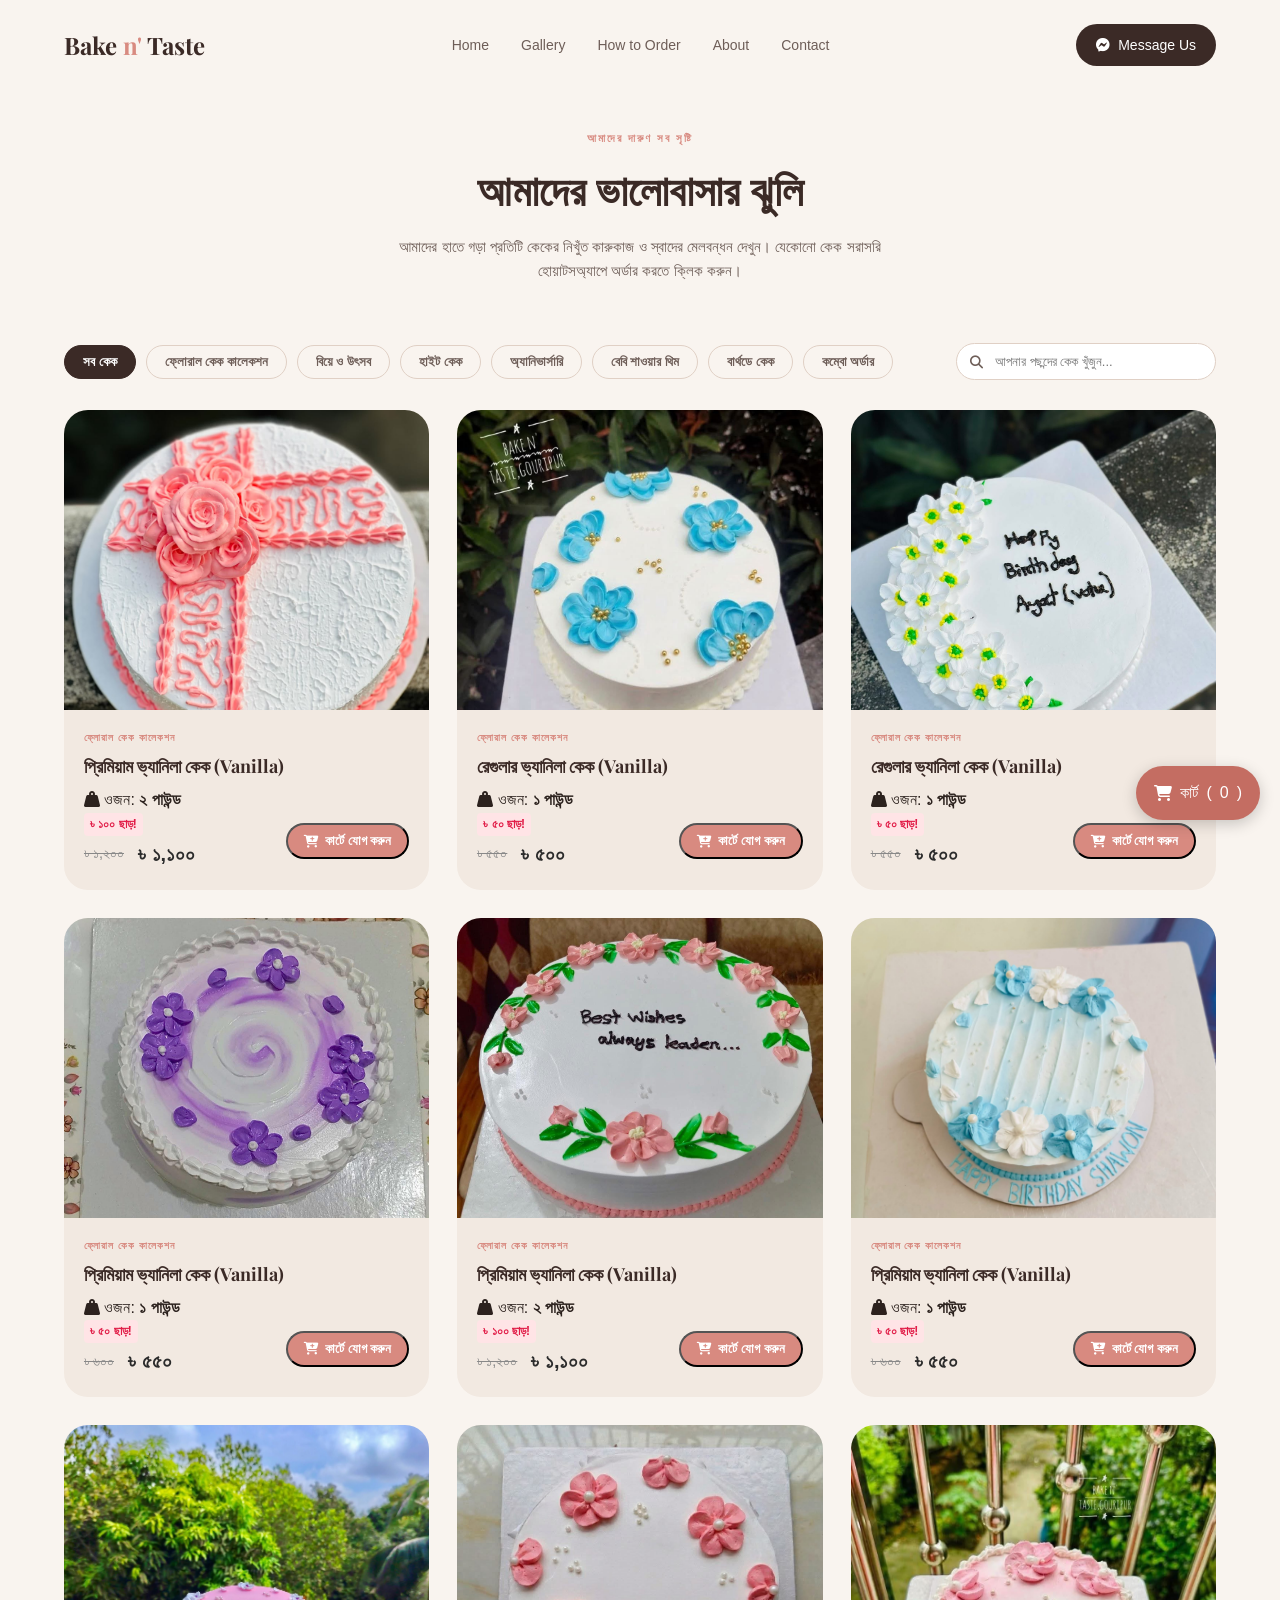
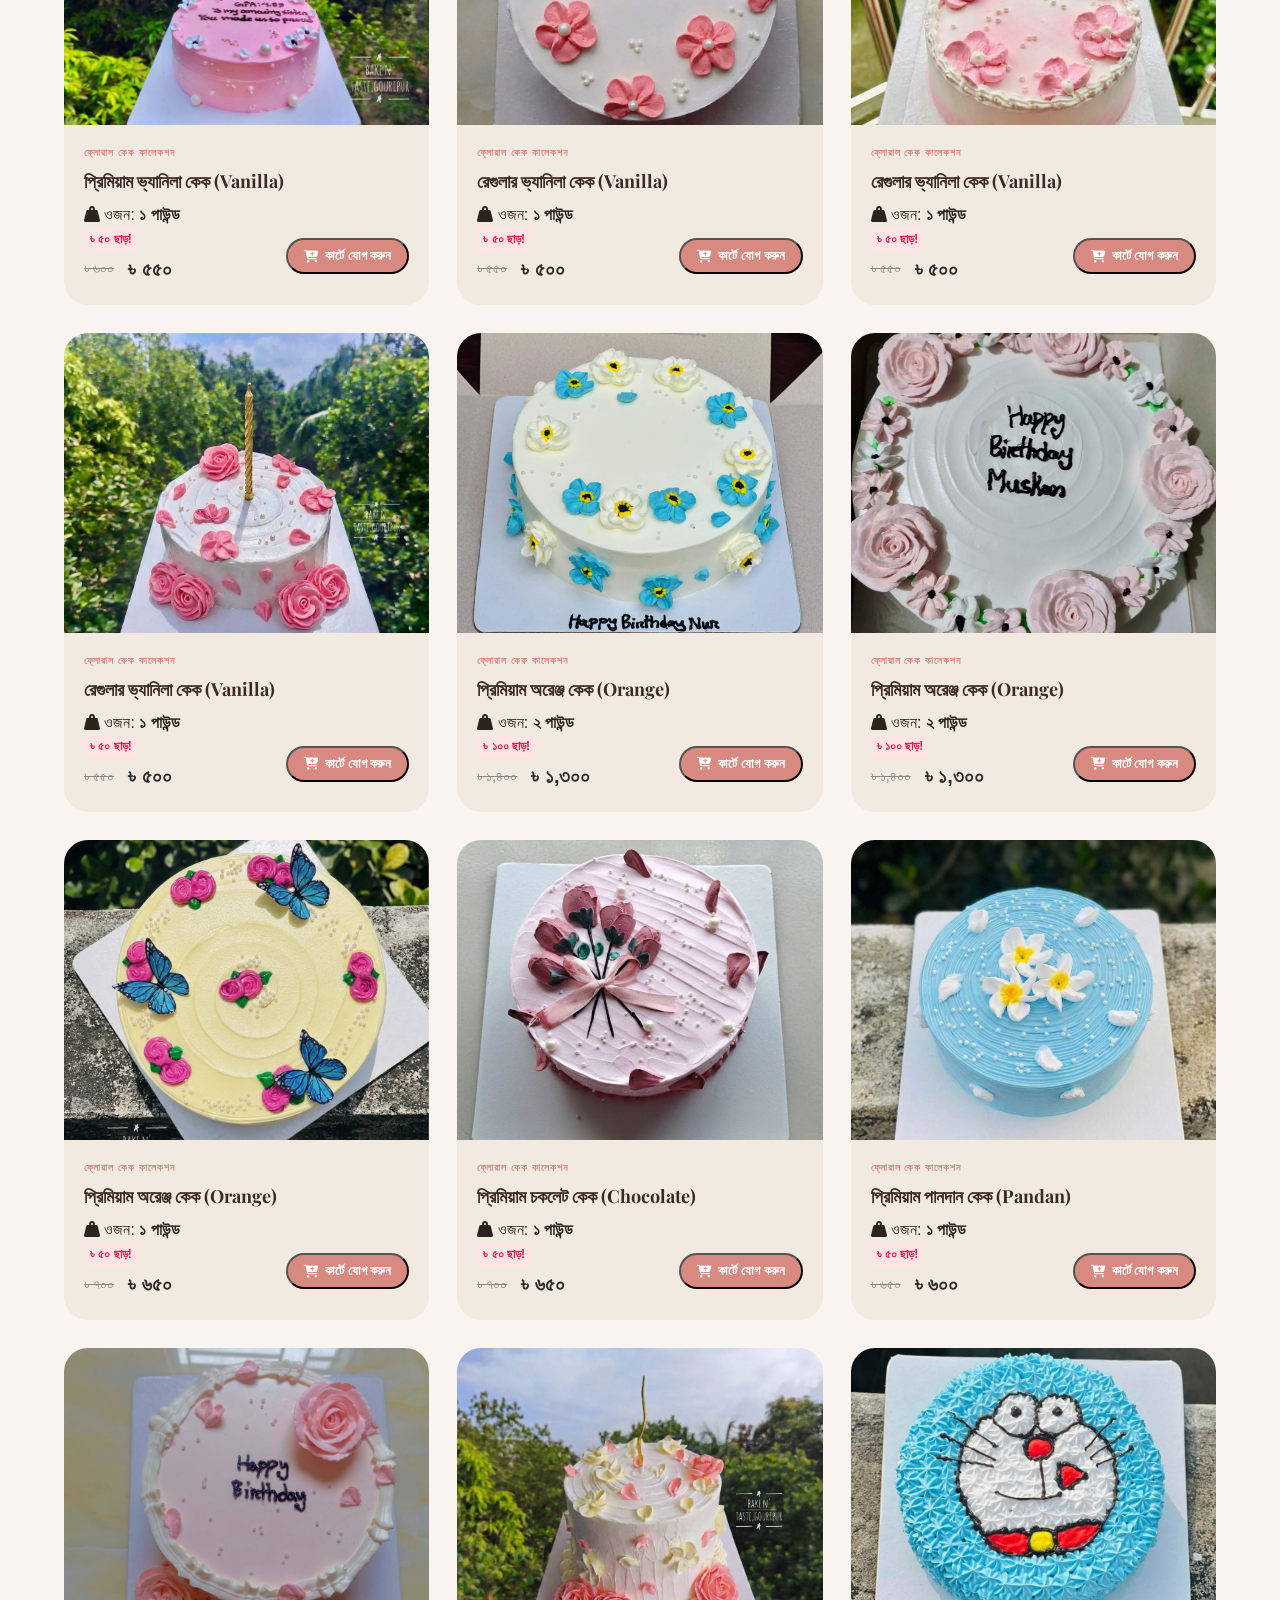
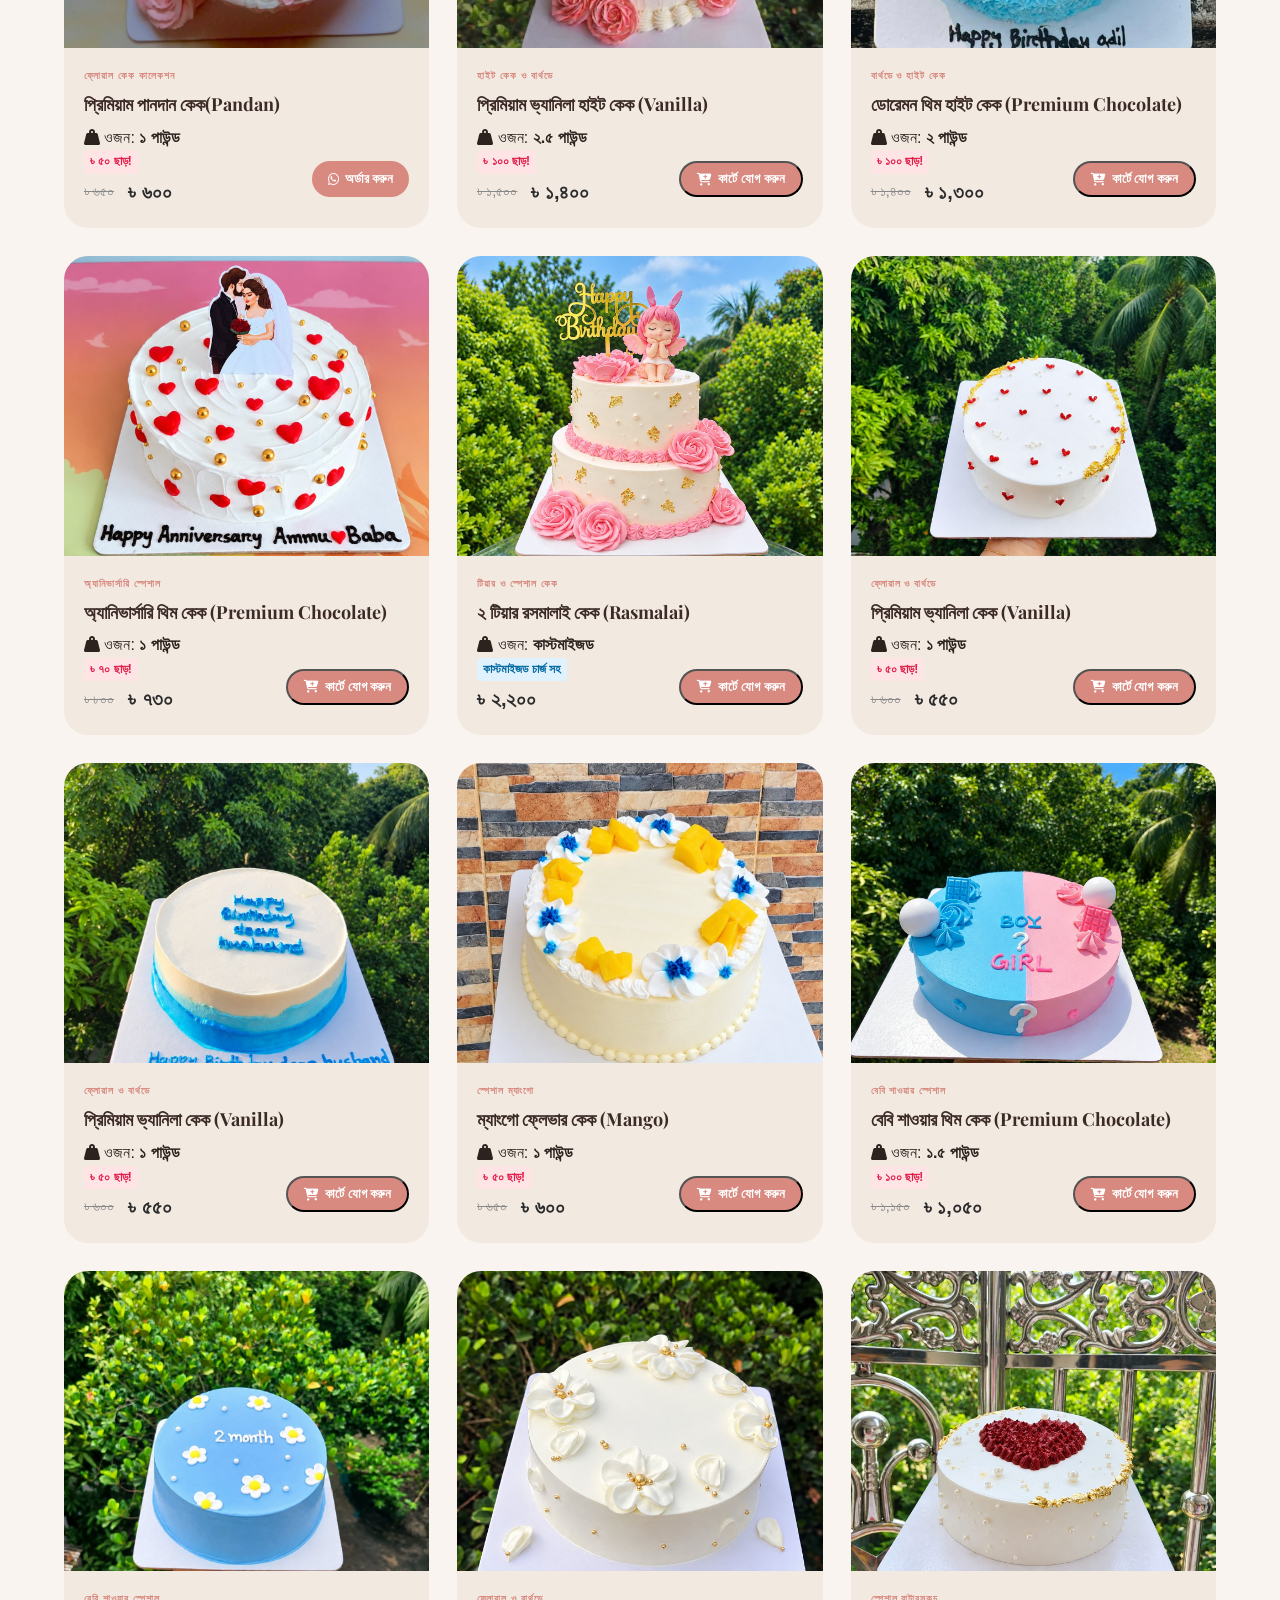
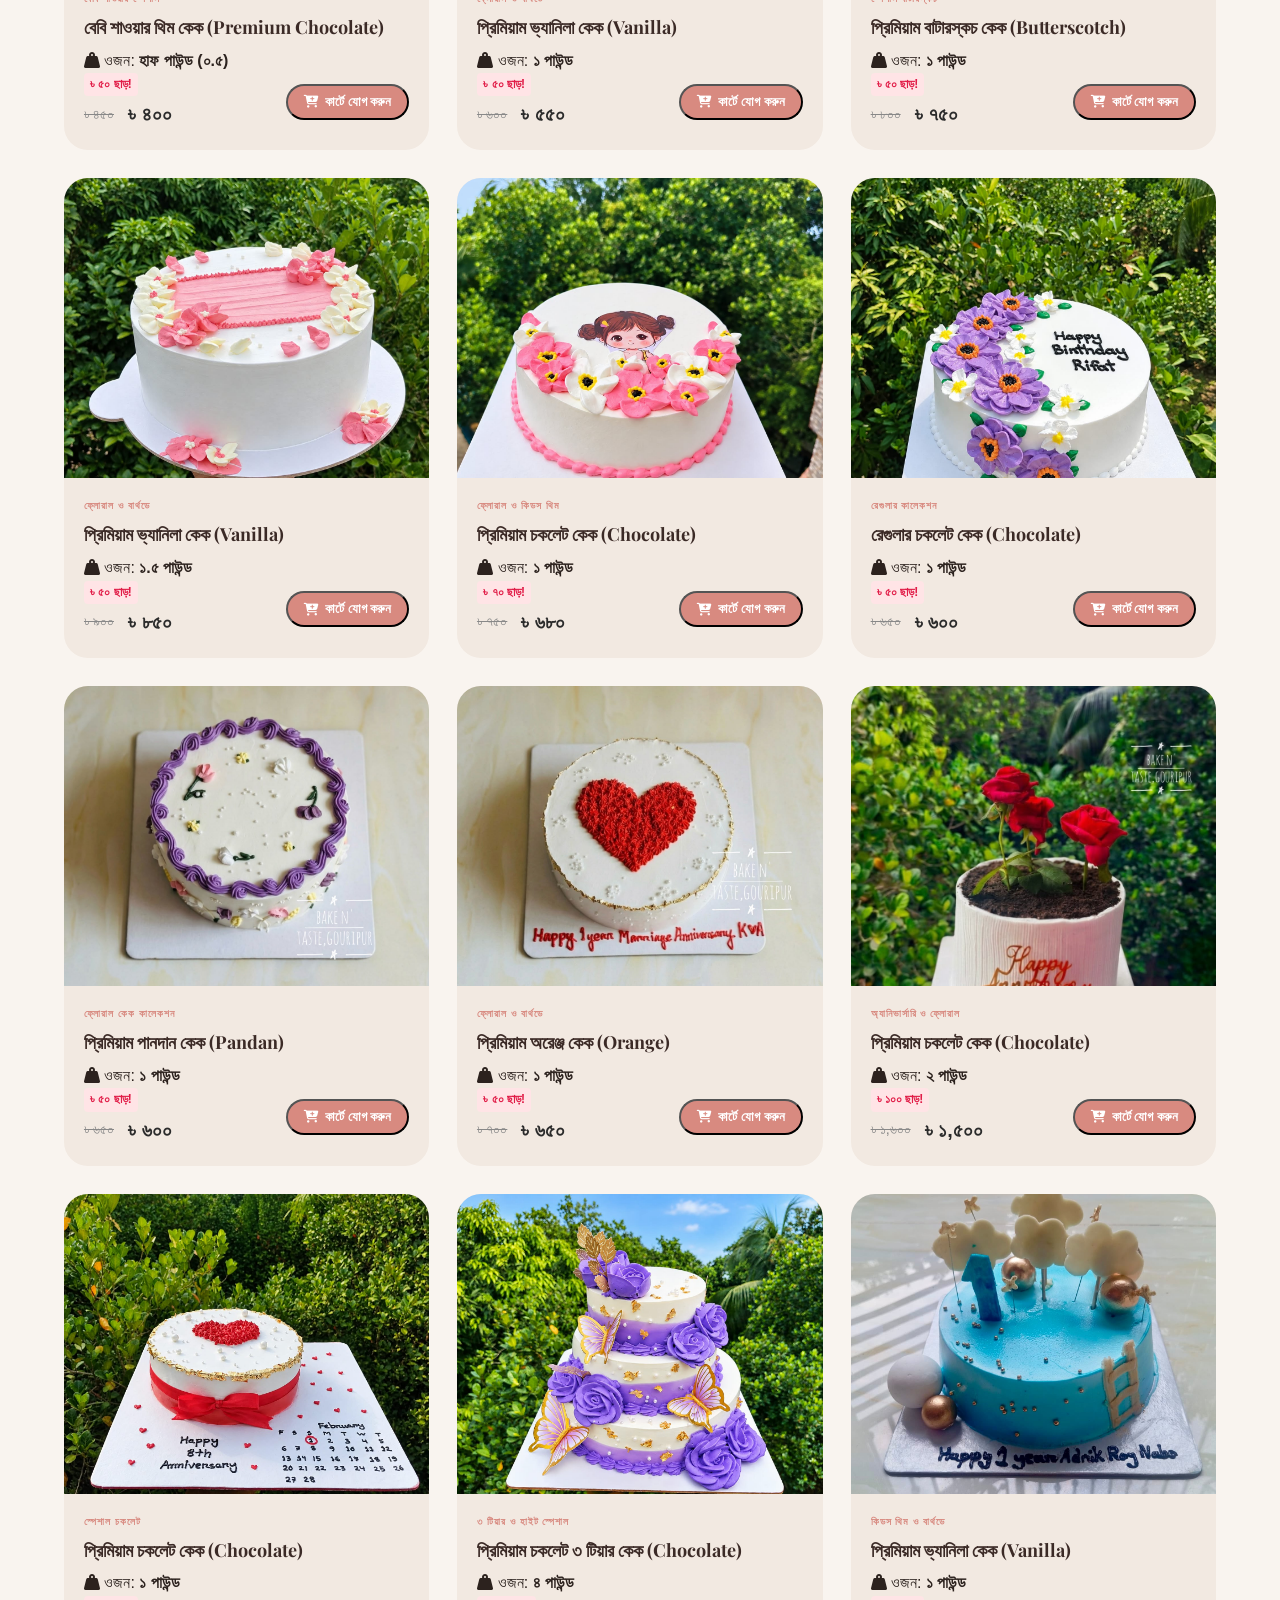
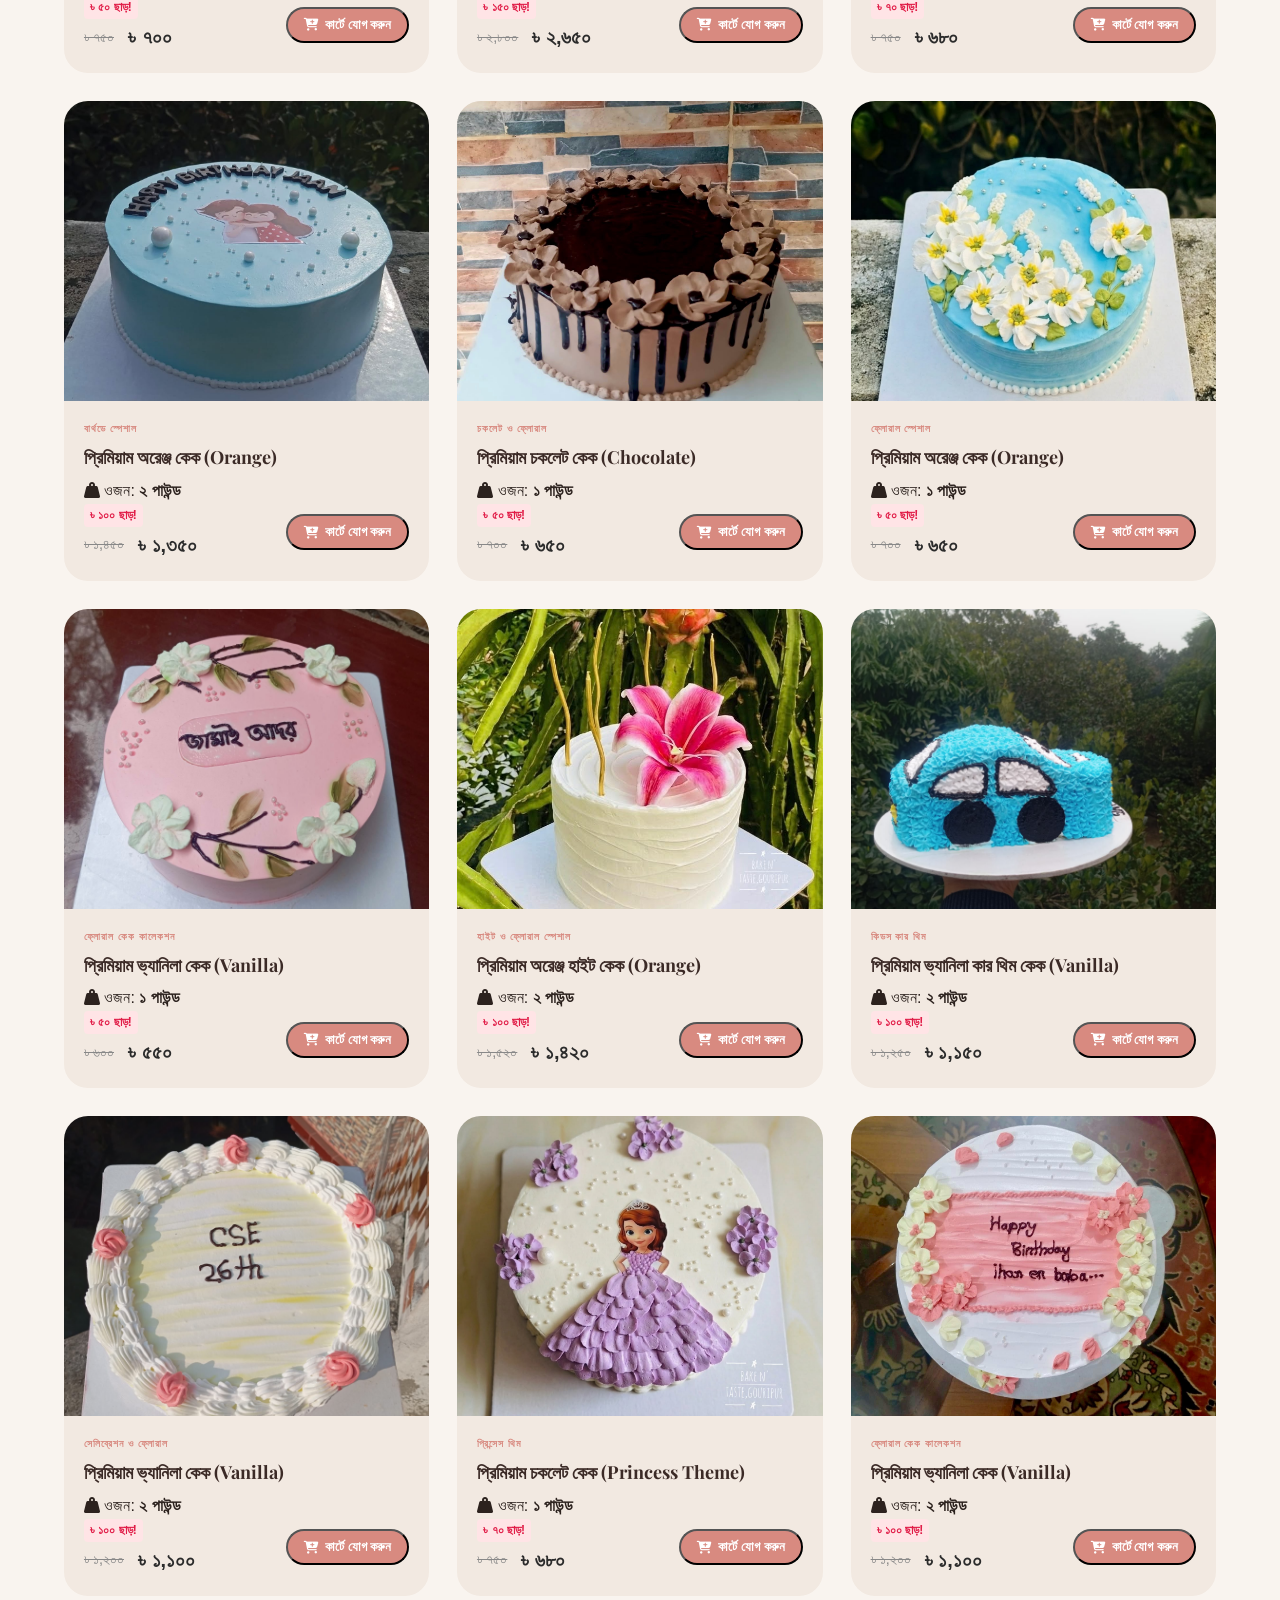
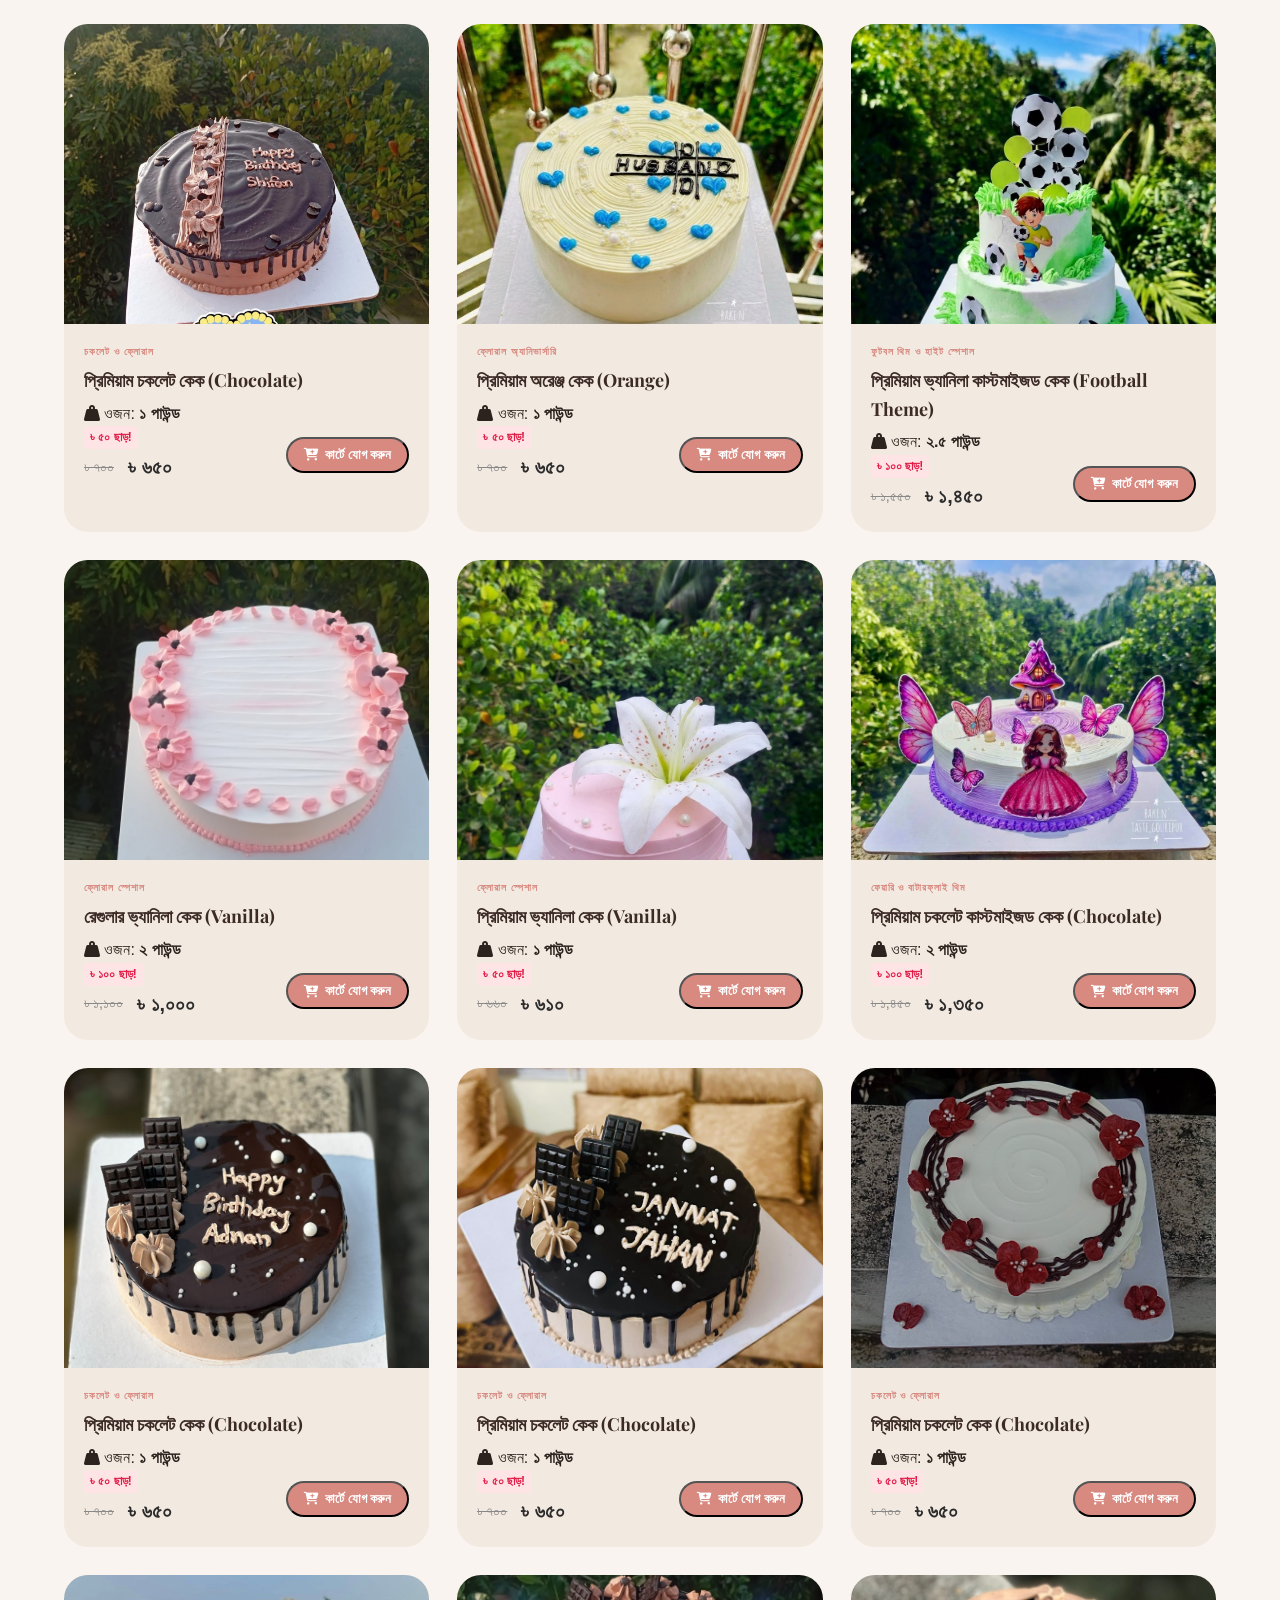
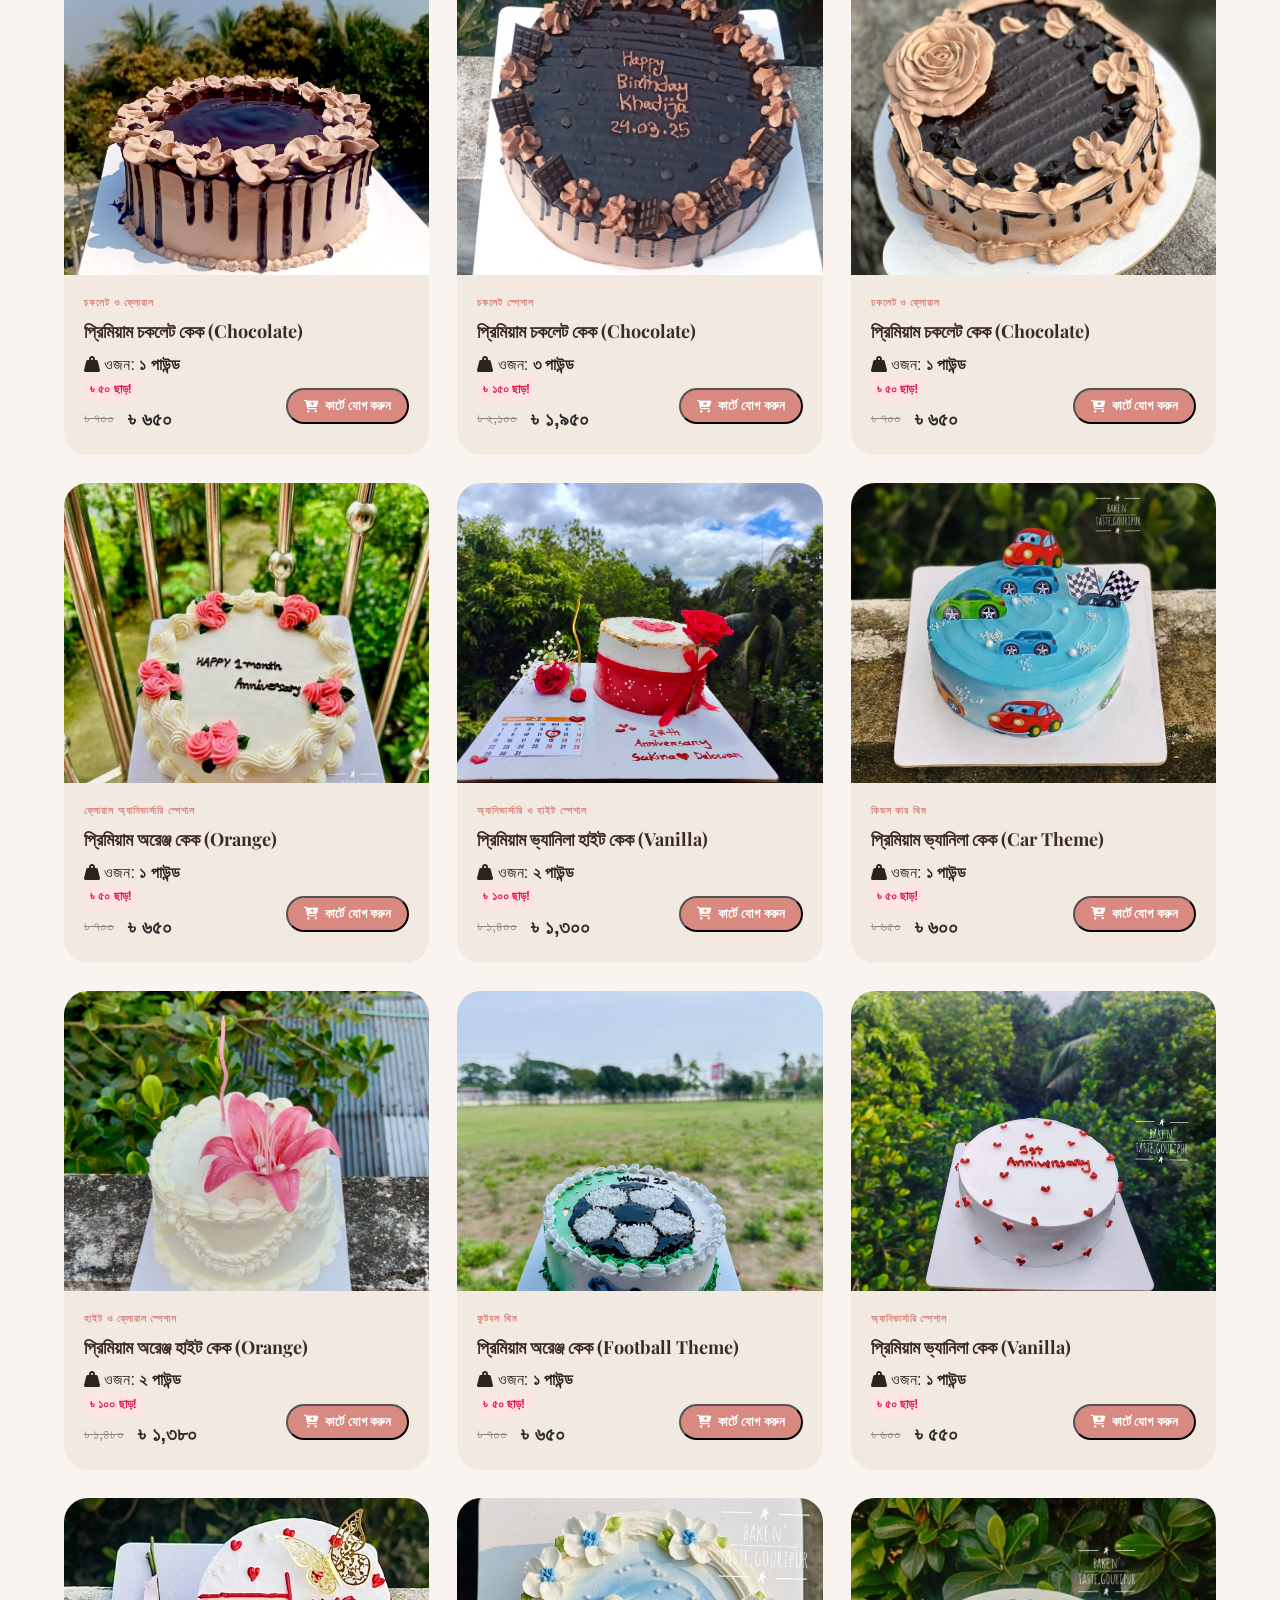
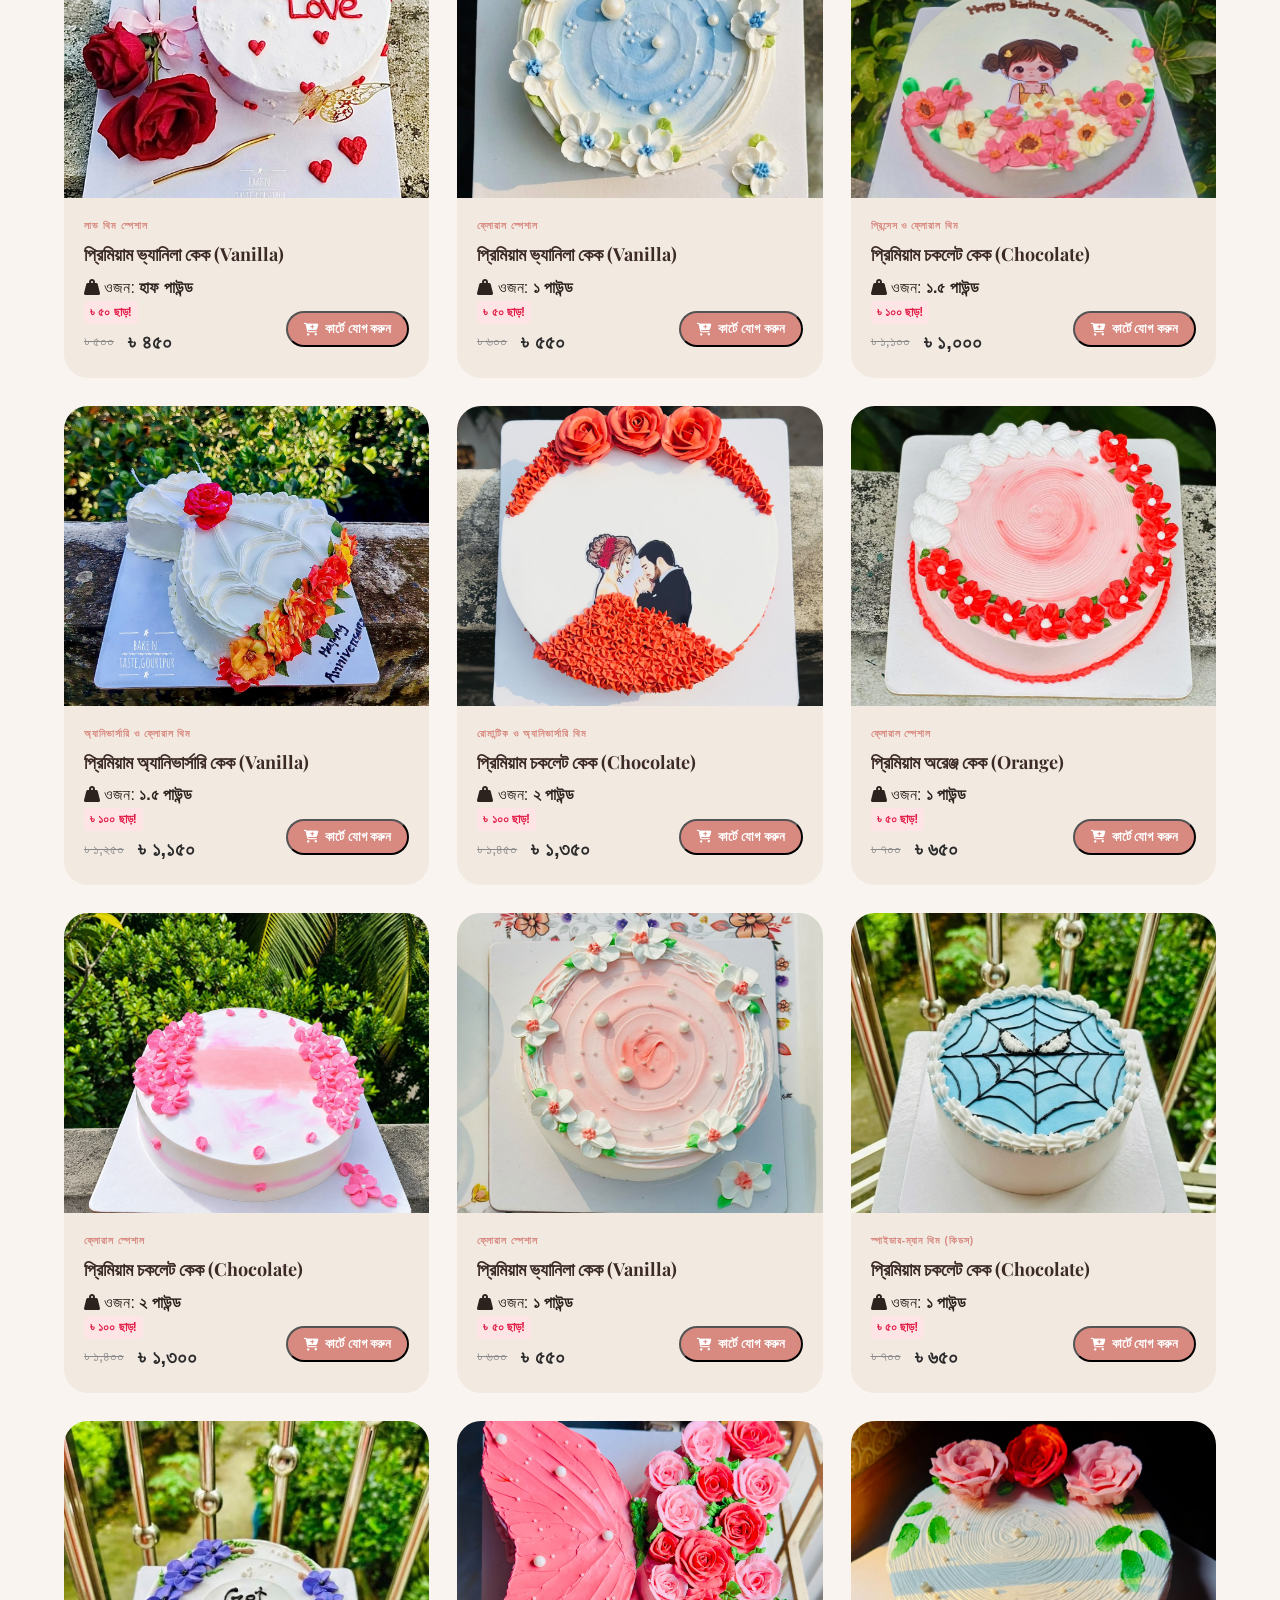
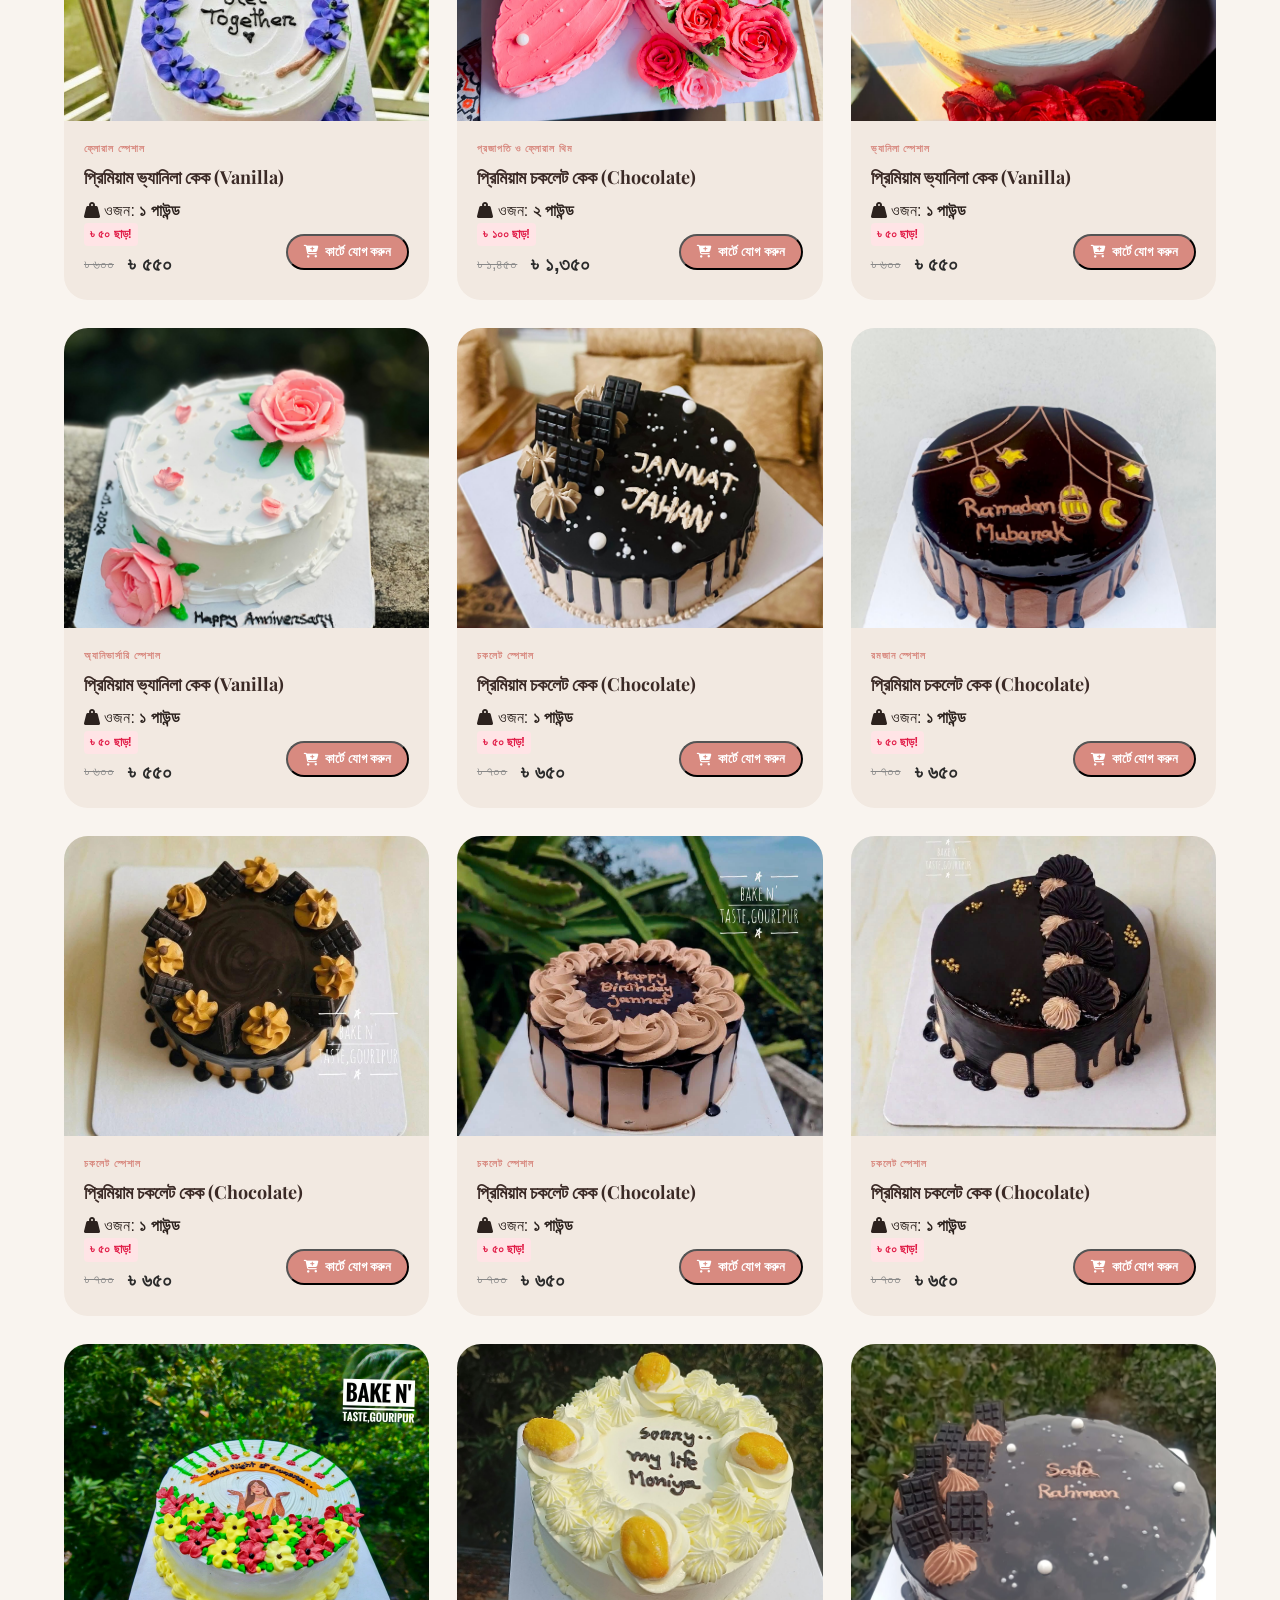
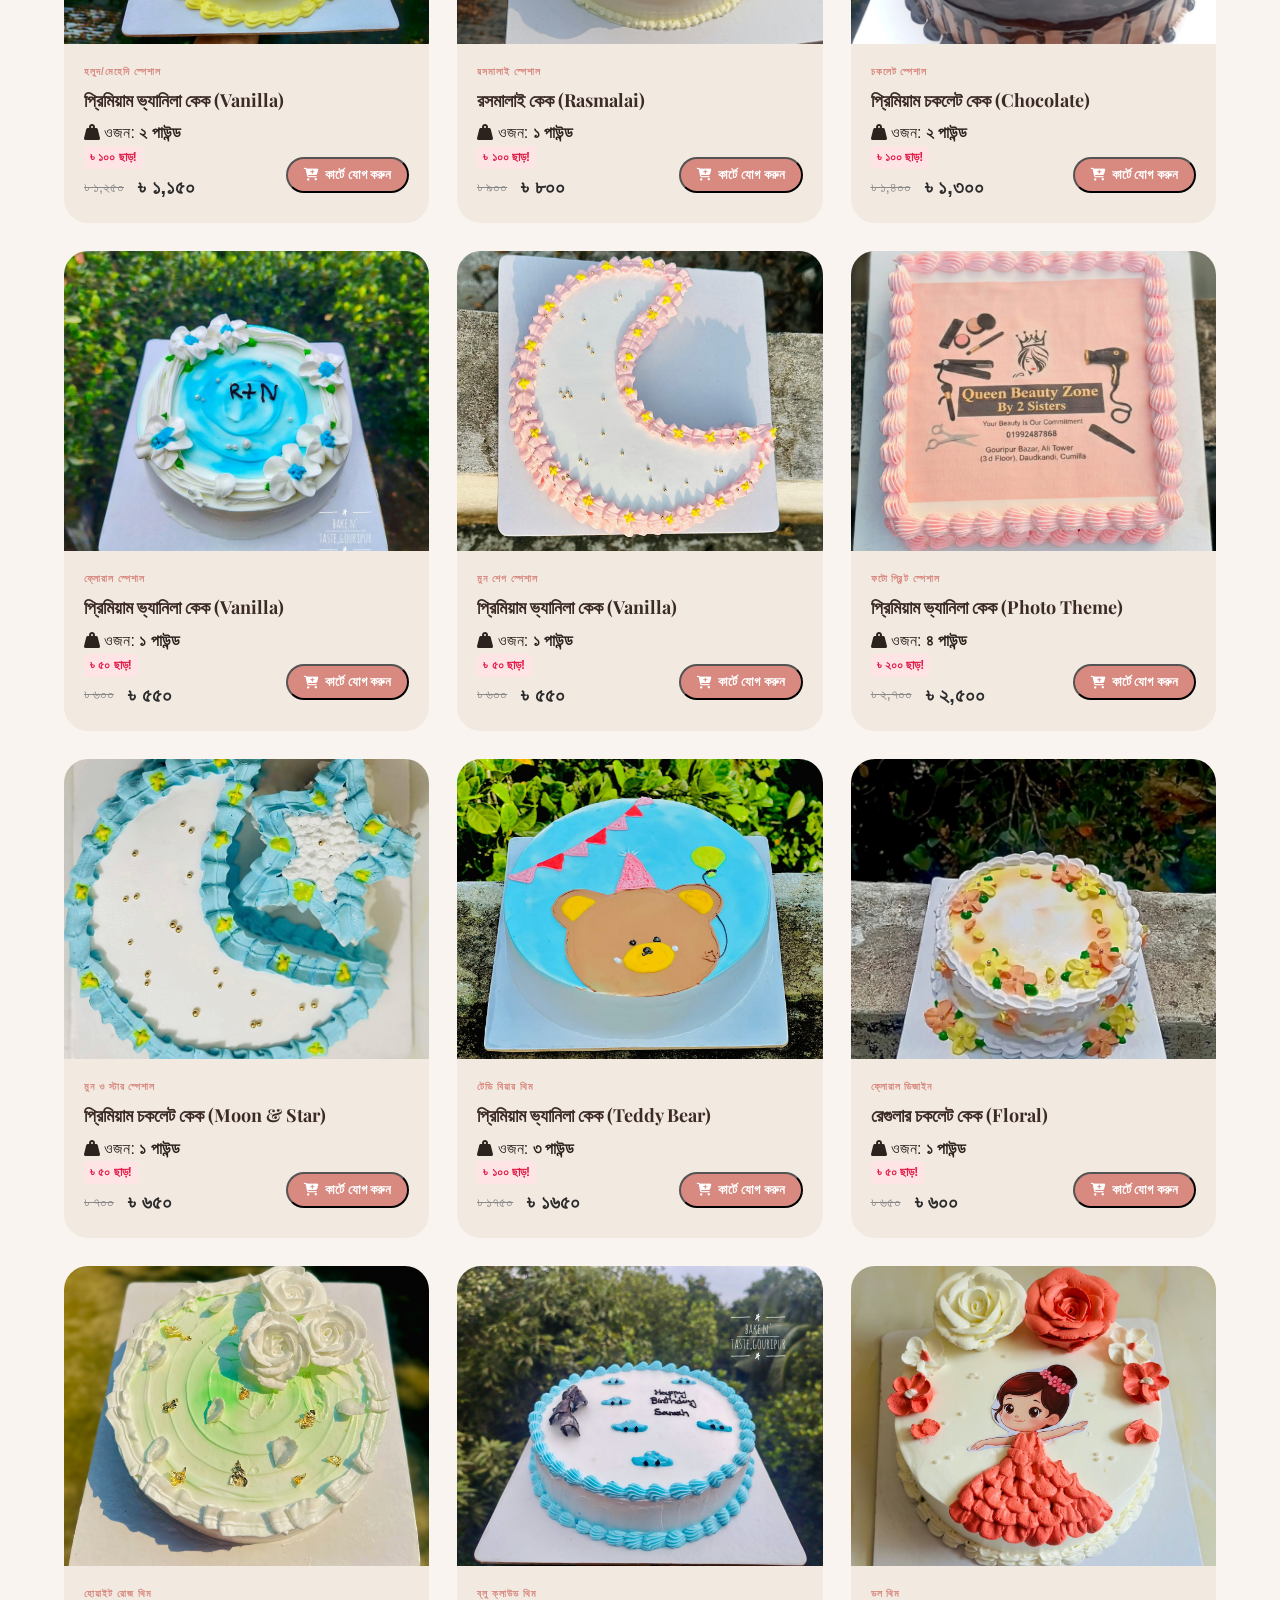
==== gallery.html @ ac9e5878 "intial commit" ====
<!DOCTYPE html>
<html lang="bn">

<head>
    <meta charset="UTF-8">
    <meta name="viewport" content="width=device-width, initial-scale=1.0">
    <title>কেক গ্যালারি | বেক অ্যান্ড টেস্ট</title>

    <!-- Google Fonts -->
    <link rel="preconnect" href="https://fonts.googleapis.com">
    <link rel="preconnect" href="https://fonts.gstatic.com" crossorigin>
    <link
        href="https://fonts.googleapis.com/css2?family=Playfair+Display:ital,wght@0,500;0,600;0,700;1,400&family=Plus+Jakarta+Sans:wght@400;500;600;700&family=Tiro+Bangla&display=swap"
        rel="stylesheet">
    <link rel="stylesheet" href="gallery_style.css">
    <!-- FontAwesome Icons -->
    <link rel="stylesheet" href="https://cdnjs.cloudflare.com/ajax/libs/font-awesome/6.4.0/css/all.min.css">

</head>

<body>

    <!-- Header Navigation -->
    <header>
        <div class="container nav-container">
            <a href="index.html" class="logo">Bake <span>n'</span> Taste</a>

            <!-- Mobile Hamburger Toggle Button -->
            <button class="menu-toggle" id="mobileMenuBtn" aria-label="Toggle Navigation">
                <i class="fa-solid fa-bars"></i>
            </button>

            <ul class="nav-links" id="navLinks">
                <li><a href="index.html">Home</a></li>
                <li><a href="gallery.html">Gallery</a></li>
                <li><a href="Order_guide.html">How to Order</a></li>
                <li><a href="About_us.html">About</a></li>
                <li><a href="Contact.html">Contact</a></li>
            </ul>

            <a href="https://www.facebook.com/share/1DtUwRw7c8/" target="_blank" class="btn-header btn-messenger">
                <i class="fa-brands fa-facebook-messenger"></i> Message Us
            </a>
        </div>
    </header>
    <!-- Page Title -->
    <section class="container page-header">
        <span class="section-tag">আমাদের দারুণ সব সৃষ্টি</span>
        <h1>আমাদের ভালোবাসার ঝুলি</h1>
        <p>আমাদের হাতে গড়া প্রতিটি কেকের নিখুঁত কারুকাজ ও স্বাদের মেলবন্ধন দেখুন। যেকোনো কেক সরাসরি হোয়াটসঅ্যাপে অর্ডার
            করতে ক্লিক করুন।</p>
    </section>

    <!-- Controls -->
    <section class="container">
        <div class="gallery-controls">
            <!-- Filter Categories -->
            <div class="filter-buttons">
                <button class="filter-btn active" onclick="filterCategory('all', this)">সব কেক</button>
                <button class="filter-btn" onclick="filterCategory('floral', this)">ফ্লোরাল কেক কালেকশন</button>
                <button class="filter-btn" onclick="filterCategory('tiered', this)">বিয়ে ও উৎসব</button>
                <button class="filter-btn" onclick="filterCategory('height', this)">হাইট কেক</button>
                <button class="filter-btn" onclick="filterCategory('anniversary', this)">অ্যানিভার্সারি</button>
                <button class="filter-btn" onclick="filterCategory('babyshower', this)">বেবি শাওয়ার থিম</button>
                <button class="filter-btn" onclick="filterCategory('birthday', this)">বার্থডে কেক</button>
                <button class="filter-btn" onclick="filterCategory('combo', this)">কম্বো অর্ডার</button>
            </div>

            <!-- Search Field -->
            <div class="search-box">
                <i class="fa-solid fa-magnifying-glass"></i>
                <input type="text" id="searchInput" onkeyup="searchGallery()" placeholder="আপনার পছন্দের কেক খুঁজুন...">
            </div>
        </div>

        <!-- Full Gallery Items Grid -->
        <div class="gallery-grid" id="galleryGrid">
<!-- =========================================================
     ITEM 1
========================================================= -->
<div class="gallery-card" data-category="floral">

  <div class="card-img-wrapper">
   <img class="gallery-img" src="picture/prm_van_2.jpeg" alt="বেগুনি প্রজাপতি">
</div>

    <div class="gallery-content">

        <span class="gallery-badge">ফ্লোরাল কেক কালেকশন</span>

        <h3 class="gallery-title">
            প্রিমিয়াম ভ্যানিলা কেক (Vanilla)
        </h3>

        <div class="weight-badge">
            <i class="fa-solid fa-weight-hanging"></i>
            ওজন: <strong>২ পাউন্ড</strong>
        </div>

        <div class="gallery-footer">

            <div class="price-container">
                <span class="save-tag">৳ ১০০ ছাড়!</span>

                <div class="price-wrapper">
                    <del class="old-price">৳ ১,২০০</del>
                    <span class="price-highlight">৳ ১,১০০</span>
                </div>
            </div>

            <button type="button" class="btn-accent" onclick="addToCart(
                'প্রিমিয়াম ভ্যানিলা কেক - ২ পাউন্ড',
                1100,
                'picture/prm_van_2.jpeg'
            )">
                <i class="fa-solid fa-cart-plus"></i>
                কার্টে যোগ করুন
            </button>

        </div>
    </div>
</div>


            <!-- =========================================================
     ITEM 2
========================================================= -->
            <div class="gallery-card" data-category="floral">

                <div class="card-img-wrapper">
                    <img src="picture/Reg_van_1_2.jpeg" alt="রেগুলার ভ্যানিলা কেক">
                </div>

                <div class="gallery-content">

                    <span class="gallery-badge">ফ্লোরাল কেক কালেকশন</span>

                    <h3 class="gallery-title">
                        রেগুলার ভ্যানিলা কেক (Vanilla)
                    </h3>

                    <div class="weight-badge">
                        <i class="fa-solid fa-weight-hanging"></i>
                        ওজন: <strong>১ পাউন্ড</strong>
                    </div>

                    <div class="gallery-footer">

                        <div class="price-container">
                            <span class="save-tag">৳ ৫০ ছাড়!</span>

                            <div class="price-wrapper">
                                <del class="old-price">৳ ৫৫০</del>
                                <span class="price-highlight">৳ ৫০০</span>
                            </div>
                        </div>

                        <button type="button" class="btn-accent" onclick="addToCart(
                    'রেগুলার ভ্যানিলা কেক - ১ পাউন্ড',
                    500,
                    'picture/Reg_van_1_2.jpeg'
                )">
                            <i class="fa-solid fa-cart-plus"></i>
                            কার্টে যোগ করুন
                        </button>

                    </div>
                </div>
            </div>


            <!-- =========================================================
     ITEM 3
========================================================= -->
            <div class="gallery-card" data-category="floral birthday">

                <div class="card-img-wrapper">
                    <img src="picture/Reg_van_1_3.jpeg" alt="রেগুলার ভ্যানিলা কেক">
                </div>

                <div class="gallery-content">

                    <span class="gallery-badge">ফ্লোরাল কেক কালেকশন</span>

                    <h3 class="gallery-title">
                        রেগুলার ভ্যানিলা কেক (Vanilla)
                    </h3>

                    <div class="weight-badge">
                        <i class="fa-solid fa-weight-hanging"></i>
                        ওজন: <strong>১ পাউন্ড</strong>
                    </div>

                    <div class="gallery-footer">

                        <div class="price-container">
                            <span class="save-tag">৳ ৫০ ছাড়!</span>

                            <div class="price-wrapper">
                                <del class="old-price">৳ ৫৫০</del>
                                <span class="price-highlight">৳ ৫০০</span>
                            </div>
                        </div>

                        <button type="button" class="btn-accent" onclick="addToCart(
                    'রেগুলার ভ্যানিলা কেক - ১ পাউন্ড',
                    500,
                    'picture/Reg_van_1_3.jpeg'
                )">
                            <i class="fa-solid fa-cart-plus"></i>
                            কার্টে যোগ করুন
                        </button>

                    </div>
                </div>
            </div>


            <!-- =========================================================
     ITEM 4
========================================================= -->
            <div class="gallery-card" data-category="floral">

                <div class="card-img-wrapper">
                    <img src="picture/prm_van_1.jpeg" alt="প্রিমিয়াম ভ্যানিলা কেক">
                </div>

                <div class="gallery-content">

                    <span class="gallery-badge">ফ্লোরাল কেক কালেকশন</span>

                    <h3 class="gallery-title">
                        প্রিমিয়াম ভ্যানিলা কেক (Vanilla)
                    </h3>

                    <div class="weight-badge">
                        <i class="fa-solid fa-weight-hanging"></i>
                        ওজন: <strong>১ পাউন্ড</strong>
                    </div>

                    <div class="gallery-footer">

                        <div class="price-container">
                            <span class="save-tag">৳ ৫০ ছাড়!</span>

                            <div class="price-wrapper">
                                <del class="old-price">৳ ৬০০</del>
                                <span class="price-highlight">৳ ৫৫০</span>
                            </div>
                        </div>

                        <button type="button" class="btn-accent" onclick="addToCart(
                    'প্রিমিয়াম ভ্যানিলা কেক - ১ পাউন্ড',
                    550,
                    'picture/prm_van_1.jpeg'
                )">
                            <i class="fa-solid fa-cart-plus"></i>
                            কার্টে যোগ করুন
                        </button>

                    </div>
                </div>
            </div>


            <!-- =========================================================
     ITEM 5
========================================================= -->
            <div class="gallery-card" data-category="floral">

                <div class="card-img-wrapper">
                    <img src="picture/prm_van_2_2.jpeg" alt="প্রিমিয়াম ভ্যানিলা কেক">
                </div>

                <div class="gallery-content">

                    <span class="gallery-badge">ফ্লোরাল কেক কালেকশন</span>

                    <h3 class="gallery-title">
                        প্রিমিয়াম ভ্যানিলা কেক (Vanilla)
                    </h3>

                    <div class="weight-badge">
                        <i class="fa-solid fa-weight-hanging"></i>
                        ওজন: <strong>২ পাউন্ড</strong>
                    </div>

                    <div class="gallery-footer">

                        <div class="price-container">
                            <span class="save-tag">৳ ১০০ ছাড়!</span>

                            <div class="price-wrapper">
                                <del class="old-price">৳ ১,২০০</del>
                                <span class="price-highlight">৳ ১,১০০</span>
                            </div>
                        </div>

                        <button type="button" class="btn-accent" onclick="addToCart(
                    'প্রিমিয়াম ভ্যানিলা কেক - ২ পাউন্ড',
                    1100,
                    'picture/prm_van_2_2.jpeg'
                )">
                            <i class="fa-solid fa-cart-plus"></i>
                            কার্টে যোগ করুন
                        </button>

                    </div>
                </div>
            </div>


            <!-- =========================================================
     ITEM 6
========================================================= -->
            <div class="gallery-card" data-category="floral">

                <div class="card-img-wrapper">
                    <img src="picture/prm_van_1_2.jpeg" alt="প্রিমিয়াম ভ্যানিলা কেক">
                </div>

                <div class="gallery-content">

                    <span class="gallery-badge">ফ্লোরাল কেক কালেকশন</span>

                    <h3 class="gallery-title">
                        প্রিমিয়াম ভ্যানিলা কেক (Vanilla)
                    </h3>

                    <div class="weight-badge">
                        <i class="fa-solid fa-weight-hanging"></i>
                        ওজন: <strong>১ পাউন্ড</strong>
                    </div>

                    <div class="gallery-footer">

                        <div class="price-container">
                            <span class="save-tag">৳ ৫০ ছাড়!</span>

                            <div class="price-wrapper">
                                <del class="old-price">৳ ৬০০</del>
                                <span class="price-highlight">৳ ৫৫০</span>
                            </div>
                        </div>

                        <button type="button" class="btn-accent" onclick="addToCart(
                    'প্রিমিয়াম ভ্যানিলা কেক - ১ পাউন্ড',
                    550,
                    'picture/prm_van_1_2.jpeg'
                )">
                            <i class="fa-solid fa-cart-plus"></i>
                            কার্টে যোগ করুন
                        </button>

                    </div>
                </div>
            </div>


            <!-- =========================================================
     ITEM 7
========================================================= -->
            <div class="gallery-card" data-category="floral">

                <div class="card-img-wrapper">
                    <img src="picture/prm_van_1_3.jpeg" alt="প্রিমিয়াম ভ্যানিলা কেক">
                </div>

                <div class="gallery-content">

                    <span class="gallery-badge">ফ্লোরাল কেক কালেকশন</span>

                    <h3 class="gallery-title">
                        প্রিমিয়াম ভ্যানিলা কেক (Vanilla)
                    </h3>

                    <div class="weight-badge">
                        <i class="fa-solid fa-weight-hanging"></i>
                        ওজন: <strong>১ পাউন্ড</strong>
                    </div>

                    <div class="gallery-footer">

                        <div class="price-container">
                            <span class="save-tag">৳ ৫০ ছাড়!</span>

                            <div class="price-wrapper">
                                <del class="old-price">৳ ৬০০</del>
                                <span class="price-highlight">৳ ৫৫০</span>
                            </div>
                        </div>

                        <button type="button" class="btn-accent" onclick="addToCart(
                    'প্রিমিয়াম ভ্যানিলা কেক - ১ পাউন্ড',
                    550,
                    'picture/prm_van_1_3.jpeg'
                )">
                            <i class="fa-solid fa-cart-plus"></i>
                            কার্টে যোগ করুন
                        </button>

                    </div>
                </div>
            </div>


            <!-- =========================================================
     ITEM 8
========================================================= -->
            <div class="gallery-card" data-category="floral">

                <div class="card-img-wrapper">
                    <img src="picture/Reg_van_1.jpeg" alt="রেগুলার ভ্যানিলা কেক">
                </div>

                <div class="gallery-content">

                    <span class="gallery-badge">ফ্লোরাল কেক কালেকশন</span>

                    <h3 class="gallery-title">
                        রেগুলার ভ্যানিলা কেক (Vanilla)
                    </h3>

                    <div class="weight-badge">
                        <i class="fa-solid fa-weight-hanging"></i>
                        ওজন: <strong>১ পাউন্ড</strong>
                    </div>

                    <div class="gallery-footer">

                        <div class="price-container">
                            <span class="save-tag">৳ ৫০ ছাড়!</span>

                            <div class="price-wrapper">
                                <del class="old-price">৳ ৫৫০</del>
                                <span class="price-highlight">৳ ৫০০</span>
                            </div>
                        </div>

                        <button type="button" class="btn-accent" onclick="addToCart(
                    'রেগুলার ভ্যানিলা কেক - ১ পাউন্ড',
                    500,
                    'picture/Reg_van_1.jpeg'
                )">
                            <i class="fa-solid fa-cart-plus"></i>
                            কার্টে যোগ করুন
                        </button>

                    </div>
                </div>
            </div>


            <!-- =========================================================
     ITEM 9
========================================================= -->
            <div class="gallery-card" data-category="floral">

                <div class="card-img-wrapper">
                    <img src="picture/Reg_van_1_5.jpeg" alt="রেগুলার ভ্যানিলা কেক">
                </div>

                <div class="gallery-content">

                    <span class="gallery-badge">ফ্লোরাল কেক কালেকশন</span>

                    <h3 class="gallery-title">
                        রেগুলার ভ্যানিলা কেক (Vanilla)
                    </h3>

                    <div class="weight-badge">
                        <i class="fa-solid fa-weight-hanging"></i>
                        ওজন: <strong>১ পাউন্ড</strong>
                    </div>

                    <div class="gallery-footer">

                        <div class="price-container">
                            <span class="save-tag">৳ ৫০ ছাড়!</span>

                            <div class="price-wrapper">
                                <del class="old-price">৳ ৫৫০</del>
                                <span class="price-highlight">৳ ৫০০</span>
                            </div>
                        </div>

                        <button type="button" class="btn-accent" onclick="addToCart(
                    'রেগুলার ভ্যানিলা কেক - ১ পাউন্ড',
                    500,
                    'picture/Reg_van_1_5.jpeg'
                )">
                            <i class="fa-solid fa-cart-plus"></i>
                            কার্টে যোগ করুন
                        </button>

                    </div>
                </div>
            </div>


            <!-- =========================================================
     ITEM 10
========================================================= -->
            <div class="gallery-card" data-category="floral">

                <div class="card-img-wrapper">
                    <img src="picture/Reg_van_1_6.jpeg" alt="রেগুলার ভ্যানিলা কেক">
                </div>

                <div class="gallery-content">

                    <span class="gallery-badge">ফ্লোরাল কেক কালেকশন</span>

                    <h3 class="gallery-title">
                        রেগুলার ভ্যানিলা কেক (Vanilla)
                    </h3>

                    <div class="weight-badge">
                        <i class="fa-solid fa-weight-hanging"></i>
                        ওজন: <strong>১ পাউন্ড</strong>
                    </div>

                    <div class="gallery-footer">

                        <div class="price-container">
                            <span class="save-tag">৳ ৫০ ছাড়!</span>

                            <div class="price-wrapper">
                                <del class="old-price">৳ ৫৫০</del>
                                <span class="price-highlight">৳ ৫০০</span>
                            </div>
                        </div>

                        <button type="button" class="btn-accent" onclick="addToCart(
                    'রেগুলার ভ্যানিলা কেক - ১ পাউন্ড',
                    500,
                    'picture/Reg_van_1_6.jpeg'
                )">
                            <i class="fa-solid fa-cart-plus"></i>
                            কার্টে যোগ করুন
                        </button>

                    </div>
                </div>
            </div>


            <!-- =========================================================
     ITEM 11
========================================================= -->
            <div class="gallery-card" data-category="floral birthday">

                <div class="card-img-wrapper">
                    <img src="picture/prm_orng_2.jpeg" alt="প্রিমিয়াম অরেঞ্জ কেক">
                </div>

                <div class="gallery-content">

                    <span class="gallery-badge">ফ্লোরাল কেক কালেকশন</span>

                    <h3 class="gallery-title">
                        প্রিমিয়াম অরেঞ্জ কেক (Orange)
                    </h3>

                    <div class="weight-badge">
                        <i class="fa-solid fa-weight-hanging"></i>
                        ওজন: <strong>২ পাউন্ড</strong>
                    </div>

                    <div class="gallery-footer">

                        <div class="price-container">
                            <span class="save-tag">৳ ১০০ ছাড়!</span>

                            <div class="price-wrapper">
                                <del class="old-price">৳ ১,৪০০</del>
                                <span class="price-highlight">৳ ১,৩০০</span>
                            </div>
                        </div>

                        <button type="button" class="btn-accent" onclick="addToCart(
                    'প্রিমিয়াম অরেঞ্জ কেক - ২ পাউন্ড',
                    1300,
                    'picture/prm_orng_2.jpeg'
                )">
                            <i class="fa-solid fa-cart-plus"></i>
                            কার্টে যোগ করুন
                        </button>

                    </div>
                </div>
            </div>


            <!-- =========================================================
     ITEM 12
========================================================= -->
            <div class="gallery-card" data-category="floral birthday">

                <div class="card-img-wrapper">
                    <img src="picture/prm_orng_2_2.jpeg" alt="প্রিমিয়াম অরেঞ্জ কেক">
                </div>

                <div class="gallery-content">

                    <span class="gallery-badge">ফ্লোরাল কেক কালেকশন</span>

                    <h3 class="gallery-title">
                        প্রিমিয়াম অরেঞ্জ কেক (Orange)
                    </h3>

                    <div class="weight-badge">
                        <i class="fa-solid fa-weight-hanging"></i>
                        ওজন: <strong>২ পাউন্ড</strong>
                    </div>

                    <div class="gallery-footer">

                        <div class="price-container">
                            <span class="save-tag">৳ ১০০ ছাড়!</span>

                            <div class="price-wrapper">
                                <del class="old-price">৳ ১,৪০০</del>
                                <span class="price-highlight">৳ ১,৩০০</span>
                            </div>
                        </div>

                        <button type="button" class="btn-accent" onclick="addToCart(
                    'প্রিমিয়াম অরেঞ্জ কেক - ২ পাউন্ড',
                    1300,
                    'picture/prm_orng_2_2.jpeg'
                )">
                            <i class="fa-solid fa-cart-plus"></i>
                            কার্টে যোগ করুন
                        </button>

                    </div>
                </div>
            </div>


            <!-- =========================================================
     ITEM 13
========================================================= -->
            <div class="gallery-card" data-category="floral">

                <div class="card-img-wrapper">
                    <img src="picture/prm_orng_1.jpeg" alt="প্রিমিয়াম অরেঞ্জ কেক">
                </div>

                <div class="gallery-content">

                    <span class="gallery-badge">ফ্লোরাল কেক কালেকশন</span>

                    <h3 class="gallery-title">
                        প্রিমিয়াম অরেঞ্জ কেক (Orange)
                    </h3>

                    <div class="weight-badge">
                        <i class="fa-solid fa-weight-hanging"></i>
                        ওজন: <strong>১ পাউন্ড</strong>
                    </div>

                    <div class="gallery-footer">

                        <div class="price-container">
                            <span class="save-tag">৳ ৫০ ছাড়!</span>

                            <div class="price-wrapper">
                                <del class="old-price">৳ ৭০০</del>
                                <span class="price-highlight">৳ ৬৫০</span>
                            </div>
                        </div>

                        <button type="button" class="btn-accent" onclick="addToCart(
                    'প্রিমিয়াম অরেঞ্জ কেক - ১ পাউন্ড',
                    550,
                    'picture/prm_orng_1.jpeg'
                )">
                            <i class="fa-solid fa-cart-plus"></i>
                            কার্টে যোগ করুন
                        </button>

                    </div>
                </div>
            </div>


            <!-- =========================================================
     ITEM 14
========================================================= -->
            <div class="gallery-card" data-category="floral">

                <div class="card-img-wrapper">
                    <img src="picture/prm_chc_1.jpeg" alt="প্রিমিয়াম চকলেট কেক">
                </div>

                <div class="gallery-content">

                    <span class="gallery-badge">ফ্লোরাল কেক কালেকশন</span>

                    <h3 class="gallery-title">
                        প্রিমিয়াম চকলেট কেক (Chocolate)
                    </h3>

                    <div class="weight-badge">
                        <i class="fa-solid fa-weight-hanging"></i>
                        ওজন: <strong>১ পাউন্ড</strong>
                    </div>

                    <div class="gallery-footer">

                        <div class="price-container">
                            <span class="save-tag">৳ ৫০ ছাড়!</span>

                            <div class="price-wrapper">
                                <del class="old-price">৳ ৭০০</del>
                                <span class="price-highlight">৳ ৬৫০</span>
                            </div>
                        </div>

                        <button type="button" class="btn-accent" onclick="addToCart(
                    'প্রিমিয়াম চকলেট কেক - ১ পাউন্ড',
                    600,
                    'picture/prm_chc_1.jpeg'
                )">
                            <i class="fa-solid fa-cart-plus"></i>
                            কার্টে যোগ করুন
                        </button>

                    </div>
                </div>
            </div>


            <!-- =========================================================
     ITEM 15
========================================================= -->
            <div class="gallery-card" data-category="floral">

                <div class="card-img-wrapper">
                    <img src="picture/prm_pndn_1.jpeg" alt="প্রিমিয়াম পানদান কেক">
                </div>

                <div class="gallery-content">

                    <span class="gallery-badge">ফ্লোরাল কেক কালেকশন</span>

                    <h3 class="gallery-title">
                        প্রিমিয়াম পানদান কেক (Pandan)
                    </h3>

                    <div class="weight-badge">
                        <i class="fa-solid fa-weight-hanging"></i>
                        ওজন: <strong>১ পাউন্ড</strong>
                    </div>

                    <div class="gallery-footer">

                        <div class="price-container">
                            <span class="save-tag">৳ ৫০ ছাড়!</span>

                            <div class="price-wrapper">
                                <del class="old-price">৳ ৬৫০</del>
                                <span class="price-highlight">৳ ৬০০</span>
                            </div>
                        </div>

                        <button type="button" class="btn-accent" onclick="addToCart(
                    'প্রিমিয়াম পানদান কেক - ১ পাউন্ড',
                    600,
                    'picture/prm_pndn_1.jpeg'
                )">
                            <i class="fa-solid fa-cart-plus"></i>
                            কার্টে যোগ করুন
                        </button>

                    </div>
                </div>
            </div>

            <!-- Item 16 -->
            <div class="gallery-card" data-category="floral">
                <div class="card-img-wrapper">
                    <img src="picture/prm_pndn_1_2.jpeg" alt="প্রিমিয়াম পানদান কেক">
                </div>
                <div class="gallery-content">
                    <span class="gallery-badge">ফ্লোরাল কেক কালেকশন</span>
                    <h3 class="gallery-title">প্রিমিয়াম পানদান কেক(Pandan)</h3>

                    <!-- ওজন ব্যাজ -->
                    <div class="weight-badge">
                        <i class="fa-solid fa-weight-hanging"></i> ওজন: <strong>১ পাউন্ড</strong>
                    </div>

                    <div class="gallery-footer">
                        <!-- প্রাইস সেকশন ও ৫০ টাকা ছাড় ট্যাগ -->
                        <div class="price-container">
                            <span class="save-tag">৳ ৫০ ছাড়!</span>
                            <div class="price-wrapper">
                                <del class="old-price">৳ ৬৫০</del>
                                <span class="price-highlight">৳ ৬০০</span>
                            </div>
                        </div>

                        <a href="https://wa.me/8801000000000?text=হ্যালো!%20আমি%20রেগুলার%20ভ্যানিলা%20কেকটি%20অর্ডার%20করতে%20চাই।"
                            target="_blank" class="btn-accent">
                            <i class="fa-brands fa-whatsapp"></i> অর্ডার করুন
                        </a>
                    </div>
                </div>
            </div>
           <!-- Item 17 -->
            <div class="gallery-card" data-category="height birthday">

                <div class="card-img-wrapper">
                    <img src="picture/hgt_prm_van_2.jpeg" alt="হাইট কেক - প্রিমিয়াম ভ্যানিলা">
                </div>

                <div class="gallery-content">

                    <span class="gallery-badge">হাইট কেক ও বার্থডে</span>

                    <h3 class="gallery-title">
                        প্রিমিয়াম ভ্যানিলা হাইট কেক (Vanilla)
                    </h3>

                    <div class="weight-badge">
                        <i class="fa-solid fa-weight-hanging"></i>
                        ওজন: <strong>২.৫ পাউন্ড</strong>
                    </div>

                    <div class="gallery-footer">

                        <div class="price-container">
                            <span class="save-tag">৳ ১০০ ছাড়!</span>

                            <div class="price-wrapper">
                                <del class="old-price">৳ ১,৫০০</del>
                                <span class="price-highlight">৳ ১,৪০০</span>
                            </div>
                        </div>

                        <button type="button" class="btn-accent" onclick="addToCart(
                    'প্রিমিয়াম ভ্যানিলা হাইট কেক - ২ পাউন্ড',
                    1400,
                    'picture/prm_van_2.jpeg'
                )">
                            <i class="fa-solid fa-cart-plus"></i>
                            কার্টে যোগ করুন
                        </button>

                    </div>
                </div>
            </div>
<!-- =========================================================
     ITEM 18
========================================================= -->
<div class="gallery-card" data-category="height birthday">

    <div class="card-img-wrapper">
        <!-- ছবির নাম আপনার ফোল্ডারে থাকা ডোরেমন কেকের ছবির নাম অনুযায়ী পরিবর্তন করে নেবেন -->
        <img src="picture/drmn_hgt_1.jpeg" alt="ডোরেমন থিম হাইট কেক">
    </div>

    <div class="gallery-content">

        <span class="gallery-badge">বার্থডে ও হাইট কেক</span>

        <h3 class="gallery-title">
            ডোরেমন থিম হাইট কেক (Premium Chocolate)
        </h3>

        <div class="weight-badge">
            <i class="fa-solid fa-weight-hanging"></i>
            ওজন: <strong>২ পাউন্ড</strong> <!-- আপনার প্রয়োজন অনুযায়ী ওজন পরিবর্তন করে নিতে পারেন -->
        </div>

        <div class="gallery-footer">

            <div class="price-container">
                <span class="save-tag">৳ ১০০ ছাড়!</span>

                <div class="price-wrapper">
                    <del class="old-price">৳ ১,৪০০</del>
                    <span class="price-highlight">৳ ১,৩০০</span>
                </div>
            </div>

            <button
                type="button"
                class="btn-accent"
                onclick="addToCart(
                    'ডোরেমন থিম হাইট কেক (প্রিমিয়াম চকলেট)',
                    1300,
                    'picture/drmn_hgt_1.jpeg'
                )"
            >
                <i class="fa-solid fa-cart-plus"></i>
                কার্টে যোগ করুন
            </button>

        </div>
    </div>
</div>
<!-- =========================================================
     ITEM 19
========================================================= -->
<div class="gallery-card" data-category="anniversary chocolate">

    <div class="card-img-wrapper">
        <!-- ছবির নাম আপনার ফোল্ডারে থাকা ছবির নাম অনুযায়ী পরিবর্তন করে নেবেন -->
        <img src="picture/annvrsy_choco_1.jpeg" alt="অ্যানিভার্সারি থিম প্রিমিয়াম চকলেট কেক">
    </div>

    <div class="gallery-content">

        <span class="gallery-badge">অ্যানিভার্সারি স্পেশাল</span>

        <h3 class="gallery-title">
            অ্যানিভার্সারি থিম কেক (Premium Chocolate)
        </h3>

        <div class="weight-badge">
            <i class="fa-solid fa-weight-hanging"></i>
            ওজন: <strong>১ পাউন্ড</strong>
        </div>

        <div class="gallery-footer">

            <div class="price-container">
                <span class="save-tag">৳ ৭০ ছাড়!</span>

                <div class="price-wrapper">
                    <del class="old-price">৳ ৮০০</del>
                    <span class="price-highlight">৳ ৭৩০</span>
                </div>
            </div>

            <button
                type="button"
                class="btn-accent"
                onclick="addToCart(
                    'অ্যানিভার্সারি থিম কেক (প্রিমিয়াম চকলেট) - ১ পাউন্ড',
                    730,
                    'picture/annvrsy_choco_1.jpeg'
                )"
            >
                <i class="fa-solid fa-cart-plus"></i>
                কার্টে যোগ করুন
            </button>

        </div>
    </div>
</div>
<!-- =========================================================
     ITEM 20
========================================================= -->
<div class="gallery-card" data-category="height birthday ">

    <div class="card-img-wrapper">
        <!-- ছবির নাম আপনার ফোল্ডারে থাকা আসল ছবির নাম অনুযায়ী পরিবর্তন করে নেবেন -->
        <img src="picture/hgt_trd_2.jpeg" alt="২ টিয়ার রসমালাই কেক">
    </div>

    <div class="gallery-content">

        <span class="gallery-badge">টিয়ার ও স্পেশাল কেক</span>

        <h3 class="gallery-title">
            ২ টিয়ার রসমালাই কেক (Rasmalai)
        </h3>

        <div class="weight-badge">
            <i class="fa-solid fa-weight-hanging"></i>
            ওজন: <strong>কাস্টমাইজড</strong>
        </div>

        <div class="gallery-footer">

            <div class="price-container">
                <!-- কাস্টমাইজড চার্জের মেসেজটি এখানে দেওয়া হয়েছে -->
                <span class="save-tag" style="background-color: #e0f2fe; color: #0369a1;">কাস্টমাইজড চার্জ সহ</span>

                <div class="price-wrapper">
                    <span class="price-highlight">৳ ২,২০০</span>
                </div>
            </div>

            <button
                type="button"
                class="btn-accent"
                onclick="addToCart(
                    '২ টিয়ার রসমালাই কেক (কাস্টোমাইজড চার্জ সহ)',
                    2200,
                    'picture/hgt_trd_2.jpeg'
                )"
            >
                <i class="fa-solid fa-cart-plus"></i>
                কার্টে যোগ করুন
            </button>

        </div>
    </div>
</div>
<!-- =========================================================
     ITEM 21
========================================================= -->
<div class="gallery-card" data-category="floral birthday">

    <div class="card-img-wrapper">
        <!-- ছবির নাম আপনার ফোল্ডারে থাকা আসল ছবির নাম অনুযায়ী পরিবর্তন করে নেবেন -->
        <img src="picture/prm_van_1_4.jpeg" alt="প্রিমিয়াম ভ্যানিলা কেক">
    </div>

    <div class="gallery-content">

        <span class="gallery-badge">ফ্লোরাল ও বার্থডে</span>

        <h3 class="gallery-title">
            প্রিমিয়াম ভ্যানিলা কেক (Vanilla)
        </h3>

        <div class="weight-badge">
            <i class="fa-solid fa-weight-hanging"></i>
            ওজন: <strong>১ পাউন্ড</strong>
        </div>

        <div class="gallery-footer">

            <div class="price-container">
                <span class="save-tag">৳ ৫০ ছাড়!</span>

                <div class="price-wrapper">
                    <del class="old-price">৳ ৬০০</del>
                    <span class="price-highlight">৳ ৫৫০</span>
                </div>
            </div>

            <button
                type="button"
                class="btn-accent"
                onclick="addToCart(
                    'প্রিমিয়াম ভ্যানিলা কেক - ১ পাউন্ড',
                    550,
                    'picture/prm_van_1_4.jpeg'
                )"
            >
                <i class="fa-solid fa-cart-plus"></i>
                কার্টে যোগ করুন
            </button>

        </div>
    </div>
</div>
<!-- =========================================================
     ITEM 22
========================================================= -->
<div class="gallery-card" data-category="floral birthday">

    <div class="card-img-wrapper">
        <!-- ছবির নাম আপনার ফোল্ডারে থাকা আসল ছবির নাম অনুযায়ী পরিবর্তন করে নেবেন -->
        <img src="picture/prm_van_1_5.jpeg" alt="প্রিমিয়াম ভ্যানিলা কেক">
    </div>

    <div class="gallery-content">

        <span class="gallery-badge">ফ্লোরাল ও বার্থডে</span>

        <h3 class="gallery-title">
            প্রিমিয়াম ভ্যানিলা কেক (Vanilla)
        </h3>

        <div class="weight-badge">
            <i class="fa-solid fa-weight-hanging"></i>
            ওজন: <strong>১ পাউন্ড</strong>
        </div>

        <div class="gallery-footer">

            <div class="price-container">
                <span class="save-tag">৳ ৫০ ছাড়!</span>

                <div class="price-wrapper">
                    <del class="old-price">৳ ৬০০</del>
                    <span class="price-highlight">৳ ৫৫০</span>
                </div>
            </div>

            <button
                type="button"
                class="btn-accent"
                onclick="addToCart(
                    'প্রিমিয়াম ভ্যানিলা কেক - ১ পাউন্ড',
                    550,
                    'picture/prm_van_1_5.jpeg'
                )"
            >
                <i class="fa-solid fa-cart-plus"></i>
                কার্টে যোগ করুন
            </button>

        </div>
    </div>
</div>
<!-- =========================================================
     ITEM 23
========================================================= -->
<div class="gallery-card" data-category="birthday floral">

    <div class="card-img-wrapper">
        <!-- আপনার দেওয়া ছবির ফাইলের নাম ব্যবহার করা হয়েছে -->
        <img src="picture/mng_flv_1.jpeg" alt="ম্যাংগো ফ্লেভার কেক">
    </div>

    <div class="gallery-content">

        <span class="gallery-badge">স্পেশাল ম্যাংগো</span>

        <h3 class="gallery-title">
            ম্যাংগো ফ্লেভার কেক (Mango)
        </h3>

        <div class="weight-badge">
            <i class="fa-solid fa-weight-hanging"></i>
            ওজন: <strong>১ পাউন্ড</strong>
        </div>

        <div class="gallery-footer">

            <div class="price-container">
                <span class="save-tag">৳ ৫০ ছাড়!</span>

                <div class="price-wrapper">
                    <del class="old-price">৳ ৬৫০</del>
                    <span class="price-highlight">৳ ৬০০</span>
                </div>
            </div>

            <button
                type="button"
                class="btn-accent"
                onclick="addToCart(
                    'ম্যাংগো ফ্লেভার কেক - ১ পাউন্ড',
                    600,
                    'picture/mng_flv_1.jpeg'
                )"
            >
                <i class="fa-solid fa-cart-plus"></i>
                কার্টে যোগ করুন
            </button>

        </div>
    </div>
</div>
<!-- =========================================================
     ITEM 24
========================================================= -->
<div class="gallery-card" data-category="babyshower chocolate">

    <div class="card-img-wrapper">
        <!-- আপনার দেওয়া ছবির ফাইলের নাম ব্যবহার করা হয়েছে -->
        <img src="picture/bby_prm_choco_1.jpeg" alt="বেবি শাওয়ার থিম কেক প্রিমিয়াম চকলেট">
    </div>

    <div class="gallery-content">

        <span class="gallery-badge">বেবি শাওয়ার স্পেশাল</span>

        <h3 class="gallery-title">
            বেবি শাওয়ার থিম কেক (Premium Chocolate)
        </h3>

        <div class="weight-badge">
            <i class="fa-solid fa-weight-hanging"></i>
            ওজন: <strong>১.৫ পাউন্ড</strong> <!-- আপনার প্রয়োজন অনুযায়ী ওজন পরিবর্তন করে নিতে পারেন -->
        </div>

        <div class="gallery-footer">

            <div class="price-container">
                <span class="save-tag">৳ ১০০ ছাড়!</span>

                <div class="price-wrapper">
                    <del class="old-price">৳ ১,১৫০</del>
                    <span class="price-highlight">৳ ১,০৫০</span>
                </div>
            </div>

            <button
                type="button"
                class="btn-accent"
                onclick="addToCart(
                    'বেবি শাওয়ার থিম কেক (প্রিমিয়াম চকলেট)',
                    1050,
                    'picture/bby_prm_choco_1.jpeg'
                )"
            >
                <i class="fa-solid fa-cart-plus"></i>
                কার্টে যোগ করুন
            </button>

        </div>
    </div>
</div>
<!-- =========================================================
     ITEM 25
========================================================= -->
<div class="gallery-card" data-category="babyshower chocolate">

    <div class="card-img-wrapper">
        <!-- আপনার দেওয়া ছবির ফাইলের নাম ব্যবহার করা হয়েছে -->
        <img src="picture/bby_prm_choco.jpeg" alt="বেবি শাওয়ার থিম কেক প্রিমিয়াম চকলেট">
    </div>

    <div class="gallery-content">

        <span class="gallery-badge">বেবি শাওয়ার স্পেশাল</span>

        <h3 class="gallery-title">
            বেবি শাওয়ার থিম কেক (Premium Chocolate)
        </h3>

        <div class="weight-badge">
            <i class="fa-solid fa-weight-hanging"></i>
            ওজন: <strong>হাফ পাউন্ড (০.৫)</strong> <!-- আপনার প্রয়োজন অনুযায়ী ওজন পরিবর্তন করে নিতে পারেন -->
        </div>

        <div class="gallery-footer">

            <div class="price-container">
                <span class="save-tag">৳ ৫০ ছাড়!</span>

                <div class="price-wrapper">
                    <del class="old-price">৳ ৪৫০</del>
                    <span class="price-highlight">৳ ৪০০</span>
                </div>
            </div>

            <button
                type="button"
                class="btn-accent"
                onclick="addToCart(
                    'বেবি শাওয়ার থিম কেক (প্রিমিয়াম চকলেট) - হাফ পাউন্ড',
                    400,
                    'picture/bby_prm_choco.jpeg'
                )"
            >
                <i class="fa-solid fa-cart-plus"></i>
                কার্টে যোগ করুন
            </button>

        </div>
    </div>
</div>
<!-- =========================================================
     ITEM 26
========================================================= -->
<div class="gallery-card" data-category="floral birthday">

    <div class="card-img-wrapper">
        <!-- আপনার দেওয়া ছবির ফাইলের নাম ব্যবহার করা হয়েছে -->
        <img src="picture/prm_van_1_6.jpeg" alt="প্রিমিয়াম ভ্যানিলা কেক">
    </div>

    <div class="gallery-content">

        <span class="gallery-badge">ফ্লোরাল ও বার্থডে</span>

        <h3 class="gallery-title">
            প্রিমিয়াম ভ্যানিলা কেক (Vanilla)
        </h3>

        <div class="weight-badge">
            <i class="fa-solid fa-weight-hanging"></i>
            ওজন: <strong>১ পাউন্ড</strong>
        </div>

        <div class="gallery-footer">

            <div class="price-container">
                <span class="save-tag">৳ ৫০ ছাড়!</span>

                <div class="price-wrapper">
                    <del class="old-price">৳ ৬০০</del>
                    <span class="price-highlight">৳ ৫৫০</span>
                </div>
            </div>

            <button
                type="button"
                class="btn-accent"
                onclick="addToCart(
                    'প্রিমিয়াম ভ্যানিলা কেক (৬ নং ডিজাইন) - ১ পাউন্ড',
                    550,
                    'picture/prm_van_1_6.jpeg'
                )"
            >
                <i class="fa-solid fa-cart-plus"></i>
                কার্টে যোগ করুন
            </button>

        </div>
    </div>
</div>
<!-- =========================================================
     ITEM 27
========================================================= -->
<div class="gallery-card" data-category="birthday floral">

    <div class="card-img-wrapper">
        <!-- আপনার ফোল্ডারে থাকা বাটারস্কচ কেকের আসল ছবির নাম এখানে বসিয়ে নেবেন -->
        <img src="picture/prm_butterscotch_1.jpeg" alt="প্রিমিয়াম বাটারস্কচ কেক">
    </div>

    <div class="gallery-content">

        <span class="gallery-badge">স্পেশাল বাটারস্কচ</span>

        <h3 class="gallery-title">
            প্রিমিয়াম বাটারস্কচ কেক (Butterscotch)
        </h3>

        <div class="weight-badge">
            <i class="fa-solid fa-weight-hanging"></i>
            ওজন: <strong>১ পাউন্ড</strong>
        </div>

        <div class="gallery-footer">

            <div class="price-container">
                <span class="save-tag">৳ ৫০ ছাড়!</span>

                <div class="price-wrapper">
                    <del class="old-price">৳ ৮০০</del>
                    <span class="price-highlight">৳ ৭৫০</span>
                </div>
            </div>

            <button
                type="button"
                class="btn-accent"
                onclick="addToCart(
                    'প্রিমিয়াম বাটারস্কচ কেক - ১ পাউন্ড',
                    750,
                    'picture/prm_butterscotch_1.jpeg'
                )"
            >
                <i class="fa-solid fa-cart-plus"></i>
                কার্টে যোগ করুন
            </button>

        </div>
    </div>
</div>

<!-- =========================================================
     ITEM 28
========================================================= -->
<div class="gallery-card" data-category="floral birthday">

    <div class="card-img-wrapper">
        <!-- ছবির ফাইলের নামের শেষে .jpeg যুক্ত করা হয়েছে -->
        <img src="picture/prm_van_1.5.jpeg" alt="প্রিমিয়াম ভ্যানিলা কেক">
    </div>

    <div class="gallery-content">

        <span class="gallery-badge">ফ্লোরাল ও বার্থডে</span>

        <h3 class="gallery-title">
            প্রিমিয়াম ভ্যানিলা কেক (Vanilla)
        </h3>

        <div class="weight-badge">
            <i class="fa-solid fa-weight-hanging"></i>
            ওজন: <strong>১.৫ পাউন্ড</strong>
        </div>

        <div class="gallery-footer">

            <div class="price-container">
                <span class="save-tag">৳ ৫০ ছাড়!</span>

                <div class="price-wrapper">
                    <del class="old-price">৳ ৯০০</del>
                    <span class="price-highlight">৳ ৮৫০</span>
                </div>
            </div>

            <button
                type="button"
                class="btn-accent"
                onclick="addToCart(
                    'প্রিমিয়াম ভ্যানিলা কেক - ১.৫ পাউন্ড',
                    850,
                    'picture/prm_van_1.5.jpeg'
                )"
            >
                <i class="fa-solid fa-cart-plus"></i>
                কার্টে যোগ করুন
            </button>

        </div>
    </div>
</div>

<!-- =========================================================
     ITEM 29
========================================================= -->
<div class="gallery-card" data-category="chocolate kids floral birthday">

    <div class="card-img-wrapper">
        <!-- আপনার দেওয়া ছবির ফাইলের নাম ব্যবহার করা হয়েছে -->
        <img src="picture/prm_chc_1_2.jpeg" alt="প্রিমিয়াম চকলেট কেক - ফ্লোরাল ও কিডস থিম">
    </div>

    <div class="gallery-content">

        <span class="gallery-badge">ফ্লোরাল ও কিডস থিম</span>

        <h3 class="gallery-title">
            প্রিমিয়াম চকলেট কেক (Chocolate)
        </h3>

        <div class="weight-badge">
            <i class="fa-solid fa-weight-hanging"></i>
            ওজন: <strong>১ পাউন্ড</strong>
        </div>

        <div class="gallery-footer">

            <div class="price-container">
                <span class="save-tag">৳ ৭০ ছাড়!</span>

                <div class="price-wrapper">
                    <del class="old-price">৳ ৭৫০</del>
                    <span class="price-highlight">৳ ৬৮০</span>
                </div>
            </div>

            <button
                type="button"
                class="btn-accent"
                onclick="addToCart(
                    'প্রিমিয়াম চকলেট কেক (ফ্লোরাল ও কিডস থিম) - ১ পাউন্ড',
                    680,
                    'picture/prm_chc_1_2.jpeg'
                )"
            >
                <i class="fa-solid fa-cart-plus"></i>
                কার্টে যোগ করুন
            </button>

        </div>
    </div>
</div>
<!-- =========================================================
     ITEM 30
========================================================= -->
<div class="gallery-card" data-category="floral chocolate birthday">

    <div class="card-img-wrapper">
        <!-- আপনার ফোল্ডারে থাকা আসল ছবির নাম এখানে বসিয়ে নেবেন -->
        <img src="picture/reg_chc_2.jpeg" alt="রেগুলার চকলেট কেক">
    </div>

    <div class="gallery-content">

        <span class="gallery-badge">রেগুলার কালেকশন</span>

        <h3 class="gallery-title">
            রেগুলার চকলেট কেক (Chocolate)
        </h3>

        <div class="weight-badge">
            <i class="fa-solid fa-weight-hanging"></i>
            ওজন: <strong>১ পাউন্ড</strong>
        </div>

        <div class="gallery-footer">

            <div class="price-container">
                <span class="save-tag">৳ ৫০ ছাড়!</span>

                <div class="price-wrapper">
                    <del class="old-price">৳ ৬৫০</del>
                    <span class="price-highlight">৳ ৬০০</span>
                </div>
            </div>

            <button
                type="button"
                class="btn-accent"
                onclick="addToCart(
                    'রেগুলার চকলেট কেক - ২ পাউন্ড',
                    600,
                    'picture/reg_chc_2.jpeg'
                )"
            >
                <i class="fa-solid fa-cart-plus"></i>
                কার্টে যোগ করুন
            </button>

        </div>
    </div>
</div>


            <!-- =========================================================
     ITEM 31
========================================================= -->
            <div class="gallery-card" data-category="floral">

                <div class="card-img-wrapper">
                    <img src="picture/prm_pndn_1_3.jpeg" alt="প্রিমিয়াম পানদান কেক">
                </div>

                <div class="gallery-content">

                    <span class="gallery-badge">ফ্লোরাল কেক কালেকশন</span>

                    <h3 class="gallery-title">
                        প্রিমিয়াম পানদান কেক (Pandan)
                    </h3>

                    <div class="weight-badge">
                        <i class="fa-solid fa-weight-hanging"></i>
                        ওজন: <strong>১ পাউন্ড</strong>
                    </div>

                    <div class="gallery-footer">

                        <div class="price-container">
                            <span class="save-tag">৳ ৫০ ছাড়!</span>

                            <div class="price-wrapper">
                                <del class="old-price">৳ ৬৫০</del>
                                <span class="price-highlight">৳ ৬০০</span>
                            </div>
                        </div>

                        <button type="button" class="btn-accent" onclick="addToCart(
                    'প্রিমিয়াম পানদান কেক - ১ পাউন্ড',
                    600,
                    'picture/prm_pndn_1_3.jpeg'
                )">
                            <i class="fa-solid fa-cart-plus"></i>
                            কার্টে যোগ করুন
                        </button>

                    </div>
                </div>
            </div>


<!-- =========================================================
     ITEM 31
========================================================= -->
<div class="gallery-card" data-category="floral anniversary">

    <div class="card-img-wrapper">
        <!-- আপনার দেওয়া ছবির ফাইলের নাম ব্যবহার করা হয়েছে -->
        <img src="picture/prm_orng_1_2.jpeg" alt="প্রিমিয়াম অরেঞ্জ কেক">
    </div>

    <div class="gallery-content">

        <span class="gallery-badge">ফ্লোরাল ও বার্থডে</span>

        <h3 class="gallery-title">
            প্রিমিয়াম অরেঞ্জ কেক (Orange)
        </h3>

        <div class="weight-badge">
            <i class="fa-solid fa-weight-hanging"></i>
            ওজন: <strong>১ পাউন্ড</strong>
        </div>

        <div class="gallery-footer">

            <div class="price-container">
                <span class="save-tag">৳ ৫০ ছাড়!</span>

                <div class="price-wrapper">
                    <del class="old-price">৳ ৭০০</del>
                    <span class="price-highlight">৳ ৬৫০</span>
                </div>
            </div>

            <button
                type="button"
                class="btn-accent"
                onclick="addToCart(
                    'প্রিমিয়াম অরেঞ্জ কেক - ১ পাউন্ড',
                    650,
                    'picture/prm_orgn_1_2.jpeg'
                )"
            >
                <i class="fa-solid fa-cart-plus"></i>
                কার্টে যোগ করুন
            </button>

        </div>
    </div>
</div>

<!-- =========================================================
     ITEM 32
========================================================= -->
<div class="gallery-card" data-category="chocolate floral height">

    <div class="card-img-wrapper">
        <!-- আপনার দেওয়া ছবির ফাইলের নাম ব্যবহার করা হয়েছে -->
        <img src="picture/prm_chc_2.jpeg" alt="প্রিমিয়াম চকলেট কেক - অ্যানিভার্সারি স্পেশাল">
    </div>

    <div class="gallery-content">

        <span class="gallery-badge">অ্যানিভার্সারি ও ফ্লোরাল</span>

        <h3 class="gallery-title">
            প্রিমিয়াম চকলেট কেক (Chocolate)
        </h3>

        <div class="weight-badge">
            <i class="fa-solid fa-weight-hanging"></i>
            ওজন: <strong>২ পাউন্ড</strong>
        </div>

        <div class="gallery-footer">

            <div class="price-container">
                <span class="save-tag">৳ ১০০ ছাড়!</span>

                <div class="price-wrapper">
                    <del class="old-price">৳ ১,৬০০</del>
                    <span class="price-highlight">৳ ১,৫০০</span>
                </div>
            </div>

            <button
                type="button"
                class="btn-accent"
                onclick="addToCart(
                    'প্রিমিয়াম চকলেট কেক (অ্যানিভার্সারি স্পেশাল) - ২ পাউন্ড',
                    1500,
                    'picture/prm_chc_2.jpeg'
                )"
            >
                <i class="fa-solid fa-cart-plus"></i>
                কার্টে যোগ করুন
            </button>

        </div>
    </div>
</div>

<!-- =========================================================
     ITEM 33
========================================================= -->
<div class="gallery-card" data-category="anniversary floral">

    <div class="card-img-wrapper">
        <!-- আপনার দেওয়া ছবির ফাইলের নাম ব্যবহার করা হয়েছে -->
        <img src="picture/prm_chc_1_3.jpeg" alt="প্রিমিয়াম চকলেট কেক">
    </div>

    <div class="gallery-content">

        <span class="gallery-badge">স্পেশাল চকলেট</span>

        <h3 class="gallery-title">
            প্রিমিয়াম চকলেট কেক (Chocolate)
        </h3>

        <div class="weight-badge">
            <i class="fa-solid fa-weight-hanging"></i>
            ওজন: <strong>১ পাউন্ড</strong>
        </div>

        <div class="gallery-footer">

            <div class="price-container">
                <span class="save-tag">৳ ৫০ ছাড়!</span>

                <div class="price-wrapper">
                    <del class="old-price">৳ ৭৫০</del>
                    <span class="price-highlight">৳ ৭০০</span>
                </div>
            </div>

            <button
                type="button"
                class="btn-accent"
                onclick="addToCart(
                    'প্রিমিয়াম চকলেট কেক - ১ পাউন্ড',
                    700,
                    'picture/prm_chc_1_3.jpeg'
                )"
            >
                <i class="fa-solid fa-cart-plus"></i>
                কার্টে যোগ করুন
            </button>

        </div>
    </div>
</div>
<!-- =========================================================
     ITEM 34
========================================================= -->
<div class="gallery-card" data-category="tiered height chocolate floral">

    <div class="card-img-wrapper">
        <!-- আপনার দেওয়া ছবির ফাইলের নাম ব্যবহার করা হয়েছে -->
        <img src="picture/hgt_prm_chc.jpeg" alt="প্রিমিয়াম চকলেট ৩ টিয়ার কেক">
    </div>

    <div class="gallery-content">

        <span class="gallery-badge">৩ টিয়ার ও হাইট স্পেশাল</span>

        <h3 class="gallery-title">
            প্রিমিয়াম চকলেট ৩ টিয়ার কেক (Chocolate)
        </h3>

        <div class="weight-badge">
            <i class="fa-solid fa-weight-hanging"></i>
            ওজন: <strong>৪ পাউন্ড</strong>
        </div>

        <div class="gallery-footer">

            <div class="price-container">
                <span class="save-tag">৳ ১৫০ ছাড়!</span>

                <div class="price-wrapper">
                    <del class="old-price">৳ ২,৮০০</del>
                    <span class="price-highlight">৳ ২,৬৫০</span>
                </div>
            </div>

            <button
                type="button"
                class="btn-accent"
                onclick="addToCart(
                    'প্রিমিয়াম চকলেট ৩ টিয়ার কেক - ৩ পাউন্ড',
                    2650,
                    'picture/hgt_prm_chc.jpeg'
                )"
            >
                <i class="fa-solid fa-cart-plus"></i>
                কার্টে যোগ করুন
            </button>

        </div>
    </div>
</div>

<!-- =========================================================
     ITEM 35
========================================================= -->
<div class="gallery-card" data-category="kids birthday">

    <div class="card-img-wrapper">
        <!-- আপনার দেওয়া ছবির ফাইলের নাম ব্যবহার করা হয়েছে -->
        <img src="picture/prm_van_1_7.jpeg" alt="প্রিমিয়াম ভ্যানিলা কেক - কিডস থিম">
    </div>

    <div class="gallery-content">

        <span class="gallery-badge">কিডস থিম ও বার্থডে</span>

        <h3 class="gallery-title">
            প্রিমিয়াম ভ্যানিলা কেক (Vanilla)
        </h3>

        <div class="weight-badge">
            <i class="fa-solid fa-weight-hanging"></i>
            ওজন: <strong>১ পাউন্ড</strong>
        </div>

        <div class="gallery-footer">

            <div class="price-container">
                <span class="save-tag">৳ ৭০ ছাড়!</span>

                <div class="price-wrapper">
                    <del class="old-price">৳ ৭৫০</del>
                    <span class="price-highlight">৳ ৬৮০</span>
                </div>
            </div>

            <button
                type="button"
                class="btn-accent"
                onclick="addToCart(
                    'প্রিমিয়াম ভ্যানিলা কেক (কিডস থিম) - ১ পাউন্ড',
                    680,
                    'picture/prm_van_1_7.jpeg'
                )"
            >
                <i class="fa-solid fa-cart-plus"></i>
                কার্টে যোগ করুন
            </button>

        </div>
    </div>
</div>
<!-- =========================================================
     ITEM 36
========================================================= -->
<div class="gallery-card" data-category="birthday">

    <div class="card-img-wrapper">
        <!-- আপনার দেওয়া ছবির ফাইলের নাম ব্যবহার করা হয়েছে -->
        <img src="picture/prm_orng_2_3.jpeg" alt="প্রিমিয়াম অরেঞ্জ কেক - বার্থডে স্পেশাল">
    </div>

    <div class="gallery-content">

        <span class="gallery-badge">বার্থডে স্পেশাল</span>

        <h3 class="gallery-title">
            প্রিমিয়াম অরেঞ্জ কেক (Orange)
        </h3>

        <div class="weight-badge">
            <i class="fa-solid fa-weight-hanging"></i>
            ওজন: <strong>২ পাউন্ড</strong>
        </div>

        <div class="gallery-footer">

            <div class="price-container">
                <span class="save-tag">৳ ১০০ ছাড়!</span>

                <div class="price-wrapper">
                    <del class="old-price">৳ ১,৪৫০</del>
                    <span class="price-highlight">৳ ১,৩৫০</span>
                </div>
            </div>

            <button
                type="button"
                class="btn-accent"
                onclick="addToCart(
                    'প্রিমিয়াম অরেঞ্জ কেক (বার্থডে স্পেশাল) - ২ পাউন্ড',
                    1350,
                    'picture/prm_orng_2_3.jpeg'
                )"
            >
                <i class="fa-solid fa-cart-plus"></i>
                কার্টে যোগ করুন
            </button>

        </div>
    </div>
</div>

<!-- =========================================================
     ITEM 37
========================================================= -->
<div class="gallery-card" data-category="chocolate floral birthday">

    <div class="card-img-wrapper">
        <!-- আপনার দেওয়া ছবির ফাইলের নাম ব্যবহার করা হয়েছে -->
        <img src="picture/prm_chc_1_4.jpeg" alt="প্রিমিয়াম চকলেট কেক - ড্রিপ ও ফ্লোরাল ডিজাইন">
    </div>

    <div class="gallery-content">

        <span class="gallery-badge">চকলেট ও ফ্লোরাল</span>

        <h3 class="gallery-title">
            প্রিমিয়াম চকলেট কেক (Chocolate)
        </h3>

        <div class="weight-badge">
            <i class="fa-solid fa-weight-hanging"></i>
            ওজন: <strong>১ পাউন্ড</strong>
        </div>

        <div class="gallery-footer">

            <div class="price-container">
                <span class="save-tag">৳ ৫০ ছাড়!</span>

                <div class="price-wrapper">
                    <del class="old-price">৳ ৭০০</del>
                    <span class="price-highlight">৳ ৬৫০</span>
                </div>
            </div>

            <button
                type="button"
                class="btn-accent"
                onclick="addToCart(
                    'প্রিমিয়াম চকলেট কেক (ড্রিপ ডিজাইন) - ১ পাউন্ড',
                    650,
                    'picture/prm_chc_1_4.jpeg'
                )"
            >
                <i class="fa-solid fa-cart-plus"></i>
                কার্টে যোগ করুন
            </button>

        </div>
    </div>
</div>

<!-- =========================================================
     ITEM 38
========================================================= -->
<div class="gallery-card" data-category="floral birthday">

    <div class="card-img-wrapper">
        <!-- আপনার দেওয়া ছবির ফাইলের নাম ব্যবহার করা হয়েছে -->
        <img src="picture/prm_orng_1_3.jpeg" alt="প্রিমিয়াম অরেঞ্জ কেক - ফ্লোরাল ডিজাইন">
    </div>

    <div class="gallery-content">

        <span class="gallery-badge">ফ্লোরাল স্পেশাল</span>

        <h3 class="gallery-title">
            প্রিমিয়াম অরেঞ্জ কেক (Orange)
        </h3>

        <div class="weight-badge">
            <i class="fa-solid fa-weight-hanging"></i>
            ওজন: <strong>১ পাউন্ড</strong>
        </div>

        <div class="gallery-footer">

            <div class="price-container">
                <span class="save-tag">৳ ৫০ ছাড়!</span>

                <div class="price-wrapper">
                    <del class="old-price">৳ ৭০০</del>
                    <span class="price-highlight">৳ ৬৫০</span>
                </div>
            </div>

            <button
                type="button"
                class="btn-accent"
                onclick="addToCart(
                    'প্রিমিয়াম অরেঞ্জ কেক (ফ্লোরাল ডিজাইন) - ১ পাউন্ড',
                    650,
                    'picture/prm_orng_1_3.jpeg'
                )"
            >
                <i class="fa-solid fa-cart-plus"></i>
                কার্টে যোগ করুন
            </button>

        </div>
    </div>
</div>


<!-- =========================================================
     ITEM 39
========================================================= -->
            <div class="gallery-card" data-category="floral tiered">

                <div class="card-img-wrapper">
                    <img src="picture/prm_van_1_8.jpeg" alt="প্রিমিয়াম ভ্যানিলা কেক">
                </div>

                <div class="gallery-content">

                    <span class="gallery-badge">ফ্লোরাল কেক কালেকশন</span>

                    <h3 class="gallery-title">
                        প্রিমিয়াম ভ্যানিলা কেক (Vanilla)
                    </h3>

                    <div class="weight-badge">
                        <i class="fa-solid fa-weight-hanging"></i>
                        ওজন: <strong>১ পাউন্ড</strong>
                    </div>

                    <div class="gallery-footer">

                        <div class="price-container">
                            <span class="save-tag">৳ ৫০ ছাড়!</span>

                            <div class="price-wrapper">
                                <del class="old-price">৳ ৬০০</del>
                                <span class="price-highlight">৳ ৫৫০</span>
                            </div>
                        </div>

                        <button type="button" class="btn-accent" onclick="addToCart(
                    'প্রিমিয়াম ভ্যানিলা কেক - ১ পাউন্ড',
                    550,
                    'picture/prm_van_1.jpeg'
                )">
                            <i class="fa-solid fa-cart-plus"></i>
                            কার্টে যোগ করুন
                        </button>

                    </div>
                </div>
            </div>

<!-- =========================================================
     ITEM 40
========================================================= -->
<div class="gallery-card" data-category="height floral birthday">

    <div class="card-img-wrapper">
        <!-- আপনার দেওয়া ছবির ফাইলের নাম ব্যবহার করা হয়েছে -->
        <img src="picture/hgt_prm_orng_1.jpeg" alt="প্রিমিয়াম অরেঞ্জ হাইট কেক - ফ্লোরাল ডিজাইন">
    </div>

    <div class="gallery-content">

        <span class="gallery-badge">হাইট ও ফ্লোরাল স্পেশাল</span>

        <h3 class="gallery-title">
            প্রিমিয়াম অরেঞ্জ হাইট কেক (Orange)
        </h3>

        <div class="weight-badge">
            <i class="fa-solid fa-weight-hanging"></i>
            ওজন: <strong>২ পাউন্ড</strong>
        </div>

        <div class="gallery-footer">

            <div class="price-container">
                <span class="save-tag">৳ ১০০ ছাড়!</span>

                <div class="price-wrapper">
                    <del class="old-price">৳ ১,৫২০</del>
                    <span class="price-highlight">৳ ১,৪২০</span>
                </div>
            </div>

            <button
                type="button"
                class="btn-accent"
                onclick="addToCart(
                    'প্রিমিয়াম অরেঞ্জ হাইট কেক (ফ্লোরাল) - ২ পাউন্ড',
                    1420,
                    'picture/hgt_prm_orng_1.jpeg'
                )"
            >
                <i class="fa-solid fa-cart-plus"></i>
                কার্টে যোগ করুন
            </button>

        </div>
    </div>
</div>

<!-- =========================================================
     ITEM 41
========================================================= -->
<div class="gallery-card" data-category="kids birthday">

    <div class="card-img-wrapper">
        <!-- আপনার দেওয়া ছবির ফাইলের নাম ব্যবহার করা হয়েছে -->
        <img src="picture/prm_van_car_cutmsd.jpeg" alt="প্রিমিয়াম ভ্যানিলা কার থিম কাস্টমাইজড কেক">
    </div>

    <div class="gallery-content">

        <span class="gallery-badge">কিডস কার থিম</span>

        <h3 class="gallery-title">
            প্রিমিয়াম ভ্যানিলা কার থিম কেক (Vanilla)
        </h3>

        <div class="weight-badge">
            <i class="fa-solid fa-weight-hanging"></i>
            ওজন: <strong>২ পাউন্ড</strong>
        </div>

        <div class="gallery-footer">

            <div class="price-container">
                <span class="save-tag">৳ ১০০ ছাড়!</span>

                <div class="price-wrapper">
                    <del class="old-price">৳ ১,২৫০</del>
                    <span class="price-highlight">৳ ১,১৫০</span>
                </div>
            </div>

            <button
                type="button"
                class="btn-accent"
                onclick="addToCart(
                    'প্রিমিয়াম ভ্যানিলা কার থিম কাস্টমাইজড কেক - ১.৫ পাউন্ড',
                    1150,
                    'picture/prm_van_car_cutmsd.jpeg'
                )"
            >
                <i class="fa-solid fa-cart-plus"></i>
                কার্টে যোগ করুন
            </button>

        </div>
    </div>
</div>

<!-- =========================================================
     ITEM 42
========================================================= -->
<div class="gallery-card" data-category="floral anniversary">

    <div class="card-img-wrapper">
        <!-- আপনার দেওয়া ছবির ফাইলের নাম ব্যবহার করা হয়েছে -->
        <img src="picture/prm_van_2_3.jpeg" alt="প্রিমিয়াম ভ্যানিলা কেক - সেলিব্রেশন থিম">
    </div>

    <div class="gallery-content">

        <span class="gallery-badge">সেলিব্রেশন ও ফ্লোরাল</span>

        <h3 class="gallery-title">
            প্রিমিয়াম ভ্যানিলা কেক (Vanilla)
        </h3>

        <div class="weight-badge">
            <i class="fa-solid fa-weight-hanging"></i>
            ওজন: <strong>২ পাউন্ড</strong>
        </div>

        <div class="gallery-footer">

            <div class="price-container">
                <span class="save-tag">৳ ১০০ ছাড়!</span>

                <div class="price-wrapper">
                    <del class="old-price">৳ ১,২০০</del>
                    <span class="price-highlight">৳ ১,১০০</span>
                </div>
            </div>

            <button
                type="button"
                class="btn-accent"
                onclick="addToCart(
                    'প্রিমিয়াম ভ্যানিলা কেক (সেলিব্রেশন থিম) - ২ পাউন্ড',
                    1100,
                    'picture/prm_van_2_3.jpeg'
                )"
            >
                <i class="fa-solid fa-cart-plus"></i>
                কার্টে যোগ করুন
            </button>

        </div>
    </div>
</div>
<!-- =========================================================
     ITEM 43
========================================================= -->
<div class="gallery-card" data-category="chocolate birthday tiered">

    <div class="card-img-wrapper">
        <!-- আপনার দেওয়া ছবির ফাইলের নাম ব্যবহার করা হয়েছে -->
        <img src="picture/prm_chc_1_5.jpeg" alt="প্রিমিয়াম চকলেট কেক - প্রিন্সেস থিম">
    </div>

    <div class="gallery-content">

        <span class="gallery-badge">প্রিন্সেস থিম</span>

        <h3 class="gallery-title">
            প্রিমিয়াম চকলেট কেক (Princess Theme)
        </h3>

        <div class="weight-badge">
            <i class="fa-solid fa-weight-hanging"></i>
            ওজন: <strong>১ পাউন্ড</strong>
        </div>

        <div class="gallery-footer">

            <div class="price-container">
                <span class="save-tag">৳ ৭০ ছাড়!</span>

                <div class="price-wrapper">
                    <del class="old-price">৳ ৭৫০</del>
                    <span class="price-highlight">৳ ৬৮০</span>
                </div>
            </div>

            <button
                type="button"
                class="btn-accent"
                onclick="addToCart(
                    'প্রিমিয়াম চকলেট কেক (প্রিন্সেস থিম) - ১ পাউন্ড',
                    680,
                    'picture/prm_chc_1_5.jpeg'
                )"
            >
                <i class="fa-solid fa-cart-plus"></i>
                কার্টে যোগ করুন
            </button>

        </div>
    </div>
</div>
            <!-- =========================================================
            ITEM 44
           ========================================================= -->
            <div class="gallery-card" data-category="floral birthday">

                <div class="card-img-wrapper">
                    <img src="picture/prm_van_2_4.jpeg" alt="বেগুনি প্রজাপতি">
                </div>

                <div class="gallery-content">

                    <span class="gallery-badge">ফ্লোরাল কেক কালেকশন</span>

                    <h3 class="gallery-title">
                        প্রিমিয়াম ভ্যানিলা কেক (Vanilla)
                    </h3>

                    <div class="weight-badge">
                        <i class="fa-solid fa-weight-hanging"></i>
                        ওজন: <strong>২ পাউন্ড</strong>
                    </div>

                    <div class="gallery-footer">

                        <div class="price-container">
                            <span class="save-tag">৳ ১০০ ছাড়!</span>

                            <div class="price-wrapper">
                                <del class="old-price">৳ ১,২০০</del>
                                <span class="price-highlight">৳ ১,১০০</span>
                            </div>
                        </div>

                        <button type="button" class="btn-accent" onclick="addToCart(
                    'প্রিমিয়াম ভ্যানিলা কেক - ২ পাউন্ড',
                    1100,
                    'picture/prm_van_2_4.jpeg'
                )">
                            <i class="fa-solid fa-cart-plus"></i>
                            কার্টে যোগ করুন
                        </button>

                    </div>
                </div>
            </div>

<!-- =========================================================
     ITEM 45
========================================================= -->
<div class="gallery-card" data-category="chocolate floral birthday">

    <div class="card-img-wrapper">
        <!-- আপনার দেওয়া ছবির ফাইলের নাম ব্যবহার করা হয়েছে -->
        <img src="picture/prm_chc_1_6.jpeg" alt="প্রিমিয়াম চকলেট কেক - ড্রিপ ও ফ্লোরাল ডিজাইন">
    </div>

    <div class="gallery-content">

        <span class="gallery-badge">চকলেট ও ফ্লোরাল</span>

        <h3 class="gallery-title">
            প্রিমিয়াম চকলেট কেক (Chocolate)
        </h3>

        <div class="weight-badge">
            <i class="fa-solid fa-weight-hanging"></i>
            ওজন: <strong>১ পাউন্ড</strong>
        </div>

        <div class="gallery-footer">

            <div class="price-container">
                <span class="save-tag">৳ ৫০ ছাড়!</span>

                <div class="price-wrapper">
                    <del class="old-price">৳ ৭০০</del>
                    <span class="price-highlight">৳ ৬৫০</span>
                </div>
            </div>

            <button
                type="button"
                class="btn-accent"
                onclick="addToCart(
                    'প্রিমিয়াম চকলেট কেক (ড্রিপ ডিজাইন) - ১ পাউন্ড',
                    650,
                    'picture/prm_chc_1_4.jpeg'
                )"
            >
                <i class="fa-solid fa-cart-plus"></i>
                কার্টে যোগ করুন
            </button>

        </div>
    </div>
</div>
<!-- =========================================================
     ITEM 46
========================================================= -->
<div class="gallery-card" data-category="floral anniversary">

    <div class="card-img-wrapper">
        <!-- আপনার দেওয়া ছবির ফাইলের নাম ব্যবহার করা হয়েছে -->
        <img src="picture/prm_orng_1_4.jpeg" alt="প্রিমিয়াম অরেঞ্জ কেক">
    </div>

    <div class="gallery-content">

        <span class="gallery-badge">ফ্লোরাল অ্যানিভার্সারি</span>

        <h3 class="gallery-title">
            প্রিমিয়াম অরেঞ্জ কেক (Orange)
        </h3>

        <div class="weight-badge">
            <i class="fa-solid fa-weight-hanging"></i>
            ওজন: <strong>১ পাউন্ড</strong>
        </div>

        <div class="gallery-footer">

            <div class="price-container">
                <span class="save-tag">৳ ৫০ ছাড়!</span>

                <div class="price-wrapper">
                    <del class="old-price">৳ ৭০০</del>
                    <span class="price-highlight">৳ ৬৫০</span>
                </div>
            </div>

            <button
                type="button"
                class="btn-accent"
                onclick="addToCart(
                    'প্রিমিয়াম অরেঞ্জ কেক - ১ পাউন্ড',
                    650,
                    'picture/prm_orgn_1_4.jpeg'
                )"
            >
                <i class="fa-solid fa-cart-plus"></i>
                কার্টে যোগ করুন
            </button>

        </div>
    </div>
</div>

<!-- =========================================================
     ITEM 47
========================================================= -->
<div class="gallery-card" data-category="height kids birthday">

    <div class="card-img-wrapper">
        <!-- আপনার দেওয়া ছবির ফাইলের নাম ব্যবহার করা হয়েছে -->
        <img src="picture/hgt_prm_van_csmsd.jpeg" alt="প্রিমিয়াম ভ্যানিলা কাস্টমাইজড কেক - ফুটবল থিম">
    </div>

    <div class="gallery-content">

        <span class="gallery-badge">ফুটবল থিম ও হাইট স্পেশাল</span>

        <h3 class="gallery-title">
            প্রিমিয়াম ভ্যানিলা কাস্টমাইজড কেক (Football Theme)
        </h3>

       <div class="weight-badge">
            <i class="fa-solid fa-weight-hanging"></i>
            ওজন: <strong>২.৫ পাউন্ড</strong>
        </div>

        <div class="gallery-footer">

            <div class="price-container">
                <span class="save-tag">৳ ১০০ ছাড়!</span>

                <div class="price-wrapper">
                    <del class="old-price">৳ ১,৫৫০</del>
                    <span class="price-highlight">৳ ১,৪৫০</span>
                </div>
            </div>

            <button
                type="button"
                class="btn-accent"
                onclick="addToCart(
                    'প্রিমিয়াম ভ্যানিলা কাস্টমাইজড (ফুটবল থিম) - ২ পাউন্ড',
                    1450,
                    'picture/hgt_prm_van_csmsd.jpeg'
                )"
            >
                <i class="fa-solid fa-cart-plus"></i>
                কার্টে যোগ করুন
            </button>

        </div>
    </div>
</div>

<!-- =========================================================
     ITEM 48 
========================================================= -->
<div class="gallery-card" data-category="floral birthday">

    <div class="card-img-wrapper">
        <!-- আপনার দেওয়া ছবির ফাইলের নাম ব্যবহার করা হয়েছে -->
        <img src="picture/Reg_van_2.jpeg" alt="রেগুলার ভ্যানিলা কেক - ফ্লোরাল ডিজাইন">
    </div>

    <div class="gallery-content">

        <span class="gallery-badge">ফ্লোরাল স্পেশাল</span>

        <h3 class="gallery-title">
            রেগুলার ভ্যানিলা কেক (Vanilla)
        </h3>

        <div class="weight-badge">
            <i class="fa-solid fa-weight-hanging"></i>
            ওজন: <strong>২ পাউন্ড</strong>
        </div>

        <div class="gallery-footer">

            <div class="price-container">
                <span class="save-tag">৳ ১০০ ছাড়!</span>

                <div class="price-wrapper">
                    <del class="old-price">৳ ১,১০০</del>
                    <span class="price-highlight">৳ ১,০০০</span>
                </div>
            </div>

            <button
                type="button"
                class="btn-accent"
                onclick="addToCart(
                    'রেগুলার ভ্যানিলা কেক (ফ্লোরাল ডিজাইন) - ২ পাউন্ড',
                    1000,
                    'picture/Reg_van_2.jpeg'
                )"
            >
                <i class="fa-solid fa-cart-plus"></i>
                কার্টে যোগ করুন
            </button>

        </div>
    </div>
</div>
<!-- =========================================================
     ITEM 49
========================================================= -->
<div class="gallery-card" data-category="floral birthday">

    <div class="card-img-wrapper">
        <!-- আপনার দেওয়া ছবির ফাইলের নাম ব্যবহার করা হয়েছে -->
        <img src="picture/prm_van_1_9.jpeg" alt="প্রিমিয়াম ভ্যানিলা কেক - লিলি ফ্লোরাল ডিজাইন">
    </div>

    <div class="gallery-content">

        <span class="gallery-badge">ফ্লোরাল স্পেশাল</span>

        <h3 class="gallery-title">
            প্রিমিয়াম ভ্যানিলা কেক (Vanilla)
        </h3>

        <div class="weight-badge">
            <i class="fa-solid fa-weight-hanging"></i>
            ওজন: <strong>১ পাউন্ড</strong>
        </div>

        <div class="gallery-footer">

            <div class="price-container">
                <span class="save-tag">৳ ৫০ ছাড়!</span>

                <div class="price-wrapper">
                    <del class="old-price">৳ ৬৬০</del>
                    <span class="price-highlight">৳ ৬১০</span>
                </div>
            </div>

            <button
                type="button"
                class="btn-accent"
                onclick="addToCart(
                    'প্রিমিয়াম ভ্যানিলা কেক (লিলি ফ্লোরাল) - ১ পাউন্ড',
                    610,
                    'picture/prm_van_1_9.jpeg'
                )"
            >
                <i class="fa-solid fa-cart-plus"></i>
                কার্টে যোগ করুন
            </button>

        </div>
    </div>
</div>

<!-- =========================================================
     ITEM 50
========================================================= -->
<div class="gallery-card" data-category="chocolate kids birthday">

    <div class="card-img-wrapper">
        <!-- আপনার দেওয়া ছবির ফাইলের নাম ব্যবহার করা হয়েছে -->
        <img src="picture/prm_chc_csmsd.jpeg" alt="প্রিমিয়াম চকলেট কাস্টমাইজড কেক - ফেয়ারি থিম">
    </div>

    <div class="gallery-content">

        <span class="gallery-badge">ফেয়ারি ও বাটারফ্লাই থিম</span>

        <h3 class="gallery-title">
            প্রিমিয়াম চকলেট কাস্টমাইজড কেক (Chocolate)
        </h3>

        <div class="weight-badge">
            <i class="fa-solid fa-weight-hanging"></i>
            ওজন: <strong>২ পাউন্ড</strong>
        </div>

        <div class="gallery-footer">

            <div class="price-container">
                <span class="save-tag">৳ ১০০ ছাড়!</span>

                <div class="price-wrapper">
                    <del class="old-price">৳ ১,৪৫০</del>
                    <span class="price-highlight">৳ ১,৩৫০</span>
                </div>
            </div>

            <button
                type="button"
                class="btn-accent"
                onclick="addToCart(
                    'প্রিমিয়াম চকলেট কাস্টমাইজড কেক (ফেয়ারি থিম) - ২ পাউন্ড',
                    1350,
                    'picture/prm_chc_csmsd.jpeg'
                )"
            >
                <i class="fa-solid fa-cart-plus"></i>
                কার্টে যোগ করুন
            </button>

        </div>
    </div>
</div>

<!-- =========================================================
     ITEM 51
========================================================= -->
<div class="gallery-card" data-category="chocolate birthday">

    <div class="card-img-wrapper">
        <!-- আপনার দেওয়া ছবির ফাইলের নাম ব্যবহার করা হয়েছে -->
        <img src="picture/prm_chc_1_7.jpeg" alt="প্রিমিয়াম চকলেট কেক - ড্রিপ ও ফ্লোরাল ডিজাইন">
    </div>

    <div class="gallery-content">

        <span class="gallery-badge">চকলেট ও ফ্লোরাল</span>

        <h3 class="gallery-title">
            প্রিমিয়াম চকলেট কেক (Chocolate)
        </h3>

        <div class="weight-badge">
            <i class="fa-solid fa-weight-hanging"></i>
            ওজন: <strong>১ পাউন্ড</strong>
        </div>

        <div class="gallery-footer">

            <div class="price-container">
                <span class="save-tag">৳ ৫০ ছাড়!</span>

                <div class="price-wrapper">
                    <del class="old-price">৳ ৭০০</del>
                    <span class="price-highlight">৳ ৬৫০</span>
                </div>
            </div>

            <button
                type="button"
                class="btn-accent"
                onclick="addToCart(
                    'প্রিমিয়াম চকলেট কেক (ড্রিপ ডিজাইন) - ১ পাউন্ড',
                    650,
                    'picture/prm_chc_1_7.jpeg'
                )"
            >
                <i class="fa-solid fa-cart-plus"></i>
                কার্টে যোগ করুন
            </button>

        </div>
    </div>
</div>
<!-- =========================================================
     ITEM 52
========================================================= -->
<div class="gallery-card" data-category="chocolate birthday">

    <div class="card-img-wrapper">
        <!-- আপনার দেওয়া ছবির ফাইলের নাম ব্যবহার করা হয়েছে -->
        <img src="picture/prm_chc_1_8.jpeg" alt="প্রিমিয়াম চকলেট কেক - ড্রিপ ও ফ্লোরাল ডিজাইন">
    </div>

    <div class="gallery-content">

        <span class="gallery-badge">চকলেট ও ফ্লোরাল</span>

        <h3 class="gallery-title">
            প্রিমিয়াম চকলেট কেক (Chocolate)
        </h3>

        <div class="weight-badge">
            <i class="fa-solid fa-weight-hanging"></i>
            ওজন: <strong>১ পাউন্ড</strong>
        </div>

        <div class="gallery-footer">

            <div class="price-container">
                <span class="save-tag">৳ ৫০ ছাড়!</span>

                <div class="price-wrapper">
                    <del class="old-price">৳ ৭০০</del>
                    <span class="price-highlight">৳ ৬৫০</span>
                </div>
            </div>

            <button
                type="button"
                class="btn-accent"
                onclick="addToCart(
                    'প্রিমিয়াম চকলেট কেক (ড্রিপ ডিজাইন) - ১ পাউন্ড',
                    650,
                    'picture/prm_chc_1_8.jpeg'
                )"
            >
                <i class="fa-solid fa-cart-plus"></i>
                কার্টে যোগ করুন
            </button>

        </div>
    </div>
</div>
<!-- =========================================================
     ITEM 53
========================================================= -->
<div class="gallery-card" data-category="chocolate birthday">

    <div class="card-img-wrapper">
        <!-- আপনার দেওয়া ছবির ফাইলের নাম ব্যবহার করা হয়েছে -->
        <img src="picture/prm_chc_1_9.jpeg" alt="প্রিমিয়াম চকলেট কেক - ড্রিপ ও ফ্লোরাল ডিজাইন">
    </div>

    <div class="gallery-content">

        <span class="gallery-badge">চকলেট ও ফ্লোরাল</span>

        <h3 class="gallery-title">
            প্রিমিয়াম চকলেট কেক (Chocolate)
        </h3>

        <div class="weight-badge">
            <i class="fa-solid fa-weight-hanging"></i>
            ওজন: <strong>১ পাউন্ড</strong>
        </div>

        <div class="gallery-footer">

            <div class="price-container">
                <span class="save-tag">৳ ৫০ ছাড়!</span>

                <div class="price-wrapper">
                    <del class="old-price">৳ ৭০০</del>
                    <span class="price-highlight">৳ ৬৫০</span>
                </div>
            </div>

            <button
                type="button"
                class="btn-accent"
                onclick="addToCart(
                    'প্রিমিয়াম চকলেট কেক (ড্রিপ ডিজাইন) - ১ পাউন্ড',
                    650,
                    'picture/prm_chc_1_9.jpeg'
                )"
            >
                <i class="fa-solid fa-cart-plus"></i>
                কার্টে যোগ করুন
            </button>

        </div>
    </div>
</div>
<!-- =========================================================
     ITEM 54
========================================================= -->
<div class="gallery-card" data-category="chocolate birthday">

    <div class="card-img-wrapper">
        <!-- আপনার দেওয়া ছবির ফাইলের নাম ব্যবহার করা হয়েছে -->
        <img src="picture/prm_chc_1_10.jpeg" alt="প্রিমিয়াম চকলেট কেক - ড্রিপ ও ফ্লোরাল ডিজাইন">
    </div>

    <div class="gallery-content">

        <span class="gallery-badge">চকলেট ও ফ্লোরাল</span>

        <h3 class="gallery-title">
            প্রিমিয়াম চকলেট কেক (Chocolate)
        </h3>

        <div class="weight-badge">
            <i class="fa-solid fa-weight-hanging"></i>
            ওজন: <strong>১ পাউন্ড</strong>
        </div>

        <div class="gallery-footer">

            <div class="price-container">
                <span class="save-tag">৳ ৫০ ছাড়!</span>

                <div class="price-wrapper">
                    <del class="old-price">৳ ৭০০</del>
                    <span class="price-highlight">৳ ৬৫০</span>
                </div>
            </div>

            <button
                type="button"
                class="btn-accent"
                onclick="addToCart(
                    'প্রিমিয়াম চকলেট কেক (ড্রিপ ডিজাইন) - ১ পাউন্ড',
                    650,
                    'picture/prm_chc_1_10.jpeg'
                )"
            >
                <i class="fa-solid fa-cart-plus"></i>
                কার্টে যোগ করুন
            </button>

        </div>
    </div>
</div>
<!-- =========================================================
     ITEM 55
========================================================= -->
<div class="gallery-card" data-category="chocolate birthday">

    <div class="card-img-wrapper">
        <!-- আপনার দেওয়া ছবির ফাইলের নাম ব্যবহার করা হয়েছে -->
        <img src="picture/prm_chc_2_1.jpeg" alt="প্রিমিয়াম চকলেট কেক - ড্রিপ ও চকলেট বার ডিজাইন">
    </div>

    <div class="gallery-content">

        <span class="gallery-badge">চকলেট স্পেশাল</span>

        <h3 class="gallery-title">
            প্রিমিয়াম চকলেট কেক (Chocolate)
        </h3>

        <div class="weight-badge">
            <i class="fa-solid fa-weight-hanging"></i>
            ওজন: <strong>৩ পাউন্ড</strong>
        </div>

        <div class="gallery-footer">

            <div class="price-container">
                <span class="save-tag">৳ ১৫০ ছাড়!</span>

                <div class="price-wrapper">
                    <del class="old-price">৳ ২,১০০</del>
                    <span class="price-highlight">৳ ১,৯৫০</span>
                </div>
            </div>

            <button
                type="button"
                class="btn-accent"
                onclick="addToCart(
                    'প্রিমিয়াম চকলেট কেক (চকলেট বার ডিজাইন) - ৩ পাউন্ড',
                    1950,
                    'picture/prm_chc_2_1.jpeg'
                )"
            >
                <i class="fa-solid fa-cart-plus"></i>
                কার্টে যোগ করুন
            </button>

        </div>
    </div>
</div>
<!-- =========================================================
     ITEM 56
========================================================= -->
<div class="gallery-card" data-category="chocolate birthday">

    <div class="card-img-wrapper">
        <!-- আপনার দেওয়া ছবির ফাইলের নাম ব্যবহার করা হয়েছে -->
        <img src="picture/prm_chc_1_11.jpeg" alt="প্রিমিয়াম চকলেট কেক - ড্রিপ ও ফ্লোরাল ডিজাইন">
    </div>

    <div class="gallery-content">

        <span class="gallery-badge">চকলেট ও ফ্লোরাল</span>

        <h3 class="gallery-title">
            প্রিমিয়াম চকলেট কেক (Chocolate)
        </h3>

        <div class="weight-badge">
            <i class="fa-solid fa-weight-hanging"></i>
            ওজন: <strong>১ পাউন্ড</strong>
        </div>

        <div class="gallery-footer">

            <div class="price-container">
                <span class="save-tag">৳ ৫০ ছাড়!</span>

                <div class="price-wrapper">
                    <del class="old-price">৳ ৭০০</del>
                    <span class="price-highlight">৳ ৬৫০</span>
                </div>
            </div>

            <button
                type="button"
                class="btn-accent"
                onclick="addToCart(
                    'প্রিমিয়াম চকলেট কেক (ড্রিপ ডিজাইন) - ১ পাউন্ড',
                    650,
                    'picture/prm_chc_1_11.jpeg'
                )"
            >
                <i class="fa-solid fa-cart-plus"></i>
                কার্টে যোগ করুন
            </button>

        </div>
    </div>
</div>

<!-- =========================================================
     ITEM 57
========================================================= -->
<div class="gallery-card" data-category="floral annivarsary">

    <div class="card-img-wrapper">
        <!-- আপনার দেওয়া ছবির ফাইলের নাম ব্যবহার করা হয়েছে -->
        <img src="picture/prm_orng_1_5.jpeg" alt="প্রিমিয়াম অরেঞ্জ কেক - ফ্লোরাল ডিজাইন">
    </div>

    <div class="gallery-content">

        <span class="gallery-badge">ফ্লোরাল অ্যানিভার্সারি স্পেশাল</span>

        <h3 class="gallery-title">
            প্রিমিয়াম অরেঞ্জ কেক (Orange)
        </h3>

        <div class="weight-badge">
            <i class="fa-solid fa-weight-hanging"></i>
            ওজন: <strong>১ পাউন্ড</strong>
        </div>

        <div class="gallery-footer">

            <div class="price-container">
                <span class="save-tag">৳ ৫০ ছাড়!</span>

                <div class="price-wrapper">
                    <del class="old-price">৳ ৭০০</del>
                    <span class="price-highlight">৳ ৬৫০</span>
                </div>
            </div>

            <button
                type="button"
                class="btn-accent"
                onclick="addToCart(
                    'প্রিমিয়াম অরেঞ্জ কেক (ফ্লোরাল ডিজাইন) - ১ পাউন্ড',
                    650,
                    'picture/prm_orng_1_5.jpeg'
                )"
            >
                <i class="fa-solid fa-cart-plus"></i>
                কার্টে যোগ করুন
            </button>

        </div>
    </div>
</div>
<!-- =========================================================
     ITEM 58
========================================================= -->
<div class="gallery-card" data-category="height anniversary floral">

    <div class="card-img-wrapper">
        <!-- আপনার দেওয়া ছবির ফাইলের নাম ব্যবহার করা হয়েছে -->
        <img src="picture/hgt_prm_van_2_1.jpeg" alt="প্রিমিয়াম ভ্যানিলা হাইট কেক - অ্যানিভার্সারি স্পেশাল">
    </div>

    <div class="gallery-content">

        <span class="gallery-badge">অ্যানিভার্সারি ও হাইট স্পেশাল</span>

        <h3 class="gallery-title">
            প্রিমিয়াম ভ্যানিলা হাইট কেক (Vanilla)
        </h3>

        <div class="weight-badge">
            <i class="fa-solid fa-weight-hanging"></i>
            ওজন: <strong>২ পাউন্ড</strong>
        </div>

        <div class="gallery-footer">

            <div class="price-container">
                <span class="save-tag">৳ ১০০ ছাড়!</span>

                <div class="price-wrapper">
                    <del class="old-price">৳ ১,৪০০</del>
                    <span class="price-highlight">৳ ১,৩০০</span>
                </div>
            </div>

            <button
                type="button"
                class="btn-accent"
                onclick="addToCart(
                    'প্রিমিয়াম ভ্যানিলা হাইট কেক (অ্যানিভার্সারি স্পেশাল) - ২ পাউন্ড',
                    1300,
                    'picture/hgt_prm_van_2_1.jpeg'
                )"
            >
                <i class="fa-solid fa-cart-plus"></i>
                কার্টে যোগ করুন
            </button>

        </div>
    </div>
</div>
<!-- =========================================================
     ITEM 59
========================================================= -->
<div class="gallery-card" data-category="kids birthday">

    <div class="card-img-wrapper">
        <!-- আপনার দেওয়া ছবির ফাইলের নাম ব্যবহার করা হয়েছে -->
        <img src="picture/prm_van_1_10.jpeg" alt="প্রিমিয়াম ভ্যানিলা কেক - কার থিম">
    </div>

    <div class="gallery-content">

        <span class="gallery-badge">কিডস কার থিম</span>

        <h3 class="gallery-title">
            প্রিমিয়াম ভ্যানিলা কেক (Car Theme)
        </h3>

        <div class="weight-badge">
            <i class="fa-solid fa-weight-hanging"></i>
            ওজন: <strong>১ পাউন্ড</strong>
        </div>

        <div class="gallery-footer">

            <div class="price-container">
                <span class="save-tag">৳ ৫০ ছাড়!</span>

                <div class="price-wrapper">
                    <del class="old-price">৳ ৬৫০</del>
                    <span class="price-highlight">৳ ৬০০</span>
                </div>
            </div>

            <button
                type="button"
                class="btn-accent"
                onclick="addToCart(
                    'প্রিমিয়াম ভ্যানিলা কেক (কার থিম) - ১ পাউন্ড',
                    600,
                    'picture/prm_van_1_10.jpeg'
                )"
            >
                <i class="fa-solid fa-cart-plus"></i>
                কার্টে যোগ করুন
            </button>

        </div>
    </div>
</div>
<!-- =========================================================
     ITEM 60
========================================================= -->
<div class="gallery-card" data-category="height floral birthday">

    <div class="card-img-wrapper">
        <!-- আপনার দেওয়া ছবির ফাইলের নাম ব্যবহার করা হয়েছে -->
        <img src="picture/hgt_prm_orng_2.jpeg" alt="প্রিমিয়াম অরেঞ্জ হাইট কেক - ফ্লোরাল ডিজাইন">
    </div>

    <div class="gallery-content">

        <span class="gallery-badge">হাইট ও ফ্লোরাল স্পেশাল</span>

        <h3 class="gallery-title">
            প্রিমিয়াম অরেঞ্জ হাইট কেক (Orange)
        </h3>

        <div class="weight-badge">
            <i class="fa-solid fa-weight-hanging"></i>
            ওজন: <strong>২ পাউন্ড</strong>
        </div>

        <div class="gallery-footer">

            <div class="price-container">
                <span class="save-tag">৳ ১০০ ছাড়!</span>

                <div class="price-wrapper">
                    <del class="old-price">৳ ১,৪৮০</del>
                    <span class="price-highlight">৳ ১,৩৮০</span>
                </div>
            </div>

            <button
                type="button"
                class="btn-accent"
                onclick="addToCart(
                    'প্রিমিয়াম অরেঞ্জ হাইট কেক (ফ্লোরাল) - ২ পাউন্ড',
                    1380,
                    'picture/hgt_prm_orng_2.jpeg'
                )"
            >
                <i class="fa-solid fa-cart-plus"></i>
                কার্টে যোগ করুন
            </button>

        </div>
    </div>
</div>
<!-- =========================================================
     ITEM 61
========================================================= -->
<div class="gallery-card" data-category="kids birthday">

    <div class="card-img-wrapper">
        <!-- আপনার দেওয়া ছবির ফাইলের নাম ব্যবহার করা হয়েছে -->
        <img src="picture/prm_orng_1_6.jpeg" alt="প্রিমিয়াম অরেঞ্জ কেক - ফুটবল থিম">
    </div>

    <div class="gallery-content">

        <span class="gallery-badge">ফুটবল থিম</span>

        <h3 class="gallery-title">
            প্রিমিয়াম অরেঞ্জ কেক (Football Theme)
        </h3>

        <div class="weight-badge">
            <i class="fa-solid fa-weight-hanging"></i>
            ওজন: <strong>১ পাউন্ড</strong>
        </div>

        <div class="gallery-footer">

            <div class="price-container">
                <span class="save-tag">৳ ৫০ ছাড়!</span>

                <div class="price-wrapper">
                    <del class="old-price">৳ ৭০০</del>
                    <span class="price-highlight">৳ ৬৫০</span>
                </div>
            </div>

            <button
                type="button"
                class="btn-accent"
                onclick="addToCart(
                    'প্রিমিয়াম অরেঞ্জ কেক (ফুটবল থিম) - ১ পাউন্ড',
                    650,
                    'picture/prm_orng_1_6.jpeg'
                )"
            >
                <i class="fa-solid fa-cart-plus"></i>
                কার্টে যোগ করুন
            </button>

        </div>
    </div>
</div>

<!-- =========================================================
     ITEM 62
========================================================= -->
<div class="gallery-card" data-category="anniversary">

    <div class="card-img-wrapper">
        <!-- আপনার দেওয়া ছবির ফাইলের নাম ব্যবহার করা হয়েছে -->
        <img src="picture/prm_van_1_11.jpeg" alt="প্রিমিয়াম ভ্যানিলা কেক - অ্যানিভার্সারি স্পেশাল">
    </div>

    <div class="gallery-content">

        <span class="gallery-badge">অ্যানিভার্সারি স্পেশাল</span>

        <h3 class="gallery-title">
            প্রিমিয়াম ভ্যানিলা কেক (Vanilla)
        </h3>

        <div class="weight-badge">
            <i class="fa-solid fa-weight-hanging"></i>
            ওজন: <strong>১ পাউন্ড</strong>
        </div>

        <div class="gallery-footer">

            <div class="price-container">
                <span class="save-tag">৳ ৫০ ছাড়!</span>

                <div class="price-wrapper">
                    <del class="old-price">৳ ৬০০</del>
                    <span class="price-highlight">৳ ৫৫০</span>
                </div>
            </div>

            <button
                type="button"
                class="btn-accent"
                onclick="addToCart(
                    'প্রিমিয়াম ভ্যানিলা কেক (অ্যানিভার্সারি স্পেশাল) - ১ পাউন্ড',
                    550,
                    'picture/prm_van_1_11.jpeg'
                )"
            >
                <i class="fa-solid fa-cart-plus"></i>
                কার্টে যোগ করুন
            </button>

        </div>
    </div>
</div>

<!-- =========================================================
     ITEM 63
========================================================= -->
<div class="gallery-card" data-category="anniversary">

    <div class="card-img-wrapper">
        <!-- আপনার দেওয়া ছবির ফাইলের নাম ব্যবহার করা হয়েছে -->
        <img src="picture/prm_van_1_12.jpeg" alt="প্রিমিয়াম ভ্যানিলা কেক - লাভ থিম">
    </div>

    <div class="gallery-content">

        <span class="gallery-badge">লাভ থিম স্পেশাল</span>

        <h3 class="gallery-title">
            প্রিমিয়াম ভ্যানিলা কেক (Vanilla)
        </h3>

        <div class="weight-badge">
            <i class="fa-solid fa-weight-hanging"></i>
            ওজন: <strong>হাফ পাউন্ড</strong>
        </div>

        <div class="gallery-footer">

            <div class="price-container">
                <span class="save-tag">৳ ৫০ ছাড়!</span>

                <div class="price-wrapper">
                    <del class="old-price">৳ ৫০০</del>
                    <span class="price-highlight">৳ ৪৫০</span>
                </div>
            </div>

            <button
                type="button"
                class="btn-accent"
                onclick="addToCart(
                    'প্রিমিয়াম ভ্যানিলা কেক (লাভ থিম) - হাফ পাউন্ড',
                    450,
                    'picture/prm_van_1_12.jpeg'
                )"
            >
                <i class="fa-solid fa-cart-plus"></i>
                কার্টে যোগ করুন
            </button>

        </div>
    </div>
</div>

<!-- =========================================================
     ITEM 64
========================================================= -->
<div class="gallery-card" data-category="floral birthday">

    <div class="card-img-wrapper">
        <!-- আপনার দেওয়া ছবির ফাইলের নাম ব্যবহার করা হয়েছে -->
        <img src="picture/prm_van_1_13.jpeg" alt="প্রিমিয়াম ভ্যানিলা কেক - ফ্লোরাল ডিজাইন">
    </div>

    <div class="gallery-content">

        <span class="gallery-badge">ফ্লোরাল স্পেশাল</span>

        <h3 class="gallery-title">
            প্রিমিয়াম ভ্যানিলা কেক (Vanilla)
        </h3>

        <div class="weight-badge">
            <i class="fa-solid fa-weight-hanging"></i>
            ওজন: <strong>১ পাউন্ড</strong>
        </div>

        <div class="gallery-footer">

            <div class="price-container">
                <span class="save-tag">৳ ৫০ ছাড়!</span>

                <div class="price-wrapper">
                    <del class="old-price">৳ ৬০০</del>
                    <span class="price-highlight">৳ ৫৫০</span>
                </div>
            </div>

            <button
                type="button"
                class="btn-accent"
                onclick="addToCart(
                    'প্রিমিয়াম ভ্যানিলা কেক (ফ্লোরাল ডিজাইন) - ১ পাউন্ড',
                    550,
                    'picture/prm_van_1_13.jpeg'
                )"
            >
                <i class="fa-solid fa-cart-plus"></i>
                কার্টে যোগ করুন
            </button>

        </div>
    </div>
</div>
<!-- =========================================================
     ITEM 65
========================================================= -->
<div class="gallery-card" data-category="chocolate kids floral birthday">

    <div class="card-img-wrapper">
        <!-- আপনার দেওয়া ছবির ফাইলের নাম ব্যবহার করা হয়েছে -->
        <img src="picture/prm_chc_2_2.jpeg" alt="প্রিমিয়াম চকলেট কেক - প্রিন্সেস ও ফ্লোরাল থিম">
    </div>

    <div class="gallery-content">

        <span class="gallery-badge">প্রিন্সেস ও ফ্লোরাল থিম</span>

        <h3 class="gallery-title">
            প্রিমিয়াম চকলেট কেক (Chocolate)
        </h3>

        <div class="weight-badge">
            <i class="fa-solid fa-weight-hanging"></i>
            ওজন: <strong>১.৫ পাউন্ড</strong>
        </div>

        <div class="gallery-footer">

            <div class="price-container">
                <span class="save-tag">৳ ১০০ ছাড়!</span>

                <div class="price-wrapper">
                    <del class="old-price">৳ ১,১০০</del>
                    <span class="price-highlight">৳ ১,০০০</span>
                </div>
            </div>

            <button
                type="button"
                class="btn-accent"
                onclick="addToCart(
                    'প্রিমিয়াম চকলেট কেক (প্রিন্সেস থিম) - ১.৫ পাউন্ড',
                    1000,
                    'picture/prm_chc_2_2.jpeg'
                )"
            >
                <i class="fa-solid fa-cart-plus"></i>
                কার্টে যোগ করুন
            </button>

        </div>
    </div>
</div>


<!-- =========================================================
     ITEM 66
========================================================= -->
<div class="gallery-card" data-category="anniversary floral">

    <div class="card-img-wrapper">
        <!-- আপনার দেওয়া ছবির ফাইলের নাম ব্যবহার করা হয়েছে -->
        <img src="picture/prm_annvrsy.jpeg" alt="প্রিমিয়াম অ্যানিভার্সারি কেক - ফ্লোরাল ডাবল হার্ট শেপ">
    </div>

    <div class="gallery-content">

        <span class="gallery-badge">অ্যানিভার্সারি ও ফ্লোরাল থিম</span>

        <h3 class="gallery-title">
            প্রিমিয়াম অ্যানিভার্সারি কেক (Vanilla)
        </h3>

        <div class="weight-badge">
            <i class="fa-solid fa-weight-hanging"></i>
            ওজন: <strong>১.৫ পাউন্ড</strong>
        </div>

        <div class="gallery-footer">

            <div class="price-container">
                <span class="save-tag">৳ ১০০ ছাড়!</span>

                <div class="price-wrapper">
                    <del class="old-price">৳ ১,২৫০</del>
                    <span class="price-highlight">৳ ১,১৫০</span>
                </div>
            </div>

            <button
                type="button"
                class="btn-accent"
                onclick="addToCart(
                    'প্রিমিয়াম অ্যানিভার্সারি কেক (ডাবল হার্ট শেপ) - ১.৫ পাউন্ড',
                    1150,
                    'picture/prm_annvrsy.jpeg'
                )"
            >
                <i class="fa-solid fa-cart-plus"></i>
                কার্টে যোগ করুন
            </button>

        </div>
    </div>
</div>

<!-- =========================================================
     ITEM 67
========================================================= -->
<div class="gallery-card" data-category="chocolate anniversary floral">

    <div class="card-img-wrapper">
        <!-- আপনার দেওয়া ছবির ফাইলের নাম ব্যবহার করা হয়েছে -->
        <img src="picture/prm_chc_2_3.jpeg" alt="প্রিমিয়াম চকলেট কেক - রোমান্টিক কাপল থিম">
    </div>

    <div class="gallery-content">

        <span class="gallery-badge">রোমান্টিক ও অ্যানিভার্সারি থিম</span>

        <h3 class="gallery-title">
            প্রিমিয়াম চকলেট কেক (Chocolate)
        </h3>

        <div class="weight-badge">
            <i class="fa-solid fa-weight-hanging"></i>
            ওজন: <strong>২ পাউন্ড</strong>
        </div>

        <div class="gallery-footer">

            <div class="price-container">
                <span class="save-tag">৳ ১০০ ছাড়!</span>

                <div class="price-wrapper">
                    <del class="old-price">৳ ১,৪৫০</del>
                    <span class="price-highlight">৳ ১,৩৫০</span>
                </div>
            </div>

            <button
                type="button"
                class="btn-accent"
                onclick="addToCart(
                    'প্রিমিয়াম চকলেট কেক (রোমান্টিক থিম) - ২ পাউন্ড',
                    1350,
                    'picture/prm_chc_2_3.jpeg'
                )"
            >
                <i class="fa-solid fa-cart-plus"></i>
                কার্টে যোগ করুন
            </button>

        </div>
    </div>
</div>
<!-- =========================================================
     ITEM 68
========================================================= -->
<div class="gallery-card" data-category="floral birthday">

    <div class="card-img-wrapper">
        <img class="gallery-img" src="picture/prm_orng_1_7.jpeg" alt="প্রিমিয়াম অরেঞ্জ কেক - ফ্লোরাল ডিজাইন">
    </div>

    <div class="gallery-content">

        <span class="gallery-badge">ফ্লোরাল স্পেশাল</span>

        <h3 class="gallery-title">
            প্রিমিয়াম অরেঞ্জ কেক (Orange)
        </h3>

        <div class="weight-badge">
            <i class="fa-solid fa-weight-hanging"></i>
            ওজন: <strong>১ পাউন্ড</strong>
        </div>

        <div class="gallery-footer">

            <div class="price-container">
                <span class="save-tag">৳ ৫০ ছাড়!</span>

                <div class="price-wrapper">
                    <del class="old-price">৳ ৭০০</del>
                    <span class="price-highlight">৳ ৬৫০</span>
                </div>
            </div>

            <button
                type="button"
                class="btn-accent"
                onclick="addToCart(
                    'প্রিমিয়াম অরেঞ্জ কেক (ফ্লোরাল ডিজাইন) - ১ পাউন্ড',
                    650,
                    'picture/prm_orng_1_7.jpeg'
                )"
            >
                <i class="fa-solid fa-cart-plus"></i>
                কার্টে যোগ করুন
            </button>

        </div>
    </div>
</div>
<!-- =========================================================
     ITEM 69
========================================================= -->
<div class="gallery-card" data-category="chocolate floral birthday">

    <div class="card-img-wrapper">
        <img class="gallery-img" src="picture/prm_chc_2_4.jpeg" alt="প্রিমিয়াম চকলেট কেক - গোলাপি ফ্লোরাল ডিজাইন">
    </div>

    <div class="gallery-content">

        <span class="gallery-badge">ফ্লোরাল স্পেশাল</span>

        <h3 class="gallery-title">
            প্রিমিয়াম চকলেট কেক (Chocolate)
        </h3>

        <div class="weight-badge">
            <i class="fa-solid fa-weight-hanging"></i>
            ওজন: <strong>২ পাউন্ড</strong>
        </div>

        <div class="gallery-footer">

            <div class="price-container">
                <span class="save-tag">৳ ১০০ ছাড়!</span>

                <div class="price-wrapper">
                    <del class="old-price">৳ ১,৪০০</del>
                    <span class="price-highlight">৳ ১,৩০০</span>
                </div>
            </div>

            <button
                type="button"
                class="btn-accent"
                onclick="addToCart(
                    'প্রিমিয়াম চকলেট কেক (গোলাপি ফ্লোরাল) - ২ পাউন্ড',
                    1300,
                    'picture/prm_chc_2_4.jpeg'
                )"
            >
                <i class="fa-solid fa-cart-plus"></i>
                কার্টে যোগ করুন
            </button>

        </div>
    </div>
</div>

<!-- =========================================================
     ITEM 70
========================================================= -->
<div class="gallery-card" data-category="floral birthday">

    <div class="card-img-wrapper">
        <img class="gallery-img" src="picture/prm_van_1_14.jpeg" alt="প্রিমিয়াম ভ্যানিলা কেক - ফ্লোরাল ও পার্ল ডিজাইন">
    </div>

    <div class="gallery-content">

        <span class="gallery-badge">ফ্লোরাল স্পেশাল</span>

        <h3 class="gallery-title">
            প্রিমিয়াম ভ্যানিলা কেক (Vanilla)
        </h3>

        <div class="weight-badge">
            <i class="fa-solid fa-weight-hanging"></i>
            ওজন: <strong>১ পাউন্ড</strong>
        </div>

        <div class="gallery-footer">

            <div class="price-container">
                <span class="save-tag">৳ ৫০ ছাড়!</span>

                <div class="price-wrapper">
                    <del class="old-price">৳ ৬০০</del>
                    <span class="price-highlight">৳ ৫৫০</span>
                </div>
            </div>

            <button
                type="button"
                class="btn-accent"
                onclick="addToCart(
                    'প্রিমিয়াম ভ্যানিলা কেক (ফ্লোরাল ও পার্ল ডিজাইন) - ১ পাউন্ড',
                    550,
                    'picture/prm_van_1_14.jpeg'
                )"
            >
                <i class="fa-solid fa-cart-plus"></i>
                কার্টে যোগ করুন
            </button>

        </div>
    </div>
</div>

<!-- =========================================================
     ITEM 71
========================================================= -->
<div class="gallery-card" data-category="chocolate kids birthday">

    <div class="card-img-wrapper">
        <img class="gallery-img" src="picture/prm_chc_1_12.jpeg" alt="প্রিমিয়াম চকলেট কেক - স্পাইডার-ম্যান থিম">
    </div>

    <div class="gallery-content">

        <span class="gallery-badge">স্পাইডার-ম্যান থিম (কিডস)</span>

        <h3 class="gallery-title">
            প্রিমিয়াম চকলেট কেক (Chocolate)
        </h3>

        <div class="weight-badge">
            <i class="fa-solid fa-weight-hanging"></i>
            ওজন: <strong>১ পাউন্ড</strong>
        </div>

        <div class="gallery-footer">

            <div class="price-container">
                <span class="save-tag">৳ ৫০ ছাড়!</span>

                <div class="price-wrapper">
                    <del class="old-price">৳ ৭০০</del>
                    <span class="price-highlight">৳ ৬৫০</span>
                </div>
            </div>

            <button
                type="button"
                class="btn-accent"
                onclick="addToCart(
                    'প্রিমিয়াম চকলেট কেক (স্পাইডার-ম্যান থিম) - ১ পাউন্ড',
                    650,
                    'picture/prm_chc_1_12.jpeg'
                )"
            >
                <i class="fa-solid fa-cart-plus"></i>
                কার্টে যোগ করুন
            </button>

        </div>
    </div>
</div>

<!-- =========================================================
     ITEM 73
========================================================= -->
<div class="gallery-card" data-category="floral">

    <div class="card-img-wrapper">
        <img class="gallery-img" src="picture/prm_van_1_15.jpeg" alt="প্রিমিয়াম ভ্যানিলা কেক - ফ্লোরাল ও গেট টুগেদার থিম">
    </div>

    <div class="gallery-content">

        <span class="gallery-badge">ফ্লোরাল স্পেশাল</span>

        <h3 class="gallery-title">
            প্রিমিয়াম ভ্যানিলা কেক (Vanilla)
        </h3>

        <div class="weight-badge">
            <i class="fa-solid fa-weight-hanging"></i>
            ওজন: <strong>১ পাউন্ড</strong>
        </div>

        <div class="gallery-footer">

            <div class="price-container">
                <span class="save-tag">৳ ৫০ ছাড়!</span>

                <div class="price-wrapper">
                    <del class="old-price">৳ ৬০০</del>
                    <span class="price-highlight">৳ ৫৫০</span>
                </div>
            </div>

            <button
                type="button"
                class="btn-accent"
                onclick="addToCart(
                    'প্রিমিয়াম ভ্যানিলা কেক (গেট টুগেদার থিম) - ১ পাউন্ড',
                    550,
                    'picture/prm_van_1_15.jpeg'
                )"
            >
                <i class="fa-solid fa-cart-plus"></i>
                কার্টে যোগ করুন
            </button>

        </div>
    </div>
</div>

<!-- =========================================================
     ITEM 74
========================================================= -->
<div class="gallery-card" data-category="chocolate floral birthday">

    <div class="card-img-wrapper">
        <img class="gallery-img" src="picture/butterfly_chc_1.jpeg" alt="প্রিমিয়াম চকলেট কেক - প্রজাপতি থিম">
    </div>

    <div class="gallery-content">

        <span class="gallery-badge">প্রজাপতি ও ফ্লোরাল থিম</span>

        <h3 class="gallery-title">
            প্রিমিয়াম চকলেট কেক (Chocolate)
        </h3>

        <div class="weight-badge">
            <i class="fa-solid fa-weight-hanging"></i>
            ওজন: <strong>২ পাউন্ড</strong>
        </div>

        <div class="gallery-footer">

            <div class="price-container">
                <span class="save-tag">৳ ১০০ ছাড়!</span>

                <div class="price-wrapper">
                    <del class="old-price">৳ ১,৪৫০</del>
                    <span class="price-highlight">৳ ১,৩৫০</span>
                </div>
            </div>

            <button
                type="button"
                class="btn-accent"
                onclick="addToCart(
                    'প্রিমিয়াম চকলেট কেক (প্রজাপতি থিম) - ২ পাউন্ড',
                    1350,
                    'picture/butterfly_chc_1.jpeg'
                )"
            >
                <i class="fa-solid fa-cart-plus"></i>
                কার্টে যোগ করুন
            </button>

        </div>
    </div>
</div>

<!-- =========================================================
     ITEM 75
========================================================= -->
<div class="gallery-card" data-category="birthday">

    <div class="card-img-wrapper">
        <img class="gallery-img" src="picture/prm_van_1_16.jpeg" alt="প্রিমিয়াম ভ্যানিলা কেক">
    </div>

    <div class="gallery-content">

        <span class="gallery-badge">ভ্যানিলা স্পেশাল</span>

        <h3 class="gallery-title">
            প্রিমিয়াম ভ্যানিলা কেক (Vanilla)
        </h3>

        <div class="weight-badge">
            <i class="fa-solid fa-weight-hanging"></i>
            ওজন: <strong>১ পাউন্ড</strong>
        </div>

        <div class="gallery-footer">

            <div class="price-container">
                <span class="save-tag">৳ ৫০ ছাড়!</span>

                <div class="price-wrapper">
                    <del class="old-price">৳ ৬০০</del>
                    <span class="price-highlight">৳ ৫৫০</span>
                </div>
            </div>

            <button
                type="button"
                class="btn-accent"
                onclick="addToCart(
                    'প্রিমিয়াম ভ্যানিলা কেক - ১ পাউন্ড',
                    550,
                    'picture/prm_van_16.jpeg'
                )"
            >
                <i class="fa-solid fa-cart-plus"></i>
                কার্টে যোগ করুন
            </button>

        </div>
    </div>
</div>

<!-- =========================================================
     ITEM 76
========================================================= -->
<div class="gallery-card" data-category="floral anniversary">

    <div class="card-img-wrapper">
        <img class="gallery-img" src="picture/prm_van_1_17.jpeg" alt="প্রিমিয়াম ভ্যানিলা কেক - ফ্লোরাল অ্যানিভার্সারি থিম">
    </div>

    <div class="gallery-content">

        <span class="gallery-badge">অ্যানিভার্সারি স্পেশাল</span>

        <h3 class="gallery-title">
            প্রিমিয়াম ভ্যানিলা কেক (Vanilla)
        </h3>

        <div class="weight-badge">
            <i class="fa-solid fa-weight-hanging"></i>
            ওজন: <strong>১ পাউন্ড</strong>
        </div>

        <div class="gallery-footer">

            <div class="price-container">
                <span class="save-tag">৳ ৫০ ছাড়!</span>

                <div class="price-wrapper">
                    <del class="old-price">৳ ৬০০</del>
                    <span class="price-highlight">৳ ৫৫০</span>
                </div>
            </div>

            <button
                type="button"
                class="btn-accent"
                onclick="addToCart(
                    'প্রিমিয়াম ভ্যানিলা কেক (ফ্লোরাল অ্যানিভার্সারি) - ১ পাউন্ড',
                    550,
                    'picture/prm_van_1_17.jpeg'
                )"
            >
                <i class="fa-solid fa-cart-plus"></i>
                কার্টে যোগ করুন
            </button>

        </div>
    </div>
</div>
<!-- =========================================================
     ITEM 77
========================================================= -->
<div class="gallery-card" data-category="chocolate birthday">

    <div class="card-img-wrapper">
        <img class="gallery-img" src="picture/prm_chc_1_13.jpeg" alt="প্রিমিয়াম চকলেট কেক - চকলেট ড্রিপ ডিজাইন">
    </div>

    <div class="gallery-content">

        <span class="gallery-badge">চকলেট স্পেশাল</span>

        <h3 class="gallery-title">
            প্রিমিয়াম চকলেট কেক (Chocolate)
        </h3>

        <div class="weight-badge">
            <i class="fa-solid fa-weight-hanging"></i>
            ওজন: <strong>১ পাউন্ড</strong>
        </div>

        <div class="gallery-footer">

            <div class="price-container">
                <span class="save-tag">৳ ৫০ ছাড়!</span>

                <div class="price-wrapper">
                    <del class="old-price">৳ ৭০০</del>
                    <span class="price-highlight">৳ ৬৫০</span>
                </div>
            </div>

            <button
                type="button"
                class="btn-accent"
                onclick="addToCart(
                    'প্রিমিয়াম চকলেট কেক (চকলেট ড্রিপ) - ১ পাউন্ড',
                    650,
                    'picture/prm_chc_1_13.jpeg'
                )"
            >
                <i class="fa-solid fa-cart-plus"></i>
                কার্টে যোগ করুন
            </button>

        </div>
    </div>
</div>

<!-- =========================================================
     ITEM 78
========================================================= -->
<div class="gallery-card" data-category="chocolate tiered">

    <div class="card-img-wrapper">
        <img class="gallery-img" src="picture/prm_chc_1_14.jpeg" alt="প্রিমিয়াম চকলেট কেক - রমজান মোবারক থিম">
    </div>

    <div class="gallery-content">

        <span class="gallery-badge">রমজান স্পেশাল</span>

        <h3 class="gallery-title">
            প্রিমিয়াম চকলেট কেক (Chocolate)
        </h3>

        <div class="weight-badge">
            <i class="fa-solid fa-weight-hanging"></i>
            ওজন: <strong>১ পাউন্ড</strong>
        </div>

        <div class="gallery-footer">

            <div class="price-container">
                <span class="save-tag">৳ ৫০ ছাড়!</span>

                <div class="price-wrapper">
                    <del class="old-price">৳ ৭০০</del>
                    <span class="price-highlight">৳ ৬৫০</span>
                </div>
            </div>

            <button
                type="button"
                class="btn-accent"
                onclick="addToCart(
                    'প্রিমিয়াম চকলেট কেক (রমজান মোবারক থিম) - ১ পাউন্ড',
                    650,
                    'picture/prm_chc_1_14.jpeg'
                )"
            >
                <i class="fa-solid fa-cart-plus"></i>
                কার্টে যোগ করুন
            </button>

        </div>
    </div>
</div>

<!-- =========================================================
     ITEM 79
========================================================= -->
<div class="gallery-card" data-category="chocolate birthday">

    <div class="card-img-wrapper">
        <img class="gallery-img" src="picture/prm_chc_1_15.jpeg" alt="প্রিমিয়াম চকলেট কেক - ক্লাসিক চকলেট ডিজাইন">
    </div>

    <div class="gallery-content">

        <span class="gallery-badge">চকলেট স্পেশাল</span>

        <h3 class="gallery-title">
            প্রিমিয়াম চকলেট কেক (Chocolate)
        </h3>

        <div class="weight-badge">
            <i class="fa-solid fa-weight-hanging"></i>
            ওজন: <strong>১ পাউন্ড</strong>
        </div>

        <div class="gallery-footer">

            <div class="price-container">
                <span class="save-tag">৳ ৫০ ছাড়!</span>

                <div class="price-wrapper">
                    <del class="old-price">৳ ৭০০</del>
                    <span class="price-highlight">৳ ৬৫০</span>
                </div>
            </div>

            <button
                type="button"
                class="btn-accent"
                onclick="addToCart(
                    'প্রিমিয়াম চকলেট কেক (ক্লাসিক চকলেট) - ১ পাউন্ড',
                    650,
                    'picture/prm_chc_1_15.jpeg'
                )"
            >
                <i class="fa-solid fa-cart-plus"></i>
                কার্টে যোগ করুন
            </button>

        </div>
    </div>
</div>
<!-- =========================================================
     ITEM 80
========================================================= -->
<div class="gallery-card" data-category="chocolate birthday">

    <div class="card-img-wrapper">
        <img class="gallery-img" src="picture/prm_chc_1_17.jpeg" alt="প্রিমিয়াম চকলেট কেক - রোসেট ও ড্রিপ ডিজাইন">
    </div>

    <div class="gallery-content">

        <span class="gallery-badge">চকলেট স্পেশাল</span>

        <h3 class="gallery-title">
            প্রিমিয়াম চকলেট কেক (Chocolate)
        </h3>

        <div class="weight-badge">
            <i class="fa-solid fa-weight-hanging"></i>
            ওজন: <strong>১ পাউন্ড</strong>
        </div>

        <div class="gallery-footer">

            <div class="price-container">
                <span class="save-tag">৳ ৫০ ছাড়!</span>

                <div class="price-wrapper">
                    <del class="old-price">৳ ৭০০</del>
                    <span class="price-highlight">৳ ৬৫০</span>
                </div>
            </div>

            <button
                type="button"
                class="btn-accent"
                onclick="addToCart(
                    'প্রিমিয়াম চকলেট কেক (রোসেট ও ড্রিপ) - ১ পাউন্ড',
                    650,
                    'picture/prm_chc_1_16.jpeg'
                )"
            >
                <i class="fa-solid fa-cart-plus"></i>
                কার্টে যোগ করুন
            </button>

        </div>
    </div>
</div>
<!-- =========================================================
     ITEM 81
========================================================= -->
<div class="gallery-card" data-category="chocolate">

    <div class="card-img-wrapper">
        <img class="gallery-img" src="picture/prm_chc_1_18.jpeg" alt="প্রিমিয়াম চকলেট কেক - চকলেট ফ্যান ও গোল্ডেন পার্ল ডিজাইন">
    </div>

    <div class="gallery-content">

        <span class="gallery-badge">চকলেট স্পেশাল</span>

        <h3 class="gallery-title">
            প্রিমিয়াম চকলেট কেক (Chocolate)
        </h3>

        <div class="weight-badge">
            <i class="fa-solid fa-weight-hanging"></i>
            ওজন: <strong>১ পাউন্ড</strong>
        </div>

        <div class="gallery-footer">

            <div class="price-container">
                <span class="save-tag">৳ ৫০ ছাড়!</span>

                <div class="price-wrapper">
                    <del class="old-price">৳ ৭০০</del>
                    <span class="price-highlight">৳ ৬৫০</span>
                </div>
            </div>

            <button
                type="button"
                class="btn-accent"
                onclick="addToCart(
                    'প্রিমিয়াম চকলেট কেক (চকলেট ফ্যান ও ড্রিপ) - ১ পাউন্ড',
                    650,
                    'picture/prm_chc_1_18.jpeg'
                )"
            >
                <i class="fa-solid fa-cart-plus"></i>
                কার্টে যোগ করুন
            </button>

        </div>
    </div>
</div>

<!-- =========================================================
     ITEM 82
========================================================= -->
<div class="gallery-card" data-category="floral tiered">

    <div class="card-img-wrapper">
        <img class="gallery-img" src="picture/prm_van_2_5.jpeg" alt="প্রিমিয়াম ভ্যানিলা কেক - গায়ে হলুদ বা মেহেদি থিম">
    </div>

    <div class="gallery-content">

        <span class="gallery-badge">হলুদ/মেহেদি স্পেশাল</span>

        <h3 class="gallery-title">
            প্রিমিয়াম ভ্যানিলা কেক (Vanilla)
        </h3>

        <div class="weight-badge">
            <i class="fa-solid fa-weight-hanging"></i>
            ওজন: <strong>২ পাউন্ড</strong>
        </div>

        <div class="gallery-footer">

            <div class="price-container">
                <span class="save-tag">৳ ১০০ ছাড়!</span>

                <div class="price-wrapper">
                    <del class="old-price">৳ ১,২৫০</del>
                    <span class="price-highlight">৳ ১,১৫০</span>
                </div>
            </div>

            <button
                type="button"
                class="btn-accent"
                onclick="addToCart(
                    'প্রিমিয়াম ভ্যানিলা কেক (হলুদ থিম) - ২ পাউন্ড',
                    1150,
                    'picture/prm_van_2_5.jpeg'
                )"
            >
                <i class="fa-solid fa-cart-plus"></i>
                কার্টে যোগ করুন
            </button>

        </div>
    </div>
</div>
<!-- =========================================================
     ITEM 83
========================================================= -->
<div class="gallery-card" data-category="birthday">

    <div class="card-img-wrapper">
        <img class="gallery-img" src="picture/rasmalai_cake_1.jpeg" alt="রসমালাই কেক - স্পেশাল ডিজাইন">
    </div>

    <div class="gallery-content">

        <span class="gallery-badge">রসমালাই স্পেশাল</span>

        <h3 class="gallery-title">
            রসমালাই কেক (Rasmalai)
        </h3>

        <div class="weight-badge">
            <i class="fa-solid fa-weight-hanging"></i>
            ওজন: <strong>১ পাউন্ড</strong>
        </div>

        <div class="gallery-footer">

            <div class="price-container">
                <span class="save-tag">৳ ১০০ ছাড়!</span>

                <div class="price-wrapper">
                    <del class="old-price">৳ ৯০০</del>
                    <span class="price-highlight">৳ ৮০০</span>
                </div>
            </div>

            <button
                type="button"
                class="btn-accent"
                onclick="addToCart(
                    'রসমালাই কেক - ১ পাউন্ড',
                    800,
                    'picture/rasmalai_cake_1.jpeg'
                )"
            >
                <i class="fa-solid fa-cart-plus"></i>
                কার্টে যোগ করুন
            </button>

        </div>
    </div>
</div>

<!-- =========================================================
     ITEM 84
========================================================= -->
<div class="gallery-card" data-category="chocolate birthday">

    <div class="card-img-wrapper">
        <!-- ছবির নাম আপনার ফোল্ডারে থাকা নামের সাথে মিলিয়ে নেবেন -->
        <img src="picture/prm_chc_2_5.jpeg" alt="প্রিমিয়াম চকলেট কেক">
    </div>

    <div class="gallery-content">

        <span class="gallery-badge">চকলেট স্পেশাল</span>

        <h3 class="gallery-title">
            প্রিমিয়াম চকলেট কেক (Chocolate)
        </h3>

        <div class="weight-badge">
            <i class="fa-solid fa-weight-hanging"></i>
            ওজন: <strong>২ পাউন্ড</strong>
        </div>

        <div class="gallery-footer">

            <div class="price-container">
                <span class="save-tag">৳ ১০০ ছাড়!</span>

                <div class="price-wrapper">
                    <del class="old-price">৳ ১,৪০০</del>
                    <span class="price-highlight">৳ ১,৩০০</span>
                </div>
            </div>

            <button
                type="button"
                class="btn-accent"
                onclick="addToCart(
                    'প্রিমিয়াম চকলেট কেক - ২ পাউন্ড',
                    1300,
                    'picture/prm_chc_2_5.jpg'
                )"
            >
                <i class="fa-solid fa-cart-plus"></i>
                কার্টে যোগ করুন
            </button>

        </div>
    </div>
</div>


<!-- =========================================================
     ITEM 85
========================================================= -->
<div class="gallery-card" data-category="floral birthday anniversary">

    <div class="card-img-wrapper">
        <img src="picture/prm_van_1_18.jpeg" alt="প্রিমিয়াম ভ্যানিলা ফ্লোরাল কেক">
    </div>

    <div class="gallery-content">

        <span class="gallery-badge">ফ্লোরাল স্পেশাল</span>

        <h3 class="gallery-title">
            প্রিমিয়াম ভ্যানিলা কেক (Vanilla)
        </h3>

        <div class="weight-badge">
            <i class="fa-solid fa-weight-hanging"></i>
            ওজন: <strong>১ পাউন্ড</strong>
        </div>

        <div class="gallery-footer">

            <div class="price-container">
                <span class="save-tag">৳ ৫০ ছাড়!</span>

                <div class="price-wrapper">
                    <del class="old-price">৳ ৬০০</del>
                    <span class="price-highlight">৳ ৫৫০</span>
                </div>
            </div>

            <button
                type="button"
                class="btn-accent"
                onclick="addToCart(
                    'প্রিমিয়াম ভ্যানিলা কেক (ফ্লোরাল) - ১ পাউন্ড',
                    550,
                    'picture/prm_van_1_18.jpeg'
                )"
            >
                <i class="fa-solid fa-cart-plus"></i>
                কার্টে যোগ করুন
            </button>

        </div>
    </div>
</div>

<!-- =========================================================
     ITEM 86
========================================================= -->
<div class="gallery-card" data-category="birthday">

    <div class="card-img-wrapper">
        <img src="picture/prm_van_1_19.jpeg" alt="প্রিমিয়াম ভ্যানিলা মুন শেপ কেক">
    </div>

    <div class="gallery-content">

        <span class="gallery-badge">মুন শেপ স্পেশাল</span>

        <h3 class="gallery-title">
            প্রিমিয়াম ভ্যানিলা কেক (Vanilla)
        </h3>

        <div class="weight-badge">
            <i class="fa-solid fa-weight-hanging"></i>
            ওজন: <strong>১ পাউন্ড</strong>
        </div>

        <div class="gallery-footer">

            <div class="price-container">
                <span class="save-tag">৳ ৫০ ছাড়!</span>

                <div class="price-wrapper">
                    <del class="old-price">৳ ৬০০</del>
                    <span class="price-highlight">৳ ৫৫০</span>
                </div>
            </div>

            <button
                type="button"
                class="btn-accent"
                onclick="addToCart(
                    'প্রিমিয়াম ভ্যানিলা কেক (মুন শেপ) - ১ পাউন্ড',
                    550,
                    'picture/prm_van_1_19.jpeg'
                )"
            >
                <i class="fa-solid fa-cart-plus"></i>
                কার্টে যোগ করুন
            </button>

        </div>
    </div>
</div>

<!-- =========================================================
     ITEM 87
========================================================= -->
<div class="gallery-card" data-category="birthday">

    <div class="card-img-wrapper">
        <img src="picture/prm_van_4.jpeg" alt="প্রিমিয়াম ভ্যানিলা ফটো কেক">
    </div>

    <div class="gallery-content">

        <span class="gallery-badge">ফটো প্রিন্ট স্পেশাল</span>

        <h3 class="gallery-title">
            প্রিমিয়াম ভ্যানিলা কেক (Photo Theme)
        </h3>

        <div class="weight-badge">
            <i class="fa-solid fa-weight-hanging"></i>
            ওজন: <strong>৪ পাউন্ড</strong>
        </div>

        <div class="gallery-footer">

            <div class="price-container">
                <span class="save-tag">৳ ২০০ ছাড়!</span>

                <div class="price-wrapper">
                    <del class="old-price">৳ ২,৭০০</del>
                    <span class="price-highlight">৳ ২,৫০০</span>
                </div>
            </div>

            <button
                type="button"
                class="btn-accent"
                onclick="addToCart(
                    'প্রিমিয়াম ভ্যানিলা কেক (ফটো প্রিন্ট) - ৪ পাউন্ড',
                    2500,
                    'picture/prm_van_4.jpeg'
                )"
            >
                <i class="fa-solid fa-cart-plus"></i>
                কার্টে যোগ করুন
            </button>

        </div>
    </div>
</div>

<!-- =========================================================
     ITEM 88
========================================================= -->
<div class="gallery-card" data-category="chocolate birthday">

    <div class="card-img-wrapper">
        <img src="picture/prm_chc_1_19.jpeg" alt="প্রিমিয়াম চকলেট মুন ও স্টার কেক">
    </div>

    <div class="gallery-content">

        <span class="gallery-badge">মুন ও স্টার স্পেশাল</span>

        <h3 class="gallery-title">
            প্রিমিয়াম চকলেট কেক (Moon & Star)
        </h3>

        <div class="weight-badge">
            <i class="fa-solid fa-weight-hanging"></i>
            ওজন: <strong>১ পাউন্ড</strong>
        </div>

        <div class="gallery-footer">

            <div class="price-container">
                <span class="save-tag">৳ ৫০ ছাড়!</span>

                <div class="price-wrapper">
                    <del class="old-price">৳ ৭০০</del>
                    <span class="price-highlight">৳ ৬৫০</span>
                </div>
            </div>

            <button
                type="button"
                class="btn-accent"
                onclick="addToCart(
                    'প্রিমিয়াম চকলেট কেক (মুন ও স্টার শেপ) - ১ পাউন্ড',
                    650,
                    'picture/prm_chc_1_19.jpeg'
                )"
            >
                <i class="fa-solid fa-cart-plus"></i>
                কার্টে যোগ করুন
            </button>

        </div>
    </div>
</div>

<!-- =========================================================
     ITEM 89
========================================================= -->
<div class="gallery-card" data-category="vanilla birthday">

    <div class="card-img-wrapper">
        <img src="picture/prm_van_3.jpeg" alt="প্রিমিয়াম ভ্যানিলা টেডি বিয়ার কেক">
    </div>

    <div class="gallery-content">

        <span class="gallery-badge">টেডি বিয়ার থিম</span>

        <h3 class="gallery-title">
            প্রিমিয়াম ভ্যানিলা কেক (Teddy Bear)
        </h3>

        <div class="weight-badge">
            <i class="fa-solid fa-weight-hanging"></i>
            ওজন: <strong>৩ পাউন্ড</strong>
        </div>

        <div class="gallery-footer">

            <div class="price-container">
                <span class="save-tag">৳ ১০০ ছাড়!</span>

                <div class="price-wrapper">
                    <del class="old-price">৳ ১৭৫০</del>
                    <span class="price-highlight">৳ ১৬৫০</span>
                </div>
            </div>

            <button
                type="button"
                class="btn-accent"
                onclick="addToCart(
                    'প্রিমিয়াম ভ্যানিলা কেক (টেডি বিয়ার) - ৩ পাউন্ড',
                    1650,
                    'picture/prm_van_3.jpeg'
                )"
            >
                <i class="fa-solid fa-cart-plus"></i>
                কার্টে যোগ করুন
            </button>

        </div>
    </div>
</div>
<!-- =========================================================
     ITEM 90
========================================================= -->
<div class="gallery-card" data-category="chocolate birthday">

    <div class="card-img-wrapper">
        <img src="picture/Reg_chc_1.jpeg" alt="রেগুলার চকলেট ফ্লোরাল কেক">
    </div>

    <div class="gallery-content">

        <span class="gallery-badge">ফ্লোরাল ডিজাইন</span>

        <h3 class="gallery-title">
            রেগুলার চকলেট কেক (Floral)
        </h3>

        <div class="weight-badge">
            <i class="fa-solid fa-weight-hanging"></i>
            ওজন: <strong>১ পাউন্ড</strong>
        </div>

        <div class="gallery-footer">

            <div class="price-container">
                <span class="save-tag">৳ ৫০ ছাড়!</span>

                <div class="price-wrapper">
                    <del class="old-price">৳ ৬৫০</del>
                    <span class="price-highlight">৳ ৬০০</span>
                </div>
            </div>

            <button
                type="button"
                class="btn-accent"
                onclick="addToCart(
                    'রেগুলার চকলেট কেক (ফ্লোরাল) - ১ পাউন্ড',
                    600,
                    'picture/Reg_chc_1.jpeg'
                )"
            >
                <i class="fa-solid fa-cart-plus"></i>
                কার্টে যোগ করুন
            </button>

        </div>
    </div>
</div>

<!-- =========================================================
     ITEM 91
========================================================= -->
<div class="gallery-card" data-category="pandan birthday">

    <div class="card-img-wrapper">
        <img src="picture/prm_pndn_1.5.jpeg" alt="প্রিমিয়াম পানদান হোয়াইট রোজ কেক">
    </div>

    <div class="gallery-content">

        <span class="gallery-badge">হোয়াইট রোজ থিম</span>

        <h3 class="gallery-title">
            প্রিমিয়াম পানদান কেক (White Rose)
        </h3>

        <div class="weight-badge">
            <i class="fa-solid fa-weight-hanging"></i>
            ওজন: <strong>১.৫ পাউন্ড</strong>
        </div>

        <div class="gallery-footer">

            <div class="price-container">
                <span class="save-tag">৳ ১০০ ছাড়!</span>

                <div class="price-wrapper">
                    <del class="old-price">৳ ১০০০</del>
                    <span class="price-highlight">৳ ৯০০</span>
                </div>
            </div>

            <button
                type="button"
                class="btn-accent"
                onclick="addToCart(
                    'প্রিমিয়াম পানদান কেক (হোয়াইট রোজ) - ১.৫ পাউন্ড',
                    900,
                    'picture/prm_pndn_1.5.jpeg'
                )"
            >
                <i class="fa-solid fa-cart-plus"></i>
                কার্টে যোগ করুন
            </button>

        </div>
    </div>
</div>

<!-- =========================================================
     ITEM 92
========================================================= -->
<div class="gallery-card" data-category="vanilla birthday">

    <div class="card-img-wrapper">
        <img src="picture/prm_van_2_6.jpeg" alt="প্রিমিয়াম ভ্যানিলা ব্লু ক্লাউড কেক">
    </div>

    <div class="gallery-content">

        <span class="gallery-badge">ব্লু ক্লাউড থিম</span>

        <h3 class="gallery-title">
            প্রিমিয়াম ভ্যানিলা কেক (Blue Cloud)
        </h3>

        <div class="weight-badge">
            <i class="fa-solid fa-weight-hanging"></i>
            ওজন: <strong>২ পাউন্ড</strong>
        </div>

        <div class="gallery-footer">

            <div class="price-container">
                <span class="save-tag">৳ ১০০ ছাড়!</span>

                <div class="price-wrapper">
                    <del class="old-price">৳ ১২০০</del>
                    <span class="price-highlight">৳ ১১০০</span>
                </div>
            </div>

            <button
                type="button"
                class="btn-accent"
                onclick="addToCart(
                    'প্রিমিয়াম ভ্যানিলা কেক (ব্লু ক্লাউড) - ২ পাউন্ড',
                    1100,
                    'picture/prm_van_2_6.jpeg'
                )"
            >
                <i class="fa-solid fa-cart-plus"></i>
                কার্টে যোগ করুন
            </button>

        </div>
    </div>
</div>


<!-- =========================================================
     ITEM 93
========================================================= -->
<div class="gallery-card" data-category="vanilla birthday tiered">

    <div class="card-img-wrapper">
        <img src="picture/prm_van_1_21.jpeg" alt="প্রিমিয়াম ভ্যানিলা ডল থিম কেক">
    </div>

    <div class="gallery-content">

        <span class="gallery-badge">ডল থিম</span>

        <h3 class="gallery-title">
            প্রিমিয়াম ভ্যানিলা কেক (Doll Theme)
        </h3>

        <div class="weight-badge">
            <i class="fa-solid fa-weight-hanging"></i>
            ওজন: <strong>১ পাউন্ড</strong>
        </div>

        <div class="gallery-footer">

            <div class="price-container">
                <span class="save-tag">৳ ৭০ ছাড়!</span>

                <div class="price-wrapper">
                    <del class="old-price">৳ ৬৫০</del>
                    <span class="price-highlight">৳ ৫৮০</span>
                </div>
            </div>

            <button
                type="button"
                class="btn-accent"
                onclick="addToCart(
                    'প্রিমিয়াম ভ্যানিলা কেক (ডল থিম) - ১ পাউন্ড',
                    580,
                    'picture/prm_van_1_21.jpeg'
                )"
            >
                <i class="fa-solid fa-cart-plus"></i>
                কার্টে যোগ করুন
            </button>

        </div>
    </div>
</div>


<!-- =========================================================
     ITEM 94
========================================================= -->
<div class="gallery-card" data-category="vanilla birthday">

    <div class="card-img-wrapper">
        <img src="picture/prm_van_1_22.jpeg" alt="প্রিমিয়াম ভ্যানিলা ফ্লোরাল প্রিন্সেস কেক">
    </div>

    <div class="gallery-content">

        <span class="gallery-badge">ফ্লোরাল প্রিন্সেস থিম</span>

        <h3 class="gallery-title">
            প্রিমিয়াম ভ্যানিলা কেক (Floral Princess)
        </h3>

        <div class="weight-badge">
            <i class="fa-solid fa-weight-hanging"></i>
            ওজন: <strong>১ পাউন্ড</strong>
        </div>

        <div class="gallery-footer">

            <div class="price-container">
                <span class="save-tag">৳ ৫০ ছাড়!</span>

                <div class="price-wrapper">
                    <del class="old-price">৳ ৬০০</del>
                    <span class="price-highlight">৳ ৫৫০</span>
                </div>
            </div>

            <button
                type="button"
                class="btn-accent"
                onclick="addToCart(
                    'প্রিমিয়াম ভ্যানিলা কেক (ফ্লোরাল প্রিন্সেস) - ১ পাউন্ড',
                    550,
                    'picture/prm_van_1_22.jpeg'
                )"
            >
                <i class="fa-solid fa-cart-plus"></i>
                কার্টে যোগ করুন
            </button>

        </div>
    </div>
</div>

<!-- =========================================================
     ITEM 95
========================================================= -->
<div class="gallery-card" data-category="chocolate birthday tiered">

    <div class="card-img-wrapper">
        <img src="picture/hgt_chc_2.jpeg" alt="প্রিমিয়াম চকলেট সিন্ডারেলা থিম কেক">
    </div>

    <div class="gallery-content">

        <span class="gallery-badge">সিন্ডারেলা থিম</span>

        <h3 class="gallery-title">
            প্রিমিয়াম চকলেট কেক (Cinderella Theme)
        </h3>

        <div class="weight-badge">
            <i class="fa-solid fa-weight-hanging"></i>
            ওজন: <strong>২ পাউন্ড</strong>
        </div>

        <div class="gallery-footer">

            <div class="price-container">
                <span class="save-tag">৳ ১০০ ছাড়!</span>

                <div class="price-wrapper">
                    <del class="old-price">৳ ১৬০০</del>
                    <span class="price-highlight">৳ ১৫০০</span>
                </div>
            </div>

            <button
                type="button"
                class="btn-accent"
                onclick="addToCart(
                    'প্রিমিয়াম চকলেট কেক (সিন্ডারেলা থিম) - ২ পাউন্ড',
                    1500,
                    'picture/hgt_chc_2.jpeg'
                )"
            >
                <i class="fa-solid fa-cart-plus"></i>
                কার্টে যোগ করুন
            </button>

        </div>
    </div>
</div>

<!-- =========================================================
     ITEM 96
========================================================= -->
<div class="gallery-card" data-category="orange birthday">

    <div class="card-img-wrapper">
        <img src="picture/prm_orng_1_8.jpeg" alt="প্রিমিয়াম অরেঞ্জ হ্যাপি টাইম কেক">
    </div>

    <div class="gallery-content">

        <span class="gallery-badge">হ্যাপি টাইম থিম</span>

        <h3 class="gallery-title">
            প্রিমিয়াম অরেঞ্জ কেক (Happy Time)
        </h3>

        <div class="weight-badge">
            <i class="fa-solid fa-weight-hanging"></i>
            ওজন: <strong>১ পাউন্ড</strong>
        </div>

        <div class="gallery-footer">

            <div class="price-container">
                <span class="save-tag">৳ ৫০ ছাড়!</span>

                <div class="price-wrapper">
                    <del class="old-price">৳ ৭০০</del>
                    <span class="price-highlight">৳ ৬৫০</span>
                </div>
            </div>

            <button
                type="button"
                class="btn-accent"
                onclick="addToCart(
                    'প্রিমিয়াম অরেঞ্জ কেক (হ্যাপি টাইম) - ১ পাউন্ড',
                    650,
                    'picture/prm_orng_1_8.jpeg'
                )"
            >
                <i class="fa-solid fa-cart-plus"></i>
                কার্টে যোগ করুন
            </button>

        </div>
    </div>
</div>

<!-- =========================================================
     ITEM 97
========================================================= -->
<div class="gallery-card" data-category="vanilla anniversary">

    <div class="card-img-wrapper">
        <img src="picture/prm_van_2.5.jpeg" alt="প্রিমিয়াম ভ্যানিলা অ্যানিভার্সারি কেক">
    </div>

    <div class="gallery-content">

        <span class="gallery-badge">অ্যানিভার্সারি স্পেশাল</span>

        <h3 class="gallery-title">
            প্রিমিয়াম ভ্যানিলা কেক (Anniversary)
        </h3>

        <div class="weight-badge">
            <i class="fa-solid fa-weight-hanging"></i>
            ওজন: <strong>২.৫ পাউন্ড</strong>
        </div>

        <div class="gallery-footer">

            <div class="price-container">
                <span class="save-tag">৳ ৭৫ ছাড়!</span>

                <div class="price-wrapper">
                    <del class="old-price">৳ ১৪৫০</del>
                    <span class="price-highlight">৳ ১৩৭৫</span>
                </div>
            </div>

            <button
                type="button"
                class="btn-accent"
                onclick="addToCart(
                    'প্রিমিয়াম ভ্যানিলা কেক (অ্যানিভার্সারি) - ২.৫ পাউন্ড',
                    1375,
                    'picture/prm_van_2.5.jpeg'
                )"
            >
                <i class="fa-solid fa-cart-plus"></i>
                কার্টে যোগ করুন
            </button>

        </div>
    </div>
</div>


<!-- =========================================================
     ITEM 98
========================================================= -->
<div class="gallery-card" data-category="vanilla birthday">

    <div class="card-img-wrapper">
        <img src="picture/prm_van_1_23.jpeg" alt="প্রিমিয়াম ভ্যানিলা স্পাইডারম্যান থিম কেক">
    </div>

    <div class="gallery-content">

        <span class="gallery-badge">স্পাইডারম্যান থিম</span>

        <h3 class="gallery-title">
            প্রিমিয়াম ভ্যানিলা কেক (Spiderman)
        </h3>

        <div class="weight-badge">
            <i class="fa-solid fa-weight-hanging"></i>
            ওজন: <strong>১ পাউন্ড</strong>
        </div>

        <div class="gallery-footer">

            <div class="price-container">
                <span class="save-tag">৳ ৫০ ছাড়!</span>

                <div class="price-wrapper">
                    <del class="old-price">৳ ৬৫০</del>
                    <span class="price-highlight">৳ ৬০০</span>
                </div>
            </div>

            <button
                type="button"
                class="btn-accent"
                onclick="addToCart(
                    'প্রিমিয়াম ভ্যানিলা কেক (স্পাইডারম্যান থিম) - ১ পাউন্ড',
                    600,
                    'picture/prm_van_1_23.jpeg'
                )"
            >
                <i class="fa-solid fa-cart-plus"></i>
                কার্টে যোগ করুন
            </button>

        </div>
    </div>
</div>
<!-- =========================================================
     ITEM 99
========================================================= -->
<div class="gallery-card" data-category="chocolate birthday">

    <div class="card-img-wrapper">
        <img src="picture/prm_chc_1_20.jpeg" alt="প্রিমিয়াম চকলেট ফুটবল থিম কেক">
    </div>

    <div class="gallery-content">

        <span class="gallery-badge">ফুটবল থিম</span>

        <h3 class="gallery-title">
            প্রিমিয়াম চকলেট কেক (Football Theme)
        </h3>

        <div class="weight-badge">
            <i class="fa-solid fa-weight-hanging"></i>
            ওজন: <strong>১ পাউন্ড</strong>
        </div>

        <div class="gallery-footer">

            <div class="price-container">
                <span class="save-tag">৳ ৫০ ছাড়!</span>

                <div class="price-wrapper">
                    <del class="old-price">৳ ৭০০</del>
                    <span class="price-highlight">৳ ৬৫০</span>
                </div>
            </div>

            <button
                type="button"
                class="btn-accent"
                onclick="addToCart(
                    'প্রিমিয়াম চকলেট কেক (ফুটবল থিম) - ১ পাউন্ড',
                    650,
                    'picture/prm_chc_1_20.jpeg'
                )"
            >
                <i class="fa-solid fa-cart-plus"></i>
                কার্টে যোগ করুন
            </button>

        </div>
    </div>
</div>
<!-- =========================================================
     ITEM 100
========================================================= -->
<div class="gallery-card" data-category="vanilla special tiered">

    <div class="card-img-wrapper">
        <img src="picture/prm_van_1_24.jpeg" alt="প্রিমিয়াম ভ্যানিলা মা স্পেশাল মেসেজ কেক">
    </div>

    <div class="gallery-content">

        <span class="gallery-badge">মা স্পেশাল মেসেজ</span>

        <h3 class="gallery-title">
            প্রিমিয়াম ভ্যানিলা কেক (Message Theme)
        </h3>

        <div class="weight-badge">
            <i class="fa-solid fa-weight-hanging"></i>
            ওজন: <strong>০.৫ পাউন্ড</strong>
        </div>

        <div class="gallery-footer">

            <div class="price-container">
                <span class="save-tag">৳ ৫০ ছাড়!</span>

                <div class="price-wrapper">
                    <del class="old-price">৳ ৪০০</del>
                    <span class="price-highlight">৳ ৩৫০</span>
                </div>
            </div>

            <button
                type="button"
                class="btn-accent"
                onclick="addToCart(
                    'প্রিমিয়াম ভ্যানিলা কেক (মা স্পেশাল মেসেজ) - ০.৫ পাউন্ড',
                    350,
                    'picture/prm_van_1_24.jpeg'
                )"
            >
                <i class="fa-solid fa-cart-plus"></i>
                কার্টে যোগ করুন
            </button>

        </div>
    </div>
</div>

<!-- =========================================================
     ITEM 101
========================================================= -->
<div class="gallery-card" data-category="orange birthday floral">

    <div class="card-img-wrapper">
        <img src="picture/prm_orng_1_9.jpeg" alt="প্রিমিয়াম অরেঞ্জ ফ্লোরাল রিং কেক">
    </div>

    <div class="gallery-content">

        <span class="gallery-badge">ফ্লোরাল রিং থিম</span>

        <h3 class="gallery-title">
            প্রিমিয়াম অরেঞ্জ কেক (Floral Ring)
        </h3>

        <div class="weight-badge">
            <i class="fa-solid fa-weight-hanging"></i>
            ওজন: <strong>১ পাউন্ড</strong>
        </div>

        <div class="gallery-footer">

            <div class="price-container">
                <span class="save-tag">৳ ৫০ ছাড়!</span>

                <div class="price-wrapper">
                    <del class="old-price">৳ ৭০০</del>
                    <span class="price-highlight">৳ ৬৫০</span>
                </div>
            </div>

            <button
                type="button"
                class="btn-accent"
                onclick="addToCart(
                    'প্রিমিয়াম অরেঞ্জ কেক (ফ্লোরাল রিং) - ১ পাউন্ড',
                    650,
                    'picture/prm_orng_1_9.jpeg'
                )"
            >
                <i class="fa-solid fa-cart-plus"></i>
                কার্টে যোগ করুন
            </button>

        </div>
    </div>
</div>

<!-- =========================================================
     ITEM 102
========================================================= -->
<div class="gallery-card" data-category="vanilla birthday floral">

    <div class="card-img-wrapper">
        <img src="picture/prm_van_2_7.jpeg" alt="প্রিমিয়াম ভ্যানিলা ফ্লোরাল রিথ কেক">
    </div>

    <div class="gallery-content">

        <span class="gallery-badge">ফ্লোরাল রিথ থিম</span>

        <h3 class="gallery-title">
            প্রিমিয়াম ভ্যানিলা কেক (Floral Wreath)
        </h3>

        <div class="weight-badge">
            <i class="fa-solid fa-weight-hanging"></i>
            ওজন: <strong>২ পাউন্ড</strong>
        </div>

        <div class="gallery-footer">

            <div class="price-container">
                <span class="save-tag">৳ ১০০ ছাড়!</span>

                <div class="price-wrapper">
                    <del class="old-price">৳ ১২০০</del>
                    <span class="price-highlight">৳ ১১০০</span>
                </div>
            </div>

            <button
                type="button"
                class="btn-accent"
                onclick="addToCart(
                    'প্রিমিয়াম ভ্যানিলা কেক (ফ্লোরাল রিথ) - ২ পাউন্ড',
                    1100,
                    'picture/prm_van_2_7.jpeg'
                )"
            >
                <i class="fa-solid fa-cart-plus"></i>
                কার্টে যোগ করুন
            </button>

        </div>
    </div>
</div>

<!-- =========================================================
     ITEM 103
========================================================= -->
<div class="gallery-card" data-category="orange birthday floral">

    <div class="card-img-wrapper">
        <img src="picture/prm_orng_1_10.jpeg" alt="প্রিমিয়াম অরেঞ্জ ফ্লোরাল প্রিন্সেস কেক">
    </div>

    <div class="gallery-content">

        <span class="gallery-badge">ফ্লোরাল প্রিন্সেস থিম</span>

        <h3 class="gallery-title">
            প্রিমিয়াম অরেঞ্জ কেক (Floral Princess)
        </h3>

        <div class="weight-badge">
            <i class="fa-solid fa-weight-hanging"></i>
            ওজন: <strong>১ পাউন্ড</strong>
        </div>

        <div class="gallery-footer">

            <div class="price-container">
                <span class="save-tag">৳ ৭০ ছাড়!</span>

                <div class="price-wrapper">
                    <del class="old-price">৳ ৭৫০</del>
                    <span class="price-highlight">৳ ৬৮০</span>
                </div>
            </div>

            <button
                type="button"
                class="btn-accent"
                onclick="addToCart(
                    'প্রিমিয়াম অরেঞ্জ কেক (ফ্লোরাল প্রিন্সেস) - ১ পাউন্ড',
                    680,
                    'picture/prm_orng_1_10.jpeg'
                )"
            >
                <i class="fa-solid fa-cart-plus"></i>
                কার্টে যোগ করুন
            </button>

        </div>
    </div>
</div>

<!-- =========================================================
     ITEM 104
========================================================= -->
<div class="gallery-card" data-category="vanilla birthday">

    <div class="card-img-wrapper">
        <img src="picture/prm_van_1_25.jpeg" alt="প্রিমিয়াম ভ্যানিলা পার্পল বাটারফ্লাই কেক">
    </div>

    <div class="gallery-content">

        <span class="gallery-badge">পার্পল বাটারফ্লাই থিম</span>

        <h3 class="gallery-title">
            প্রিমিয়াম ভ্যানিলা কেক (Purple Butterfly)
        </h3>

        <div class="weight-badge">
            <i class="fa-solid fa-weight-hanging"></i>
            ওজন: <strong>১ পাউন্ড</strong>
        </div>

        <div class="gallery-footer">

            <div class="price-container">
                <span class="save-tag">৳ ৫০ ছাড়!</span>

                <div class="price-wrapper">
                    <del class="old-price">৳ ৭০০</del>
                    <span class="price-highlight">৳ ৬৫০</span>
                </div>
            </div>

            <button
                type="button"
                class="btn-accent"
                onclick="addToCart(
                    'প্রিমিয়াম ভ্যানিলা কেক (পার্পল বাটারফ্লাই) - ১ পাউন্ড',
                    650,
                    'picture/prm_van_1_25.jpeg'
                )"
            >
                <i class="fa-solid fa-cart-plus"></i>
                কার্টে যোগ করুন
            </button>

        </div>
    </div>
</div>

<!-- =========================================================
     ITEM 105
========================================================= -->
<div class="gallery-card" data-category="vanilla anniversary">

    <div class="card-img-wrapper">
        <img src="picture/prm_van_1_26.jpeg" alt="প্রিমিয়াম ভ্যানিলা রেড রিবন অ্যানিভার্সারি কেক">
    </div>

    <div class="gallery-content">

        <span class="gallery-badge">রেড রিবন থিম</span>

        <h3 class="gallery-title">
            প্রিমিয়াম ভ্যানিলা কেক (Red Ribbon)
        </h3>

        <div class="weight-badge">
            <i class="fa-solid fa-weight-hanging"></i>
            ওজন: <strong>১ পাউন্ড</strong>
        </div>

        <div class="gallery-footer">

            <div class="price-container">
                <span class="save-tag">৳ ৫০ ছাড়!</span>

                <div class="price-wrapper">
                    <del class="old-price">৳ ৬০০</del>
                    <span class="price-highlight">৳ ৫৫০</span>
                </div>
            </div>

            <button
                type="button"
                class="btn-accent"
                onclick="addToCart(
                    'প্রিমিয়াম ভ্যানিলা কেক (রেড রিবন থিম) - ১ পাউন্ড',
                    550,
                    'picture/prm_van_1_26.jpeg'
                )"
            >
                <i class="fa-solid fa-cart-plus"></i>
                কার্টে যোগ করুন
            </button>

        </div>
    </div>
</div>

<!-- =========================================================
     ITEM 106
========================================================= -->
<div class="gallery-card" data-category="combo">

    <div class="card-img-wrapper">
        <!-- যেহেতু আপনি এই ছবিটির কোনো শর্ট নেম দেননি, তাই আমি 'combo_pack_1.jpeg' ব্যবহার করেছি। ফোল্ডারের আসল নামের সাথে মিলিয়ে এটি পরিবর্তন করে নিতে পারেন। -->
        <img src="picture/combo_pack_1.jpeg" alt="৪ ফ্লেভার কম্বো প্যাক কেক">
    </div>

    <div class="gallery-content">

        <span class="gallery-badge">৪ ফ্লেভার কম্বো</span>

        <h3 class="gallery-title">
            ৪ ফ্লেভার কম্বো (Orange, Chocolate, Rasmalai, Pandan)
        </h3>

        <div class="weight-badge">
            <i class="fa-solid fa-boxes-stacked"></i>
            ওজন: <strong>৪টি কেক (কম্বো প্যাক)</strong>
        </div>

        <div class="gallery-footer">

            <div class="price-container">
                <span class="save-tag">৳ ১৫০ ছাড়!</span>

                <div class="price-wrapper">
                    <del class="old-price">৳ ১৭৫০</del>
                    <span class="price-highlight">৳ ১৬০০</span>
                </div>
            </div>

            <button
                type="button"
                class="btn-accent"
                onclick="addToCart(
                    '৪ ফ্লেভার কম্বো প্যাক (অরেঞ্জ, চকলেট, রসমালাই, পানদান)',
                    1600,
                    'picture/combo_pack_1.jpeg'
                )"
            >
                <i class="fa-solid fa-cart-plus"></i>
                কার্টে যোগ করুন
            </button>

        </div>
    </div>
</div>
<!-- =========================================================
     ITEM 107
========================================================= -->
<div class="gallery-card" data-category="vanilla birthday">

    <div class="card-img-wrapper">
        <img src="picture/prm_van_1_27.jpeg" alt="প্রিমিয়াম ভ্যানিলা পার্পল বর্ডার ফ্লোরাল কেক">
    </div>

    <div class="gallery-content">

        <span class="gallery-badge">পার্পল বর্ডার ফ্লোরাল</span>

        <h3 class="gallery-title">
            প্রিমিয়াম ভ্যানিলা কেক (Purple Border)
        </h3>

        <div class="weight-badge">
            <i class="fa-solid fa-weight-hanging"></i>
            ওজন: <strong>১ পাউন্ড</strong>
        </div>

        <div class="gallery-footer">

            <div class="price-container">
                <span class="save-tag">৳ ৫০ ছাড়!</span>

                <div class="price-wrapper">
                    <del class="old-price">৳ ৬০০</del>
                    <span class="price-highlight">৳ ৫৫০</span>
                </div>
            </div>

            <button
                type="button"
                class="btn-accent"
                onclick="addToCart(
                    'প্রিমিয়াম ভ্যানিলা কেক (পার্পল বর্ডার ফ্লোরাল) - ১ পাউন্ড',
                    550,
                    'picture/prm_van_1_27.jpeg'
                )"
            >
                <i class="fa-solid fa-cart-plus"></i>
                কার্টে যোগ করুন
            </button>

        </div>
    </div>
</div>
<!-- =========================================================
     ITEM 108
========================================================= -->
<div class="gallery-card" data-category="vanilla birthday">

    <div class="card-img-wrapper">
        <img src="picture/prm_van_1_28.jpeg" alt="প্রিমিয়াম ভ্যানিলা পার্পল বর্ডার ফ্লোরাল কেক">
    </div>

    <div class="gallery-content">

        <span class="gallery-badge">পার্পল বর্ডার ফ্লোরাল</span>

        <h3 class="gallery-title">
            প্রিমিয়াম ভ্যানিলা কেক (Purple Border)
        </h3>

        <div class="weight-badge">
            <i class="fa-solid fa-weight-hanging"></i>
            ওজন: <strong>১ পাউন্ড</strong>
        </div>

        <div class="gallery-footer">

            <div class="price-container">
                <span class="save-tag">৳ ৫০ ছাড়!</span>

                <div class="price-wrapper">
                    <del class="old-price">৳ ৬০০</del>
                    <span class="price-highlight">৳ ৫৫০</span>
                </div>
            </div>

            <button
                type="button"
                class="btn-accent"
                onclick="addToCart(
                    'প্রিমিয়াম ভ্যানিলা কেক (পার্পল বর্ডার ফ্লোরাল) - ১ পাউন্ড',
                    550,
                    'picture/prm_van_1_28.jpeg'
                )"
            >
                <i class="fa-solid fa-cart-plus"></i>
                কার্টে যোগ করুন
            </button>

        </div>
    </div>
</div>


            <!-- =========================================================
     ITEM extra
========================================================= -->
            <div class="gallery-card" data-category="">

                <div class="card-img-wrapper">
                    <img src="picture/Reg_van_1_3.jpeg" alt="রেগুলার ভ্যানিলা কেক">
                </div>

                <div class="gallery-content">

                    <span class="gallery-badge">ফ্লোরাল কেক কালেকশন</span>

                    <h3 class="gallery-title">
                        রেগুলার ভ্যানিলা কেক (Vanilla)
                    </h3>

                    <div class="weight-badge">
                        <i class="fa-solid fa-weight-hanging"></i>
                        ওজন: <strong>১ পাউন্ড</strong>
                    </div>

                    <div class="gallery-footer">

                        <div class="price-container">
                            <span class="save-tag">৳ ৫০ ছাড়!</span>

                            <div class="price-wrapper">
                                <del class="old-price">৳ ৫৫০</del>
                                <span class="price-highlight">৳ ৫০০</span>
                            </div>
                        </div>

                        <button type="button" class="btn-accent" onclick="addToCart(
                    'রেগুলার ভ্যানিলা কেক - ১ পাউন্ড',
                    500,
                    'picture/Reg_van_1_3.jpeg'
                )">
                            <i class="fa-solid fa-cart-plus"></i>
                            কার্টে যোগ করুন
                        </button>

                    </div>
                </div>
            </div>
        </div>
    </section>

    <!-- Footer -->
    <footer>
        <div class="container footer-grid">
            <div>
                <a href="#" class="logo">Bake <span>n'</span> Taste</a>
                <p style="margin-top: 12px; max-width: 300px;">Custom cakes & desserts, hand-crafted in Gouripur for your sweetest moments.</p>
            </div>
            <div>
                <h4 style="color: var(--primary-dark); margin-bottom: 12px;">Explore</h4>
               <ul class="footer-links">
                    <li><a href="index.html">Home</a></li>
                    <li><a href="Order_guide.html">How to Order</a></li>
                    <li><a href="about_us.html">About</a></li>
                    <li><a href="contact.html">Contact</a></li>
                </ul>
            </div>
            <div>
                <h4 style="color: var(--primary-dark); margin-bottom: 12px;">Get in Touch</h4>
                <p>WhatsApp Inquiry</p>
                <p>01879369708</p>
                <p>Gouripur, Bangladesh</p>
            </div>
        </div>
        <div class="footer-bottom">
            <p>© 2026 Bake n' Taste. Crafted with love in Gouripur by BIJOY.</p>
        </div>
    </footer>

    <!-- Floating Cart Button -->
    <div id="cartIcon" onclick="toggleCart()"
        style="position: fixed; bottom: 80px; right: 20px; background: #c46d62; color: #fff; padding: 14px 18px; border-radius: 50px; cursor: pointer; box-shadow: 0 4px 15px rgba(0,0,0,0.2); z-index: 1000; display: flex; align-items: center; gap: 8px;">
        <i class="fa-solid fa-cart-shopping"></i>
        <span>কার্ট</span> (<span id="cartCount">0</span>)
    </div>

    <!-- Cart Modal Drawer -->
    <div id="cartModal"
        style="display: none; position: fixed; top: 0; right: 0; width: 320px; height: 100%; background: #fff; box-shadow: -5px 0 25px rgba(0,0,0,0.15); z-index: 1001; padding: 20px; box-sizing: border-box; flex-direction: column; justify-content: space-between;">
        <div>
            <div
                style="display: flex; justify-content: space-between; align-items: center; border-bottom: 1px solid #efe4da; padding-bottom: 10px;">
                <h3 style="margin: 0; color: #3a2e2b;">আপনার কার্ট</h3>
                <span onclick="toggleCart()" style="cursor: pointer; font-size: 20px;">✕</span>
            </div>
            <div id="cartItems" style="margin-top: 15px; max-height: 60vh; overflow-y: auto;">
                <p style="color: #888; font-size: 14px;">আপনার কার্ট খালি।</p>
            </div>
        </div>
        <div style="border-top: 1px solid #efe4da; padding-top: 15px;">
            <h4 style="display: flex; justify-content: space-between; margin: 0 0 15px 0; color: #3a2e2b;">
                <span>মোট মূল্য:</span> ৳ <span id="cartTotal">0</span>
            </h4>
            <button onclick="sendMessengerOrder()" class="btn btn-accent"
                style="width: 100%; padding: 12px; background: #0084ff; border: none; color: white; border-radius: 8px; font-weight: bold; cursor: pointer;">
                <i class="fa-brands fa-facebook-messenger"></i> Messenger-এ অর্ডার পাঠান
            </button>
        </div>
    </div>
    <!-- Image Lightbox Modal -->
<div id="imageLightbox" class="lightbox-modal" onclick="closeLightbox()">
    <span class="lightbox-close">&times;</span>
    <img class="lightbox-content" id="lightboxImg" alt="Enlarged Cake Image">
</div>
   <script src="script_2.js?v=5.0"></script>
</body>

</html>
---- gallery_style.css ----
/* ========================================
   BAKE N' TASTE — GALLERY PAGE
   Complete Responsive CSS
======================================== */


/* =========================
   ROOT VARIABLES
========================= */

:root {
    --bg-main: #f9f4ef;
    --bg-card: #f2e9e1;
    --primary-dark: #3b2a26;
    --accent-pink: #d88a80;
    --text-dark: #2c221e;
    --text-muted: #6e5e58;
    --white: #ffffff;
    --border: #e0d0c5;

    --radius-lg: 24px;
    --radius-md: 16px;
    --radius-sm: 10px;

    --transition: all 0.3s ease;
}


/* =========================
   RESET / GLOBAL
========================= */

* {
    margin: 0;
    padding: 0;
    box-sizing: border-box;
}

html {
    scroll-behavior: smooth;
}

body {
    font-family: 'Poppins', sans-serif;
    background-color: var(--bg-main);
    color: var(--text-dark);
    line-height: 1.6;
}

a {
    text-decoration: none;
    color: inherit;
}

button,
input {
    font-family: inherit;
}

img {
    max-width: 100%;
    display: block;
}


/* =========================
   CONTAINER
========================= */

.container {
    max-width: 1200px;
    margin: 0 auto;
    padding: 0 24px;
}


/* =========================
   HEADER / NAVIGATION
========================= */

header {
    position: sticky;
    top: 0;
    z-index: 100;
    padding: 24px 0;
    background-color: rgba(249, 244, 239, 0.95);
    backdrop-filter: blur(10px);
}

.nav-container {
    display: flex;
    align-items: center;
    justify-content: space-between;
    position: relative;
}


/* =========================
   LOGO
========================= */

.logo {
    color: var(--primary-dark);
    font-family: 'Playfair Display', serif;
    font-size: 24px;
    font-weight: 700;
    white-space: nowrap;
}

.logo span {
    color: var(--accent-pink);
}


/* =========================
   DESKTOP NAVIGATION
========================= */

.nav-links {
    display: flex;
    align-items: center;
    gap: 32px;
    list-style: none;
}

.nav-links a {
    color: var(--text-muted);
    font-size: 14px;
    font-weight: 500;
    transition: var(--transition);
}

.nav-links a:hover,
.nav-links a.active {
    color: var(--primary-dark);
}


/* =========================
   MESSAGE US BUTTON
========================= */

.btn-header {
    display: flex;
    align-items: center;
    gap: 8px;
    padding: 10px 20px;
    border-radius: 30px;
    background-color: var(--primary-dark);
    color: var(--white) !important;
    font-size: 14px;
    transition: var(--transition);
}

.btn-header:hover {
    transform: translateY(-2px);
    box-shadow: 0 8px 18px rgba(59, 42, 38, 0.15);
}


/* =========================
   HAMBURGER BUTTON
========================= */

.menu-toggle {
    display: none;
    border: 0;
    background: transparent;
    color: var(--primary-dark);
    font-size: 22px;
    cursor: pointer;
    padding: 5px;
}


/* =========================
   TABLET
   769px – 1024px
========================= */

@media (max-width: 1024px) and (min-width: 769px) {

    .menu-toggle,
    #mobileMenuBtn {
        display: none !important;
    }

    .nav-links {
        display: flex;
    }

    .btn-header {
        display: flex;
    }
}


/* =========================
   MOBILE NAVIGATION
   768px and below
========================= */

@media (max-width: 768px) {

    header {
        padding: 16px 0;
    }

    .nav-container {
        position: relative;
    }

    /* Hamburger */
    .menu-toggle {
        display: block;
        border: 0;
        background: transparent;
        color: var(--primary-dark);
        font-size: 22px;
        cursor: pointer;
        padding: 5px;
    }

    /* Mobile dropdown */
    .nav-links {
        position: absolute;
        top: 100%;
        left: 0;
        right: 0;

        display: none;

        flex-direction: column;
        align-items: stretch;
        gap: 16px;

        padding: 20px;

        border-radius: var(--radius-md);

        background-color: var(--white);

        box-shadow: 0 10px 25px rgba(0, 0, 0, 0.10);

        text-align: center;

        z-index: 200;
    }

    /* Open mobile menu */
    .nav-links.nav-active {
        display: flex;
    }

    /* Hide Message Us on mobile */
    .btn-header {
        display: none;
    }

    /* Mobile navigation links */
    .nav-links a {
        display: block;
        width: 100%;
        padding: 5px 0;
        font-size: 14px;
    }
}


/* =========================
   GALLERY PAGE HEADER
========================= */

.page-header {
    text-align: center;
    padding: 40px 0 20px;
}

.page-header .section-tag {
    font-size: 11px;
    letter-spacing: 2px;
    text-transform: uppercase;
    color: var(--accent-pink);
    font-weight: 700;
    display: block;
    margin-bottom: 8px;
}

.page-header h1 {
    font-family: 'Playfair Display', serif;
    font-size: 42px;
    color: var(--primary-dark);
    margin-bottom: 12px;
}

.page-header p {
    color: var(--text-muted);
    font-size: 15px;
    max-width: 500px;
    margin: 0 auto;
}


/* =========================
   GALLERY CONTROLS
========================= */

.gallery-controls {
    display: flex;
    justify-content: space-between;
    align-items: center;
    flex-wrap: wrap;
    gap: 20px;
    margin: 40px 0 30px;
}


/* =========================
   FILTER BUTTONS
========================= */

.filter-buttons {
    display: flex;
    gap: 10px;
    flex-wrap: wrap;
}

.filter-btn {
    background-color: transparent;
    border: 1px solid var(--border);
    padding: 8px 18px;
    border-radius: 30px;
    font-size: 13px;
    font-weight: 600;
    cursor: pointer;
    color: var(--text-muted);
    transition: var(--transition);
}

.filter-btn:hover,
.filter-btn.active {
    background-color: var(--primary-dark);
    color: var(--white);
    border-color: var(--primary-dark);
}


/* =========================
   SEARCH BOX
========================= */

.search-box {
    position: relative;
    width: 260px;
}

.search-box input {
    width: 100%;
    padding: 10px 16px 10px 38px;
    border-radius: 30px;
    border: 1px solid var(--border);
    background: var(--white);
    font-size: 13px;
    outline: none;
    color: var(--text-dark);
    transition: var(--transition);
}

.search-box input:focus {
    border-color: var(--accent-pink);
    box-shadow: 0 0 0 3px rgba(216, 138, 128, 0.10);
}

.search-box i {
    position: absolute;
    left: 14px;
    top: 50%;
    transform: translateY(-50%);
    color: var(--text-muted);
    font-size: 13px;
}


/* =========================
   GALLERY GRID
========================= */

.gallery-grid {
    display: grid;
    grid-template-columns: repeat(auto-fill, minmax(280px, 1fr));
    gap: 28px;
    padding-bottom: 80px;
}


/* =========================
   GALLERY CARD
========================= */

.gallery-card {
    background-color: var(--bg-card);
    border-radius: var(--radius-lg);
    overflow: hidden;
    transition: var(--transition);

    display: flex;
    flex-direction: column;
}

.gallery-card:hover {
    transform: translateY(-6px);
    box-shadow: 0 12px 24px rgba(0, 0, 0, 0.06);
}


/* =========================
   GALLERY IMAGE
========================= */

.gallery-img {
    width: 100%;
    height: 260px;
    object-fit: cover;
}


/* =========================
   GALLERY CONTENT
========================= */

.gallery-content {
    padding: 20px;

    display: flex;
    flex-direction: column;
    flex-grow: 1;
}


/* =========================
   GALLERY BADGE
========================= */

.gallery-badge {
    font-size: 10px;
    font-weight: 700;
    text-transform: uppercase;
    letter-spacing: 1px;
    color: var(--accent-pink);
    margin-bottom: 6px;
}


/* =========================
   GALLERY TITLE
========================= */

.gallery-title {
    font-family: 'Playfair Display', serif;
    font-size: 18px;
    color: var(--primary-dark);
    margin-bottom: 6px;
}


/* =========================
   GALLERY DESCRIPTION
========================= */

.gallery-desc {
    font-size: 13px;
    color: var(--text-muted);
    margin-bottom: 16px;
    flex-grow: 1;
}


/* =========================
   GALLERY FOOTER
========================= */

.gallery-footer {
    display: flex;
    justify-content: space-between;
    align-items: center;
}


/* =========================
   PRICE
========================= */

.price {
    font-weight: 700;
    color: var(--primary-dark);
    font-size: 16px;
}


/* =========================
   ORDER BUTTON
========================= */

.btn-accent {
    background-color: var(--accent-pink);
    color: var(--white);

    padding: 8px 16px;

    border-radius: 30px;

    font-size: 13px;
    font-weight: 600;

    display: inline-flex;
    align-items: center;
    gap: 6px;

    transition: var(--transition);
}

.btn-accent:hover {
    background-color: #c7786e;
    transform: translateY(-1px);
}


/* =========================
   FOOTER
========================= */

footer {
    border-top: 1px solid #e8ded5;
    padding: 40px 0 20px;
    font-size: 13px;
    color: var(--text-muted);
}

.footer-grid {
    display: grid;
    grid-template-columns: 2fr 1fr 1fr;
    gap: 40px;
    margin-bottom: 40px;
}

.footer-links {
    list-style: none;
}

.footer-links li {
    margin-bottom: 8px;
}

.footer-links a {
    color: var(--text-muted);
    transition: var(--transition);
}

.footer-links a:hover {
    color: var(--primary-dark);
}

.footer-bottom {
    text-align: center;
    padding-top: 20px;
    border-top: 1px solid #e8ded5;
    font-size: 12px;
}


/* =========================
   TABLET / MOBILE GALLERY
========================= */

@media (max-width: 768px) {

    .gallery-controls {
        flex-direction: column;
        align-items: stretch;
    }

    .filter-buttons {
        justify-content: center;
    }

    .search-box {
        width: 100%;
    }

    .gallery-grid {
        grid-template-columns: repeat(2, minmax(0, 1fr));
        gap: 18px;
    }

    .gallery-img {
        height: 220px;
    }

    .footer-grid {
        grid-template-columns: 1fr;
        gap: 30px;
    }
}

/* =========================
   SMALL MOBILE (২ কলাম ভিউ)
   600px and below
========================= */

@media (max-width: 600px) {
    .container {
        padding: 0 12px;
    }

    .page-header {
        padding: 25px 0 20px;
    }

    .page-header h1 {
        font-size: 26px;
    }

    .gallery-controls {
        margin: 20px 0 20px;
    }

    .filter-btn {
        padding: 6px 12px;
        font-size: 11px;
    }

    /* গ্রিড ২ কলাম করা হলো */
    .gallery-grid {
        grid-template-columns: repeat(2, 1fr);
        gap: 12px;
        padding-bottom: 60px;
    }

    /* ছবির উচ্চতা ছোট স্ক্রিনের সাথে মানানসই করা হলো */
    .card-img-wrapper {
        height: 160px; 
    }

    /* কার্ডের ভেতরের স্পেসিং কমানো হলো */
    .gallery-content {
        padding: 10px;
    }

    .gallery-title {
        font-size: 14px;
        line-height: 1.3;
        margin-bottom: 6px;
    }

    .gallery-badge {
        font-size: 9px;
        margin-bottom: 4px;
    }

    .weight-badge {
        font-size: 11px;
        margin-bottom: 8px;
    }

    /* প্রাইস ও বাটন সুন্দরভাবে সাজানো */
    .gallery-footer {
        flex-direction: column;
        align-items: stretch;
        gap: 8px;
    }

    .price-container {
        align-items: flex-start;
    }

    .price-highlight {
        font-size: 1.1rem;
    }

    .save-tag {
        font-size: 0.65rem;
        padding: 2px 4px;
    }

    /* বাটন পুরো জায়গা জুড়ে থাকবে */
    .btn-accent {
        padding: 8px 10px;
        font-size: 11px;
        justify-content: center;
        width: 100%;
    }

    footer {
        padding: 30px 0 20px;
    }
}

/* =========================
   VERY SMALL DEVICES (আরও ছোট স্ক্রিন)
   400px and below
========================= */

@media (max-width: 400px) {
    .gallery-grid {
        gap: 8px; /* গ্যাপ আরও কমানো হলো */
    }

    .card-img-wrapper {
        height: 140px;
    }

    .gallery-content {
        padding: 8px;
    }

    .gallery-title {
        font-size: 12px;
    }

    .price-highlight {
        font-size: 1rem;
    }

    .old-price {
        font-size: 0.8rem;
    }

    .btn-accent {
        font-size: 10px;
        padding: 6px 8px;
    }
}
/* =========================================
   GALLERY CARD IMAGE
   ========================================= */

.card-img-wrapper {
    width: 100%;
    height: 300px;
    background-color: #faf5f0;
    overflow: hidden;
}

.card-img-wrapper img {
    width: 100%;
    height: 100%;
    object-fit: cover;
    object-position: center;
    padding: 0;
}
.price-wrapper {
    display: flex;
    align-items: center;
    gap: 8px;
}

.old-price {
    color: #888888;
    font-size: 0.9em;
    text-decoration: line-through;
}


/* প্রাইস কন্টেইনার */
.price-container {
    display: flex;
    flex-direction: column;
    align-items: flex-start;
    gap: 2px;
}

/* ছাড় দেখানোর ছোট ট্যাগ */
.save-tag {
    background-color: #ffe4e6;
    color: #e11d48;
    font-size: 0.75rem;
    font-weight: bold;
    padding: 2px 6px;
    border-radius: 4px;
}

/* বর্তমান মূল্য হাইলাইট */
.price-highlight {
    font-size: 1.25rem;
    font-weight: 700;
    color: #2b2b2b;
}

/* পুরাতন কাটা মূল্য */
.old-price {
    color: #888888;
    font-size: 0.9rem;
    text-decoration: line-through;
    margin-right: 6px;
}
/* ==========================================
   IMAGE LIGHTBOX MODAL (FIXED)
   ========================================== */
.lightbox-modal {
    display: none; 
    position: fixed;
    z-index: 9999;
    left: 0;
    top: 0;
    width: 100vw;
    height: 100vh;
    background-color: rgba(0, 0, 0, 0.85);
    backdrop-filter: blur(4px);
    cursor: zoom-out;
    
    /* Flex alignment to lock it to the screen */
    justify-content: center;
    align-items: center;
}

.lightbox-content {
    max-width: 90%;
    max-height: 85vh;
    object-fit: contain;
    border-radius: 12px;
    box-shadow: 0 8px 30px rgba(0, 0, 0, 0.5);
    animation: zoomIn 0.3s ease;
    cursor: default;
    margin: auto;
}

.lightbox-close {
    position: absolute;
    top: 20px;
    right: 25px;
    color: #f1f1f1;
    font-size: 40px;
    font-weight: bold;
    cursor: pointer;
    z-index: 10000;
}
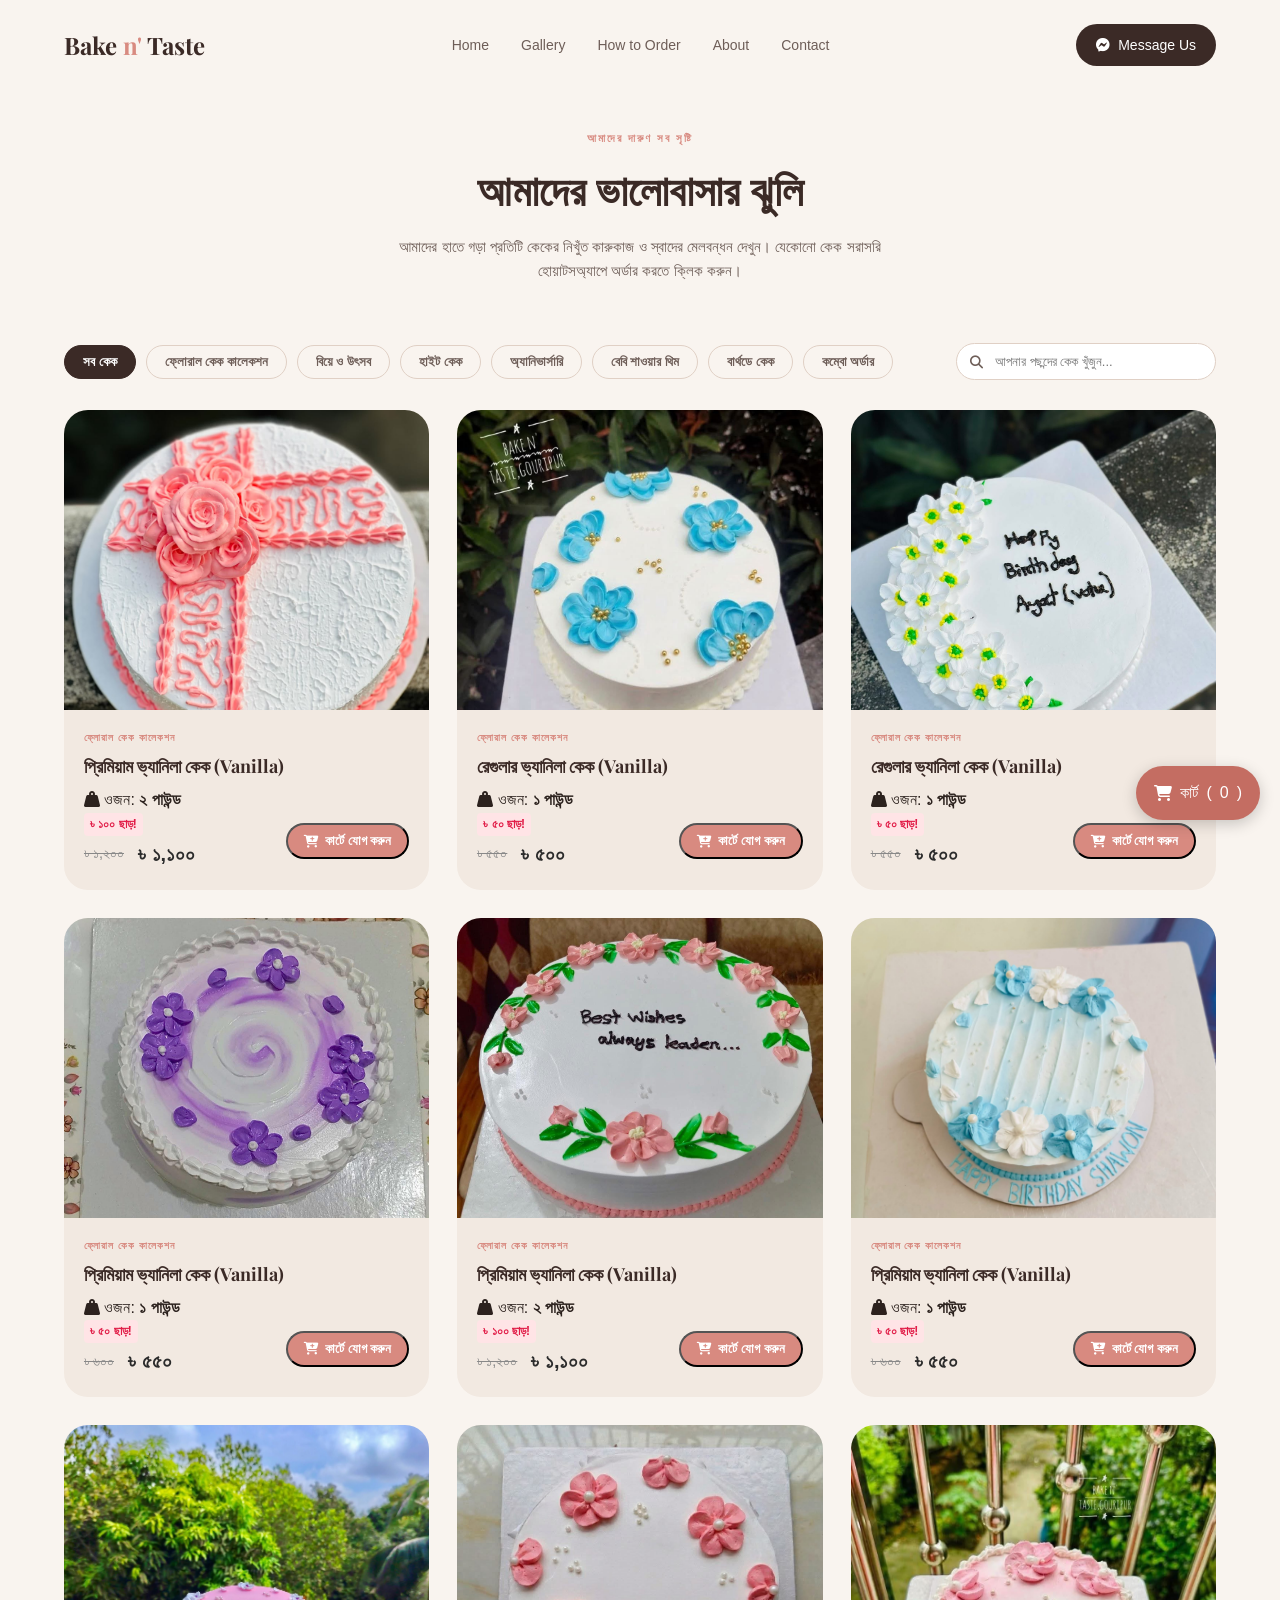
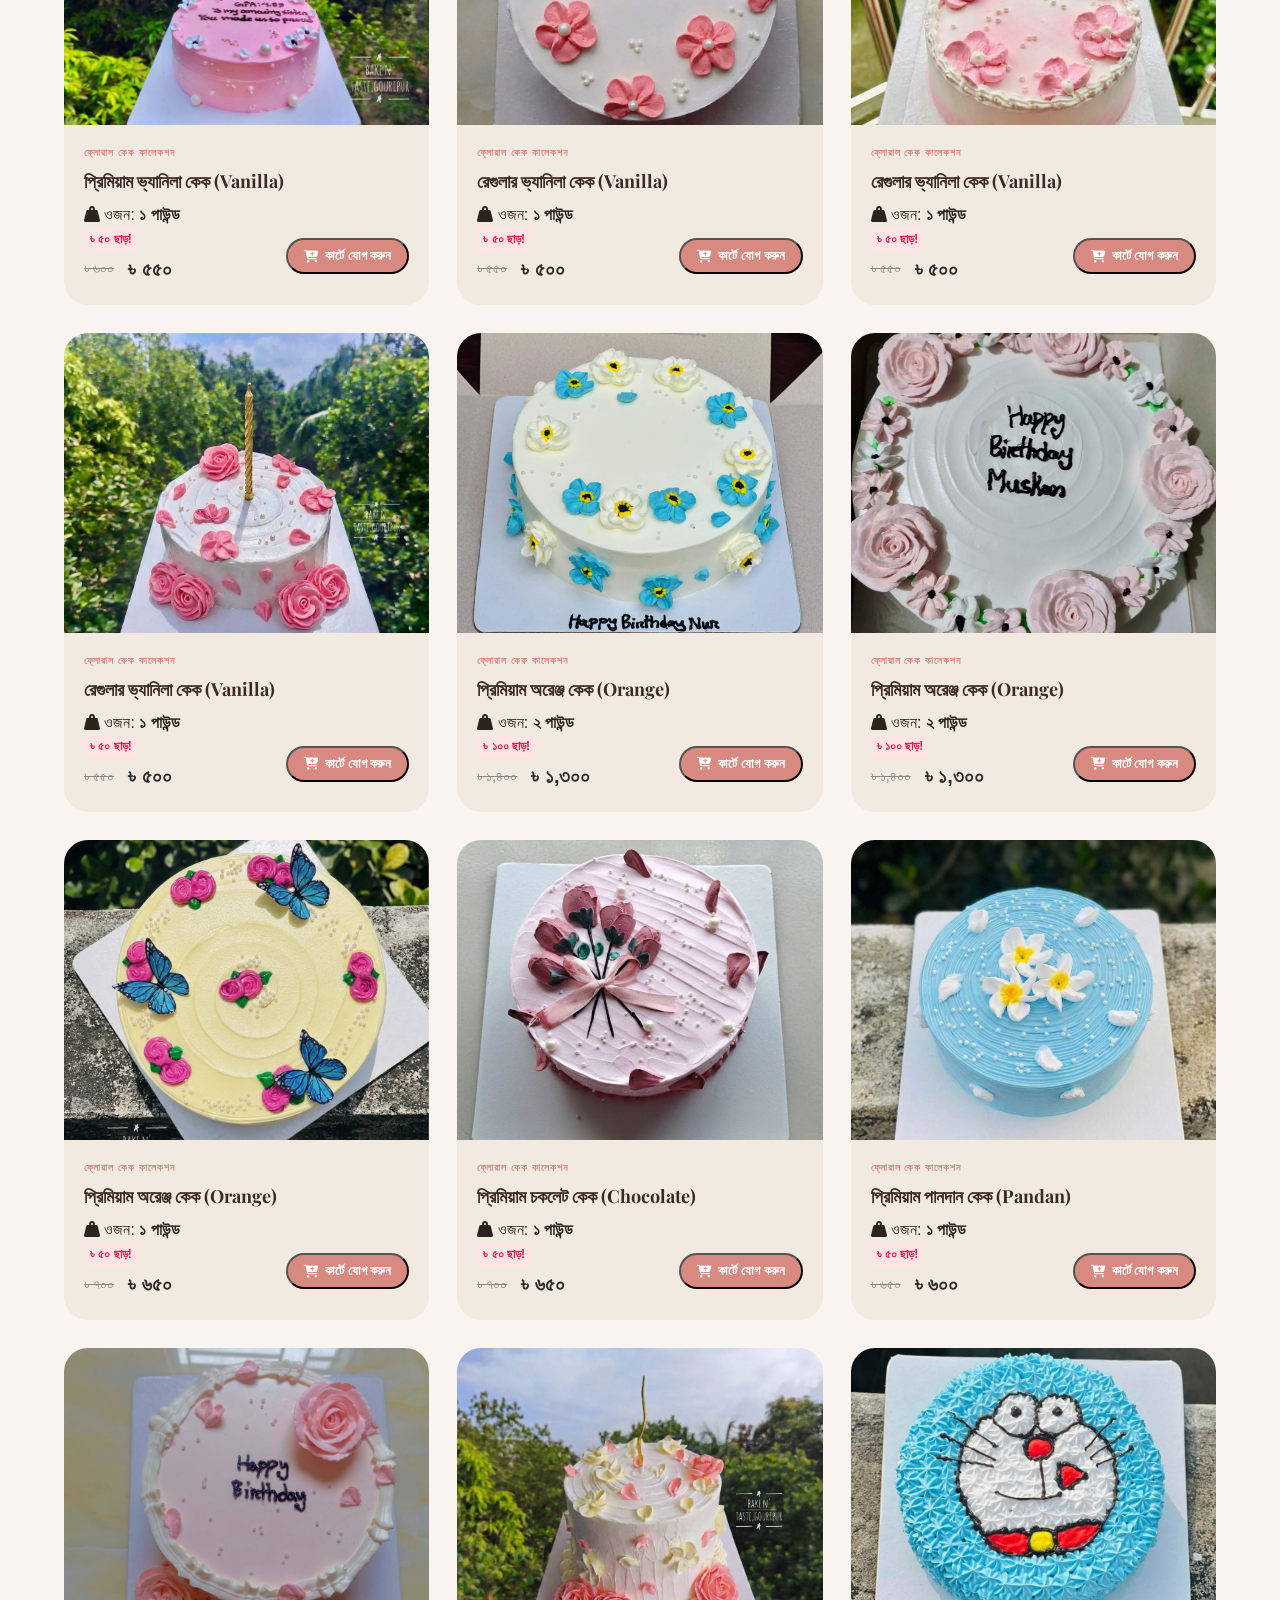
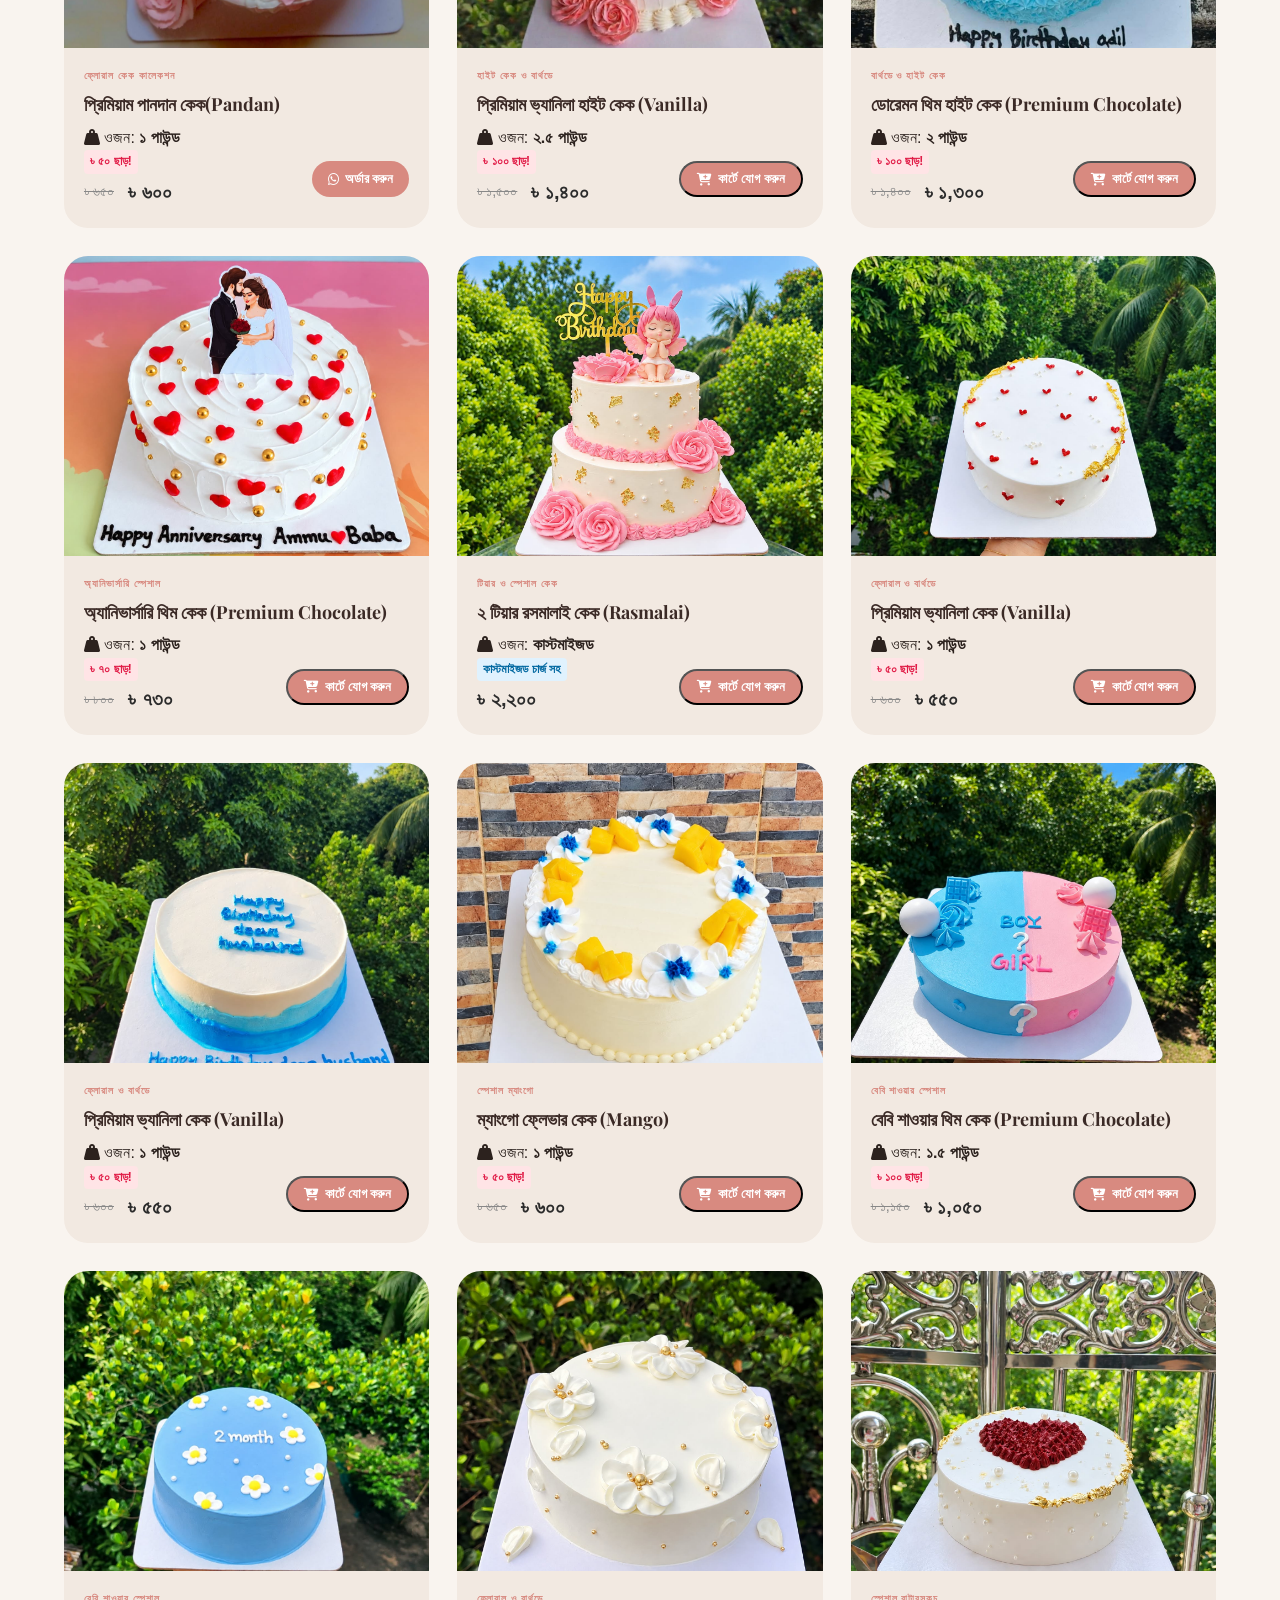
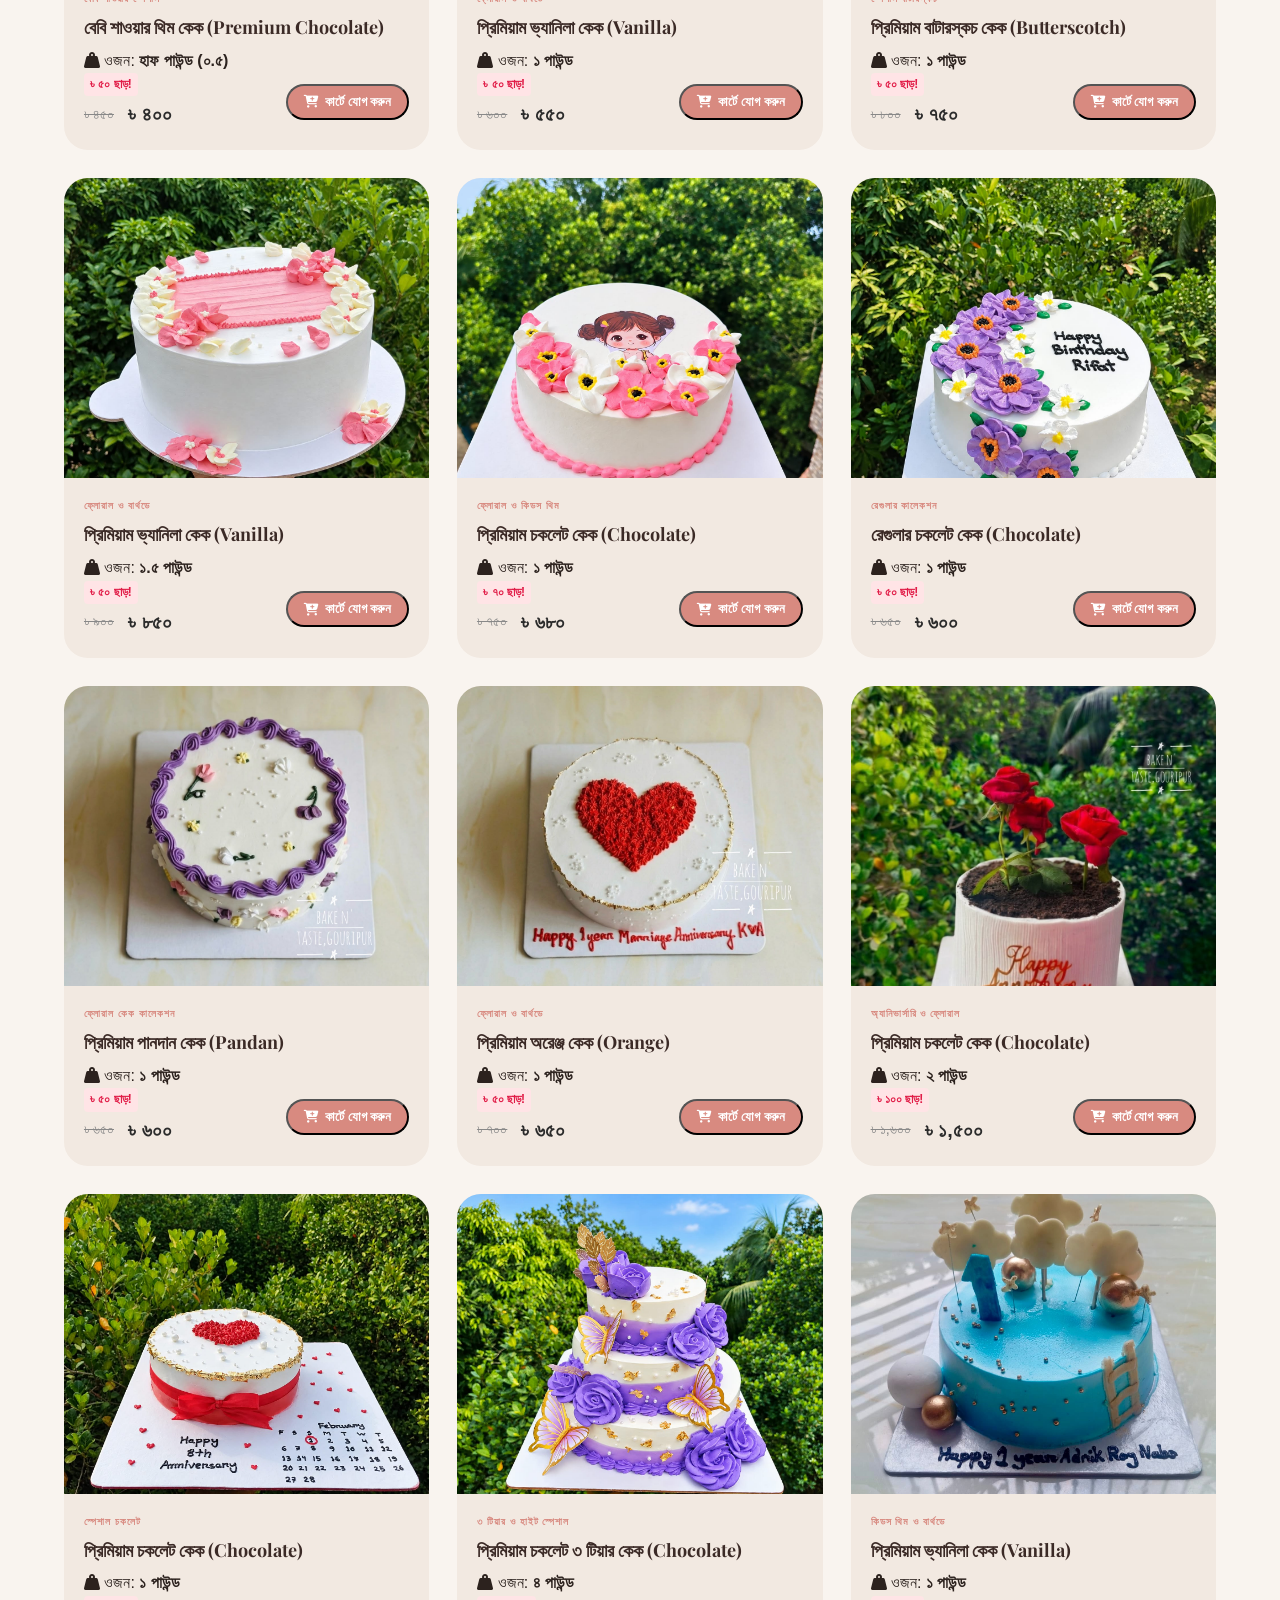
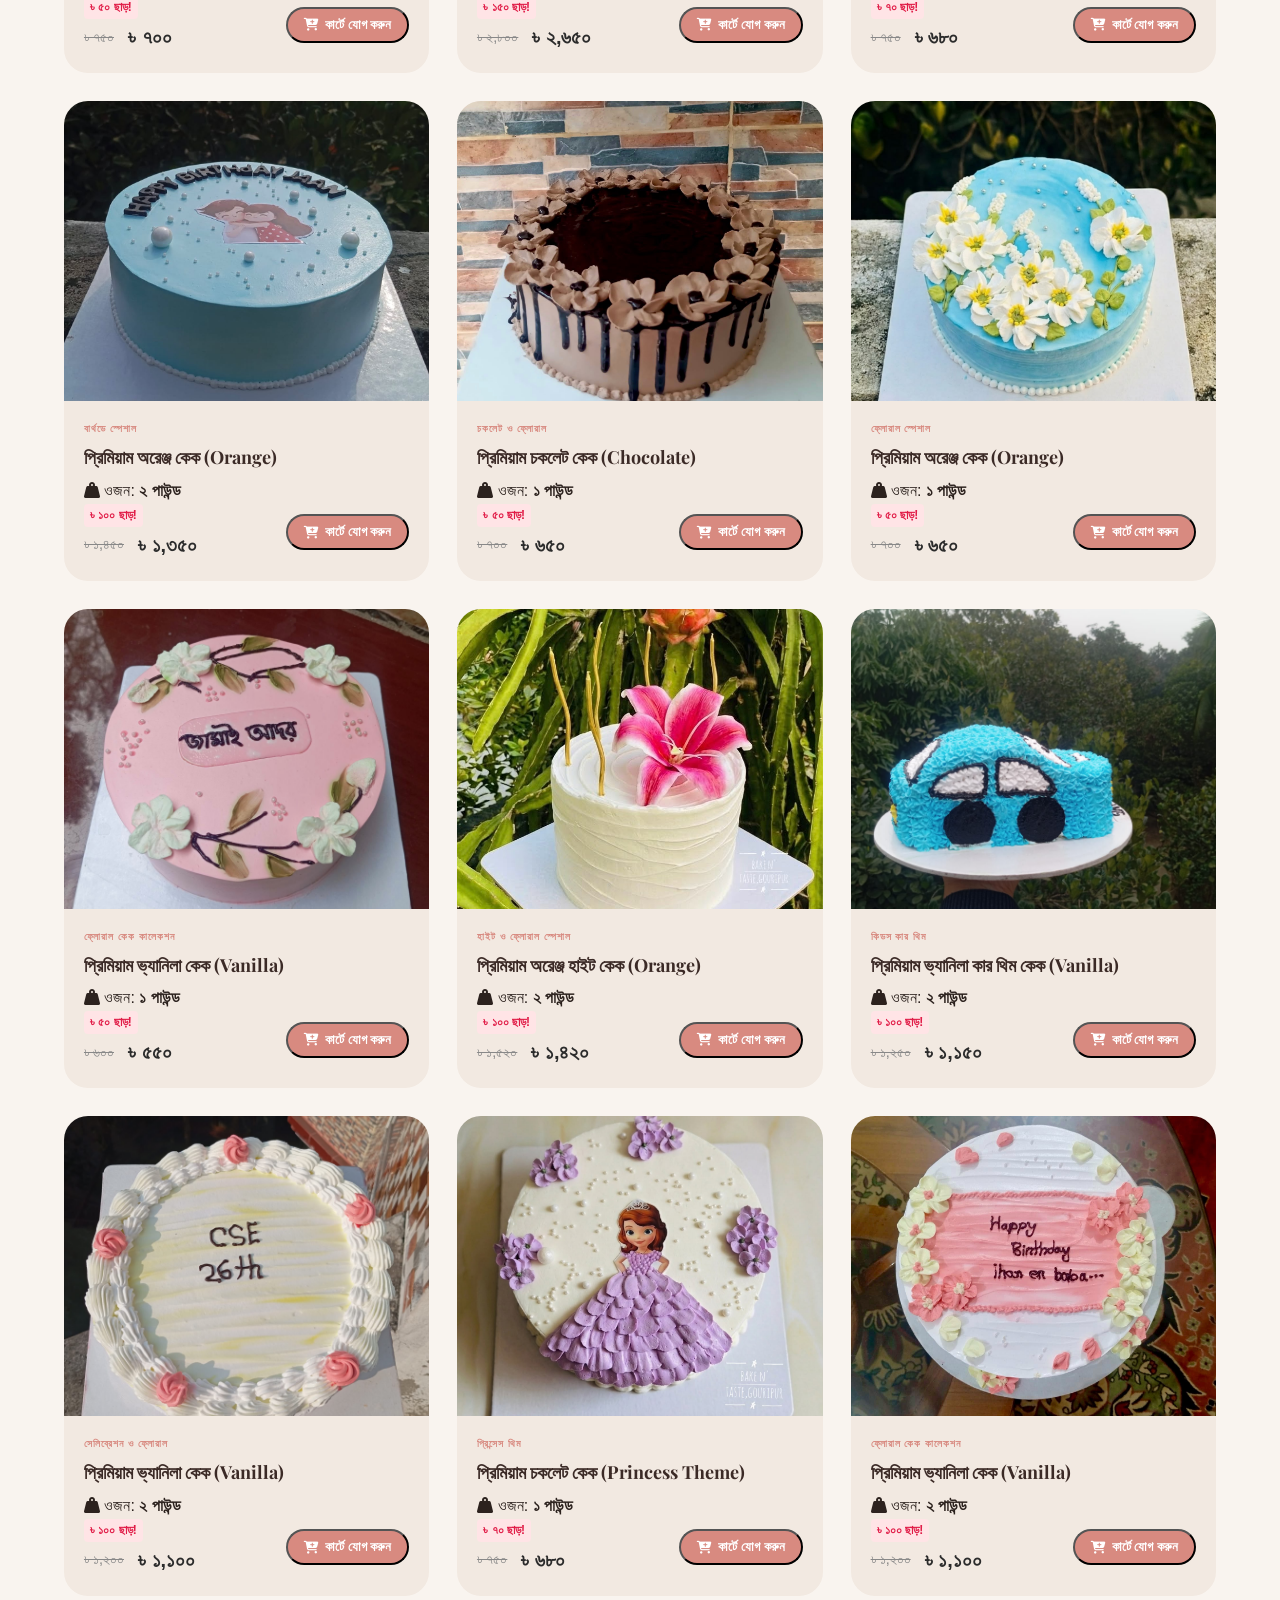
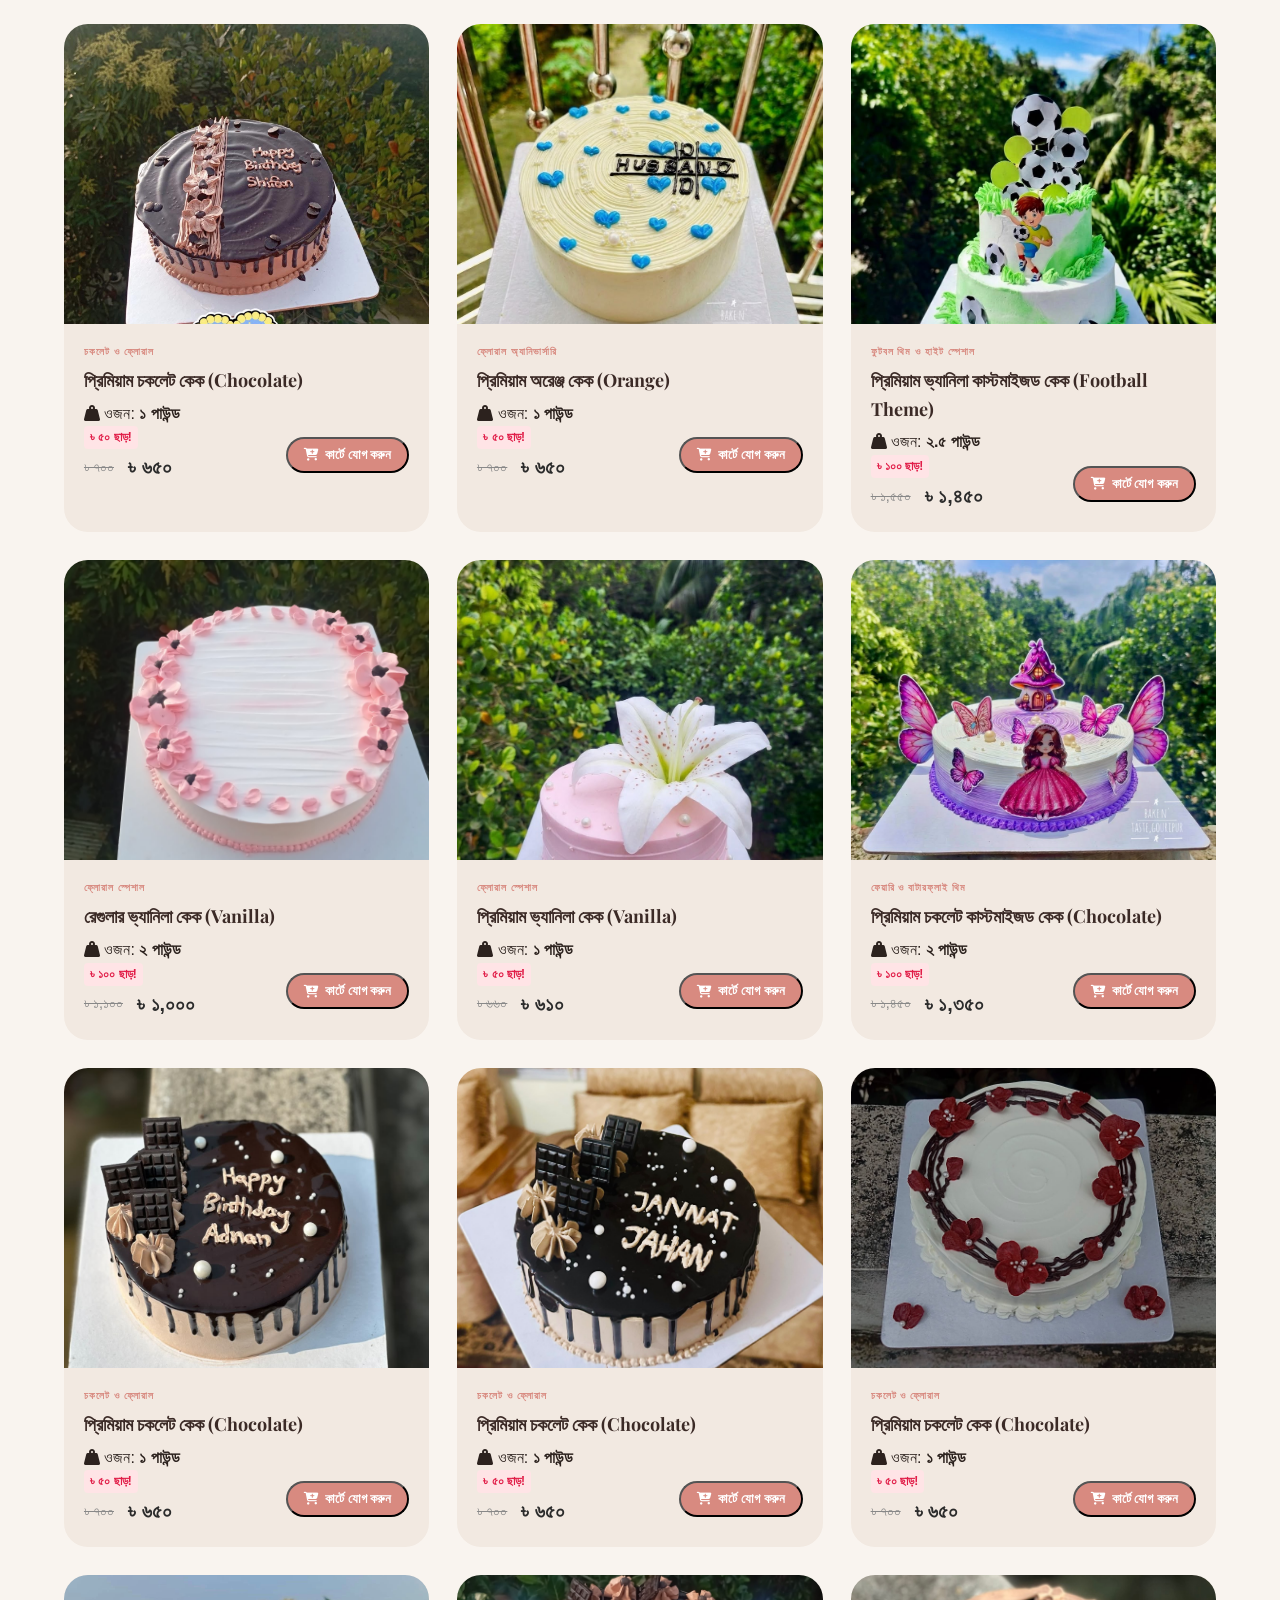
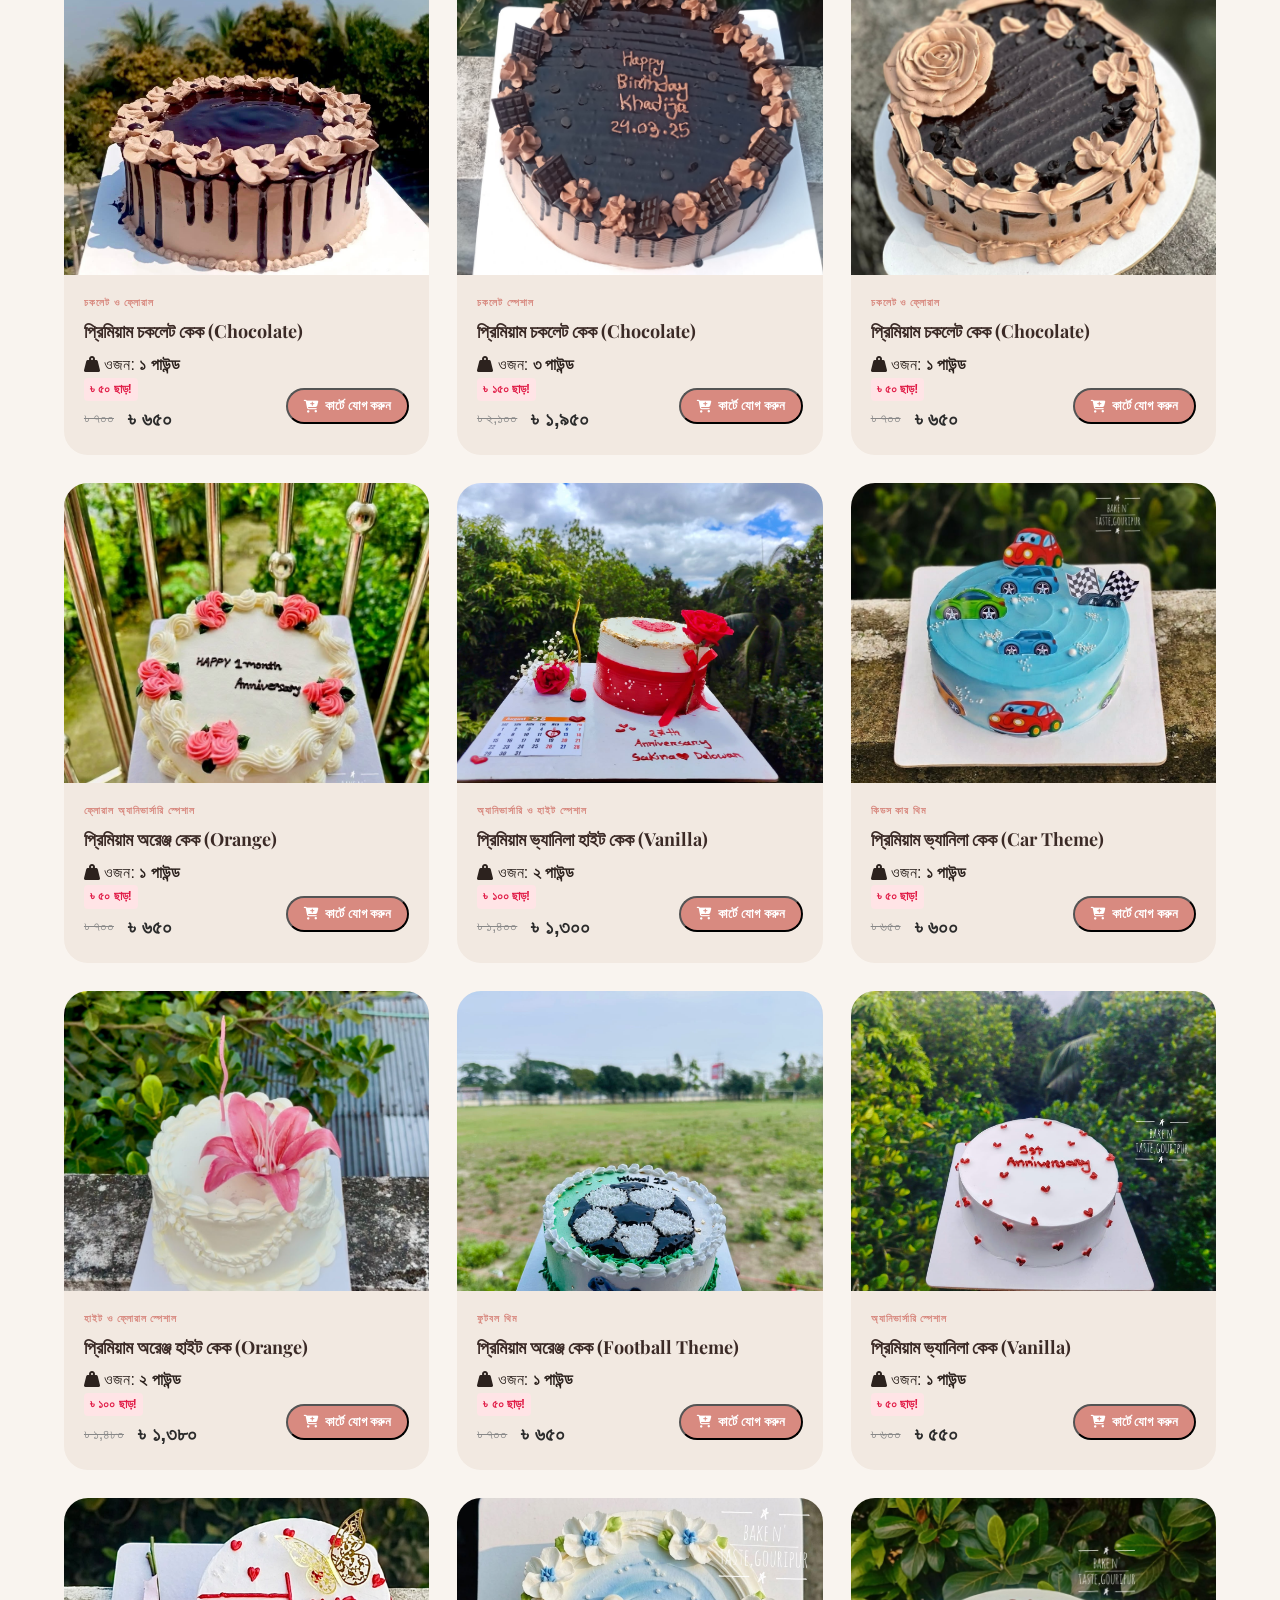
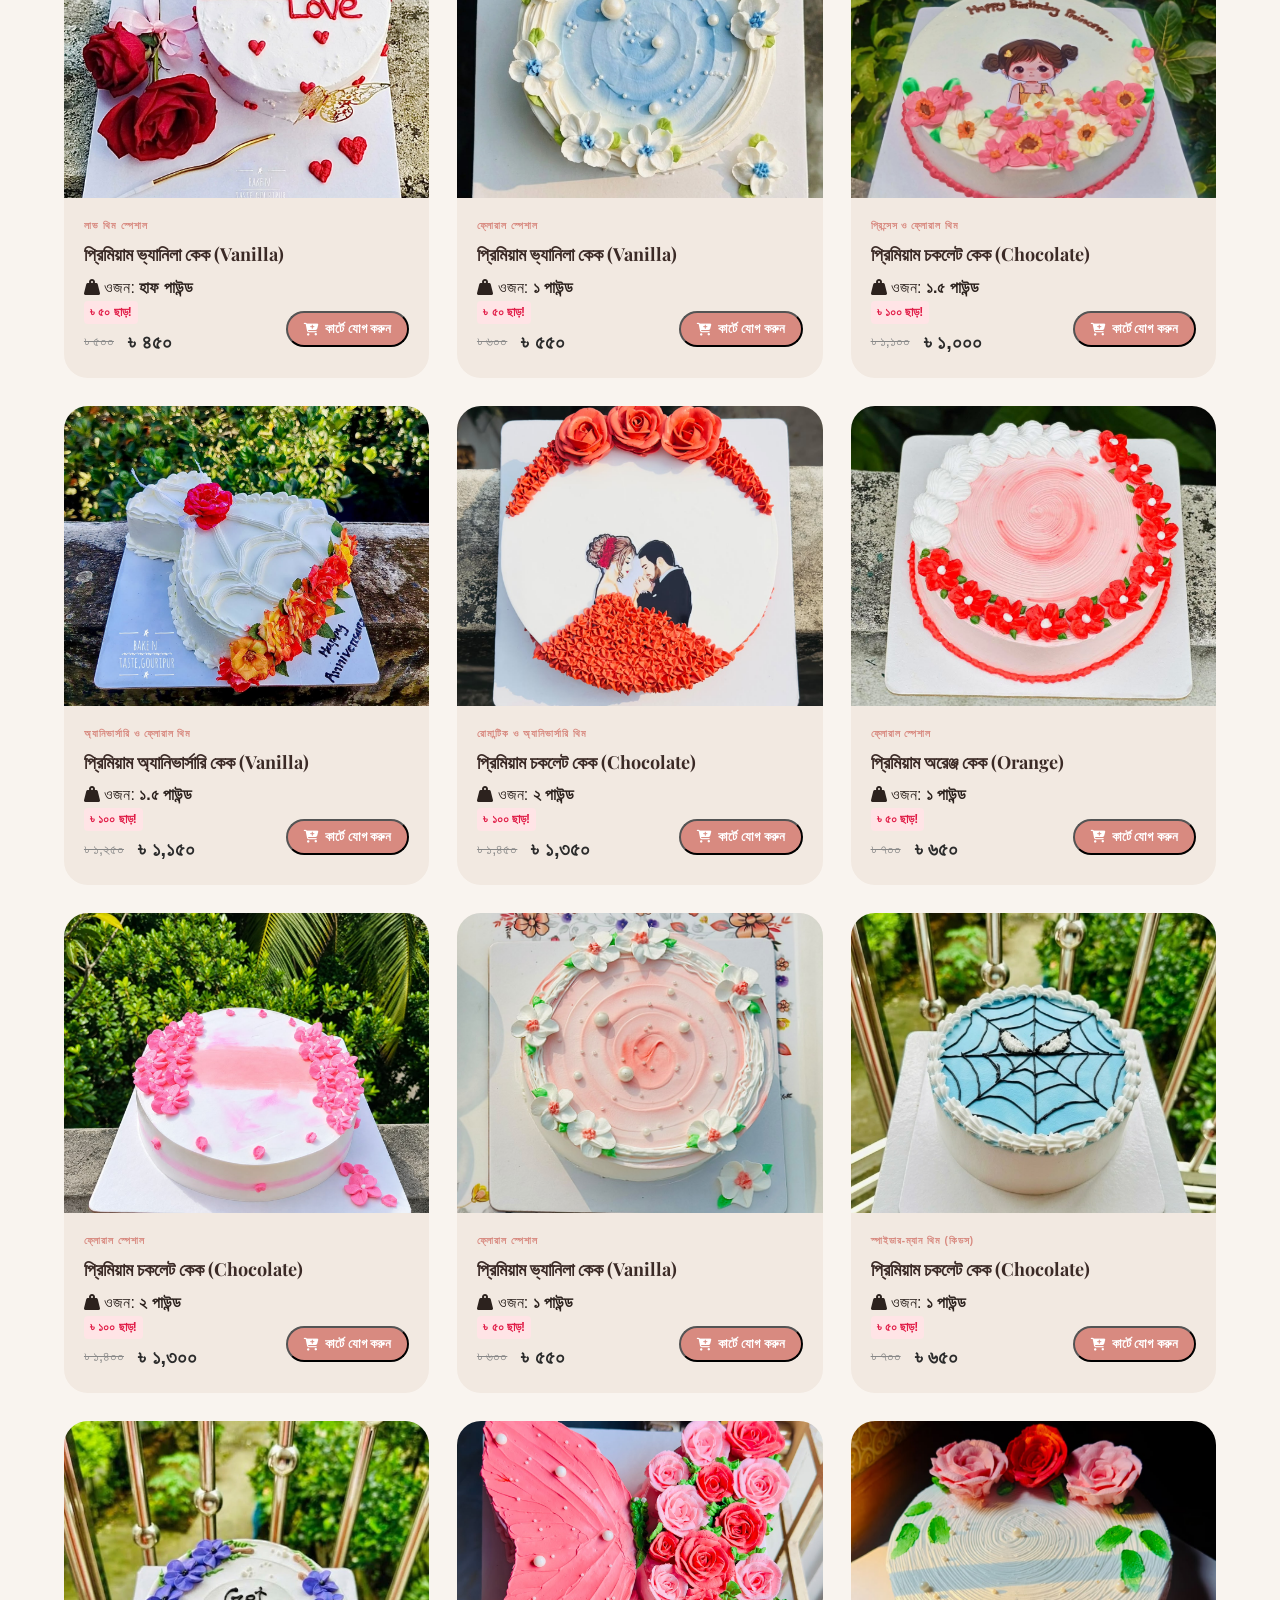
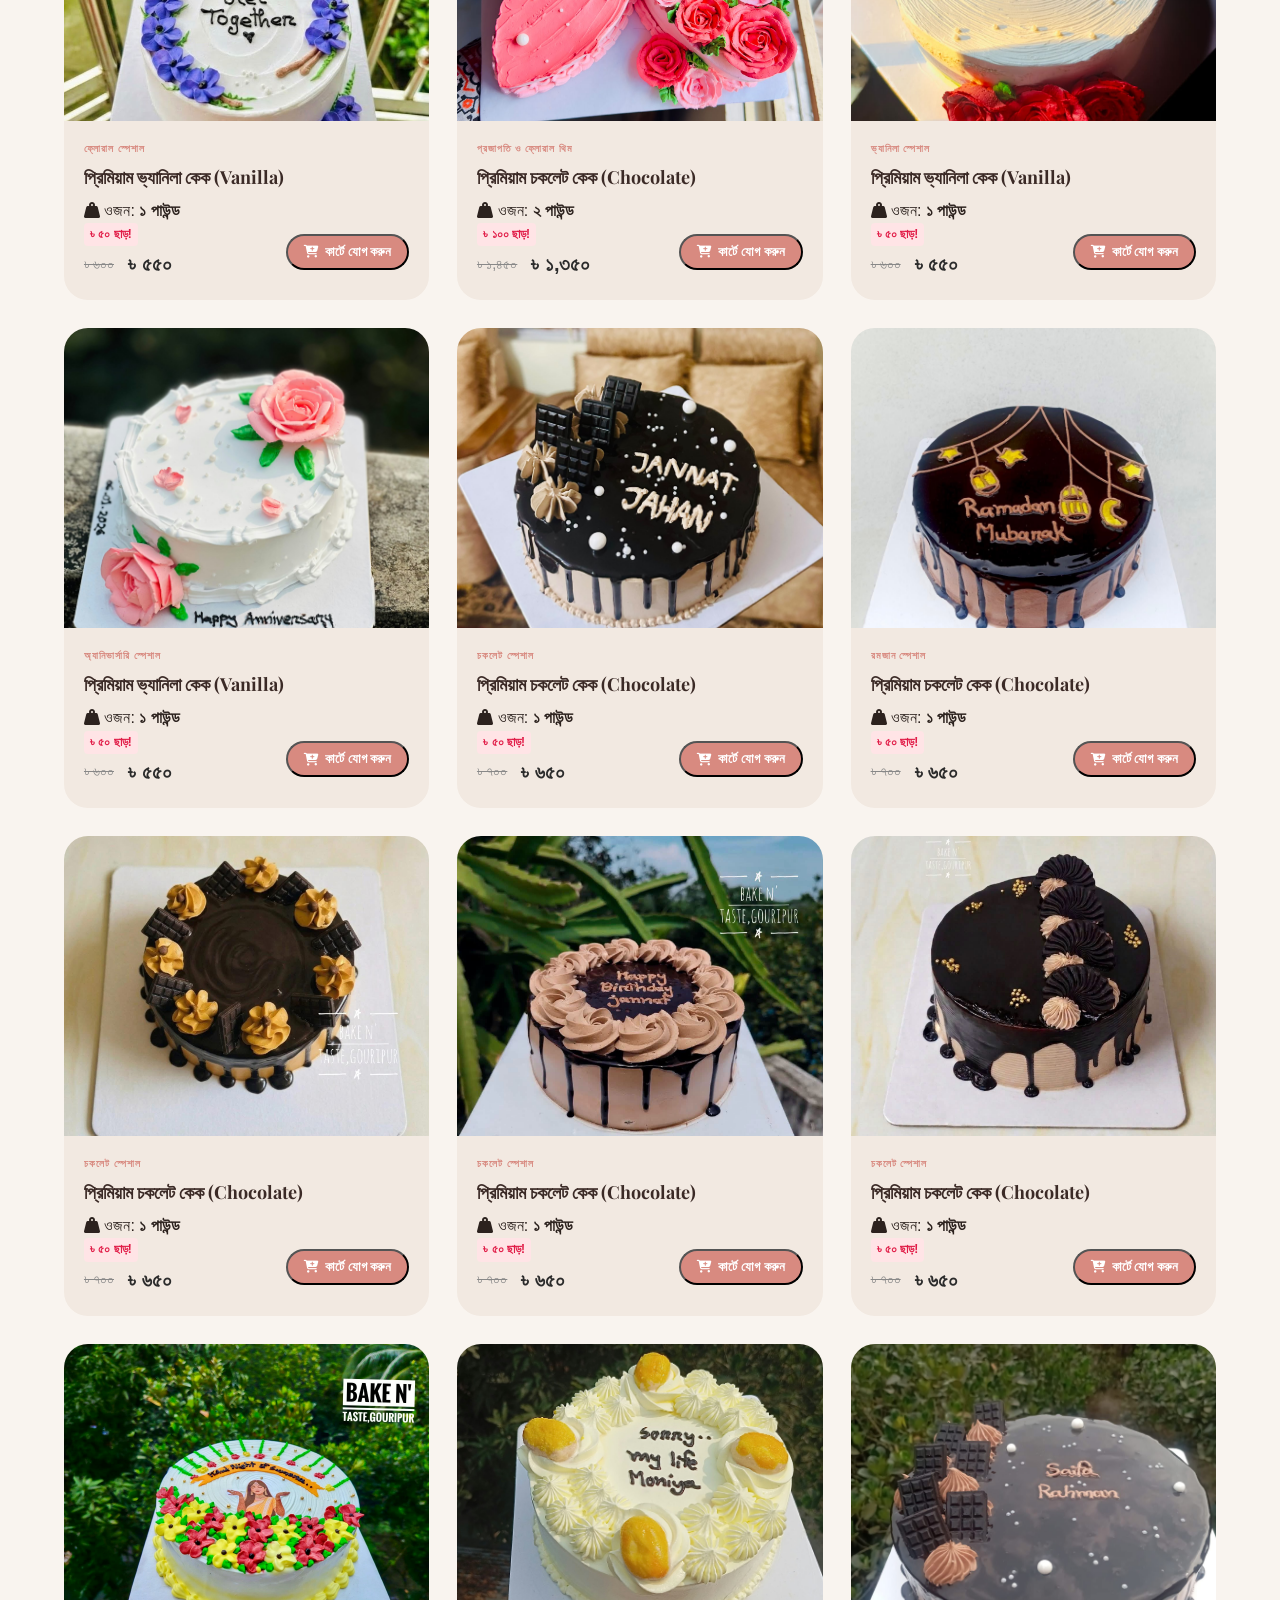
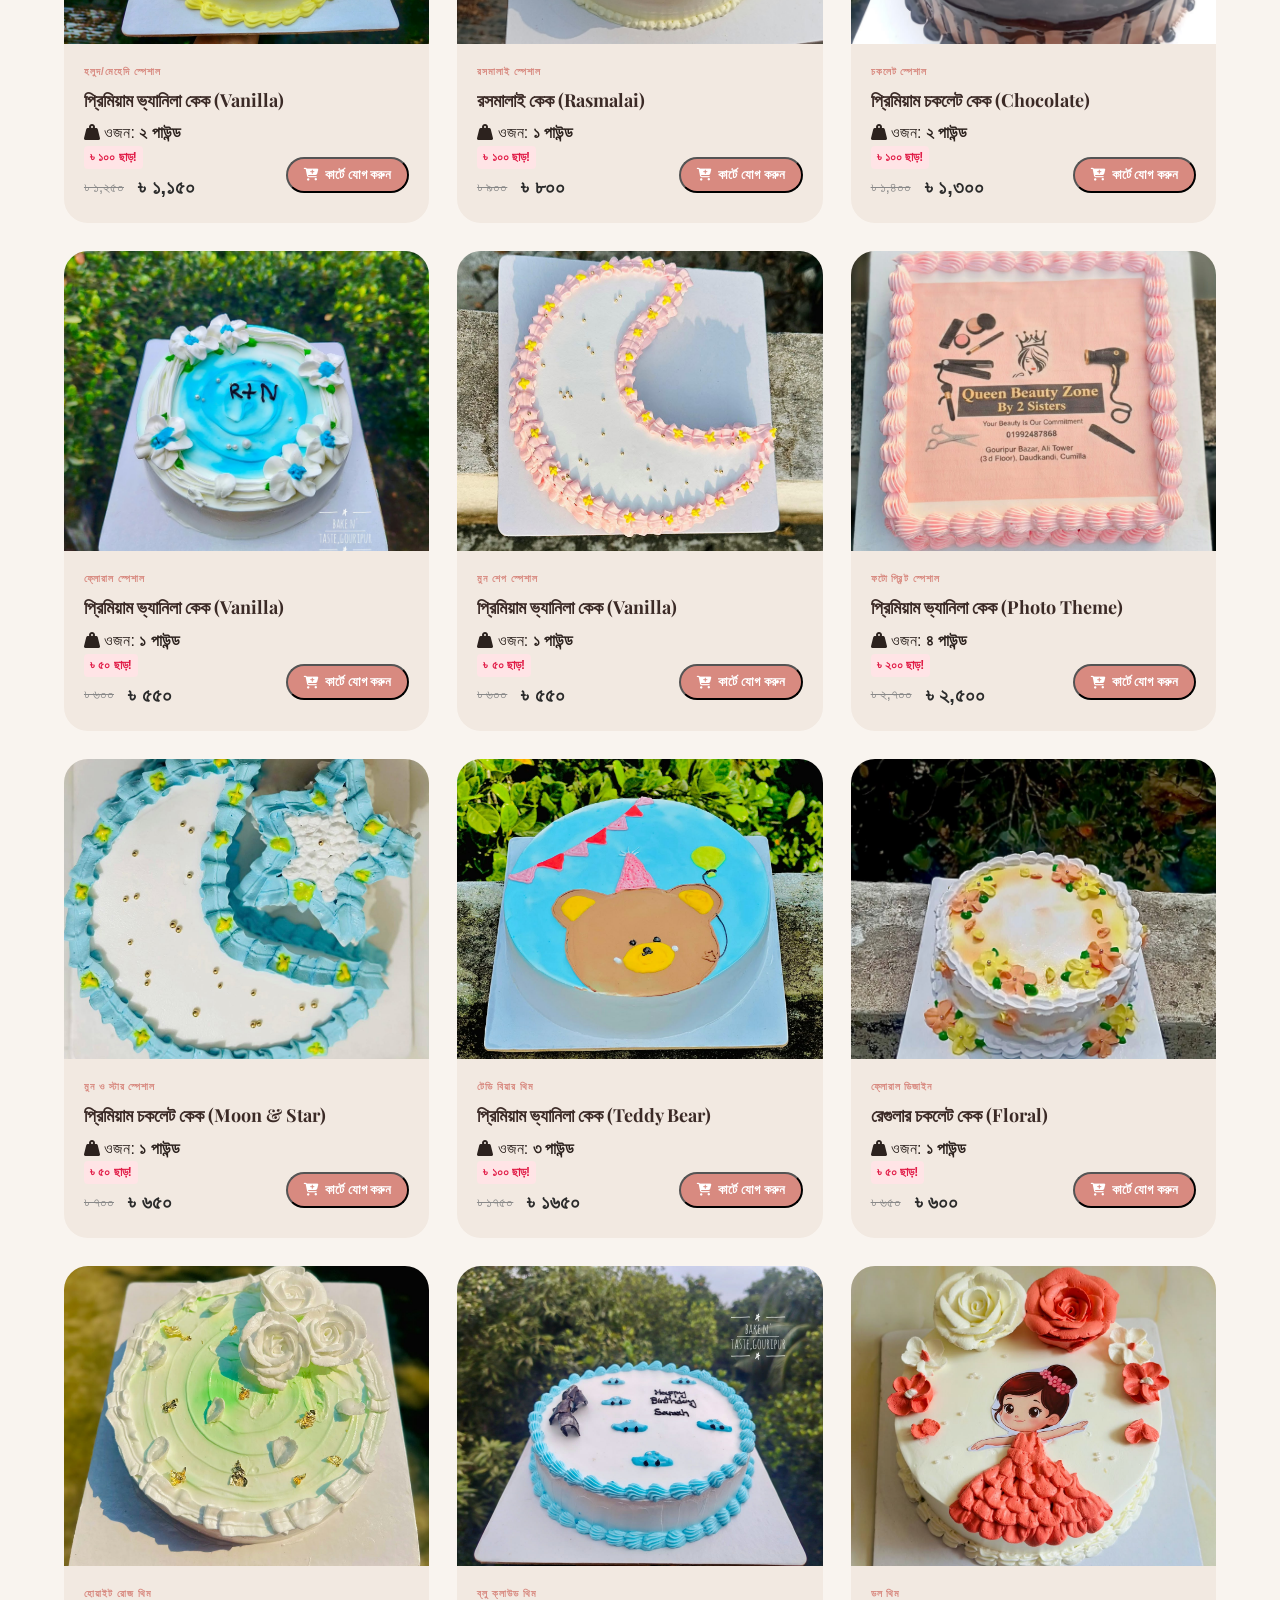
==== commit 5d5c2a36: "item delete" ====
--- a/gallery.html
+++ b/gallery.html
@@ -5413,51 +5413,7 @@
 </div>
 
 
-            <!-- =========================================================
-     ITEM extra
-========================================================= -->
-            <div class="gallery-card" data-category="">
-
-                <div class="card-img-wrapper">
-                    <img src="picture/Reg_van_1_3.jpeg" alt="রেগুলার ভ্যানিলা কেক">
-                </div>
-
-                <div class="gallery-content">
-
-                    <span class="gallery-badge">ফ্লোরাল কেক কালেকশন</span>
-
-                    <h3 class="gallery-title">
-                        রেগুলার ভ্যানিলা কেক (Vanilla)
-                    </h3>
-
-                    <div class="weight-badge">
-                        <i class="fa-solid fa-weight-hanging"></i>
-                        ওজন: <strong>১ পাউন্ড</strong>
-                    </div>
-
-                    <div class="gallery-footer">
-
-                        <div class="price-container">
-                            <span class="save-tag">৳ ৫০ ছাড়!</span>
-
-                            <div class="price-wrapper">
-                                <del class="old-price">৳ ৫৫০</del>
-                                <span class="price-highlight">৳ ৫০০</span>
-                            </div>
-                        </div>
-
-                        <button type="button" class="btn-accent" onclick="addToCart(
-                    'রেগুলার ভ্যানিলা কেক - ১ পাউন্ড',
-                    500,
-                    'picture/Reg_van_1_3.jpeg'
-                )">
-                            <i class="fa-solid fa-cart-plus"></i>
-                            কার্টে যোগ করুন
-                        </button>
-
-                    </div>
-                </div>
-            </div>
+
         </div>
     </section>
 
